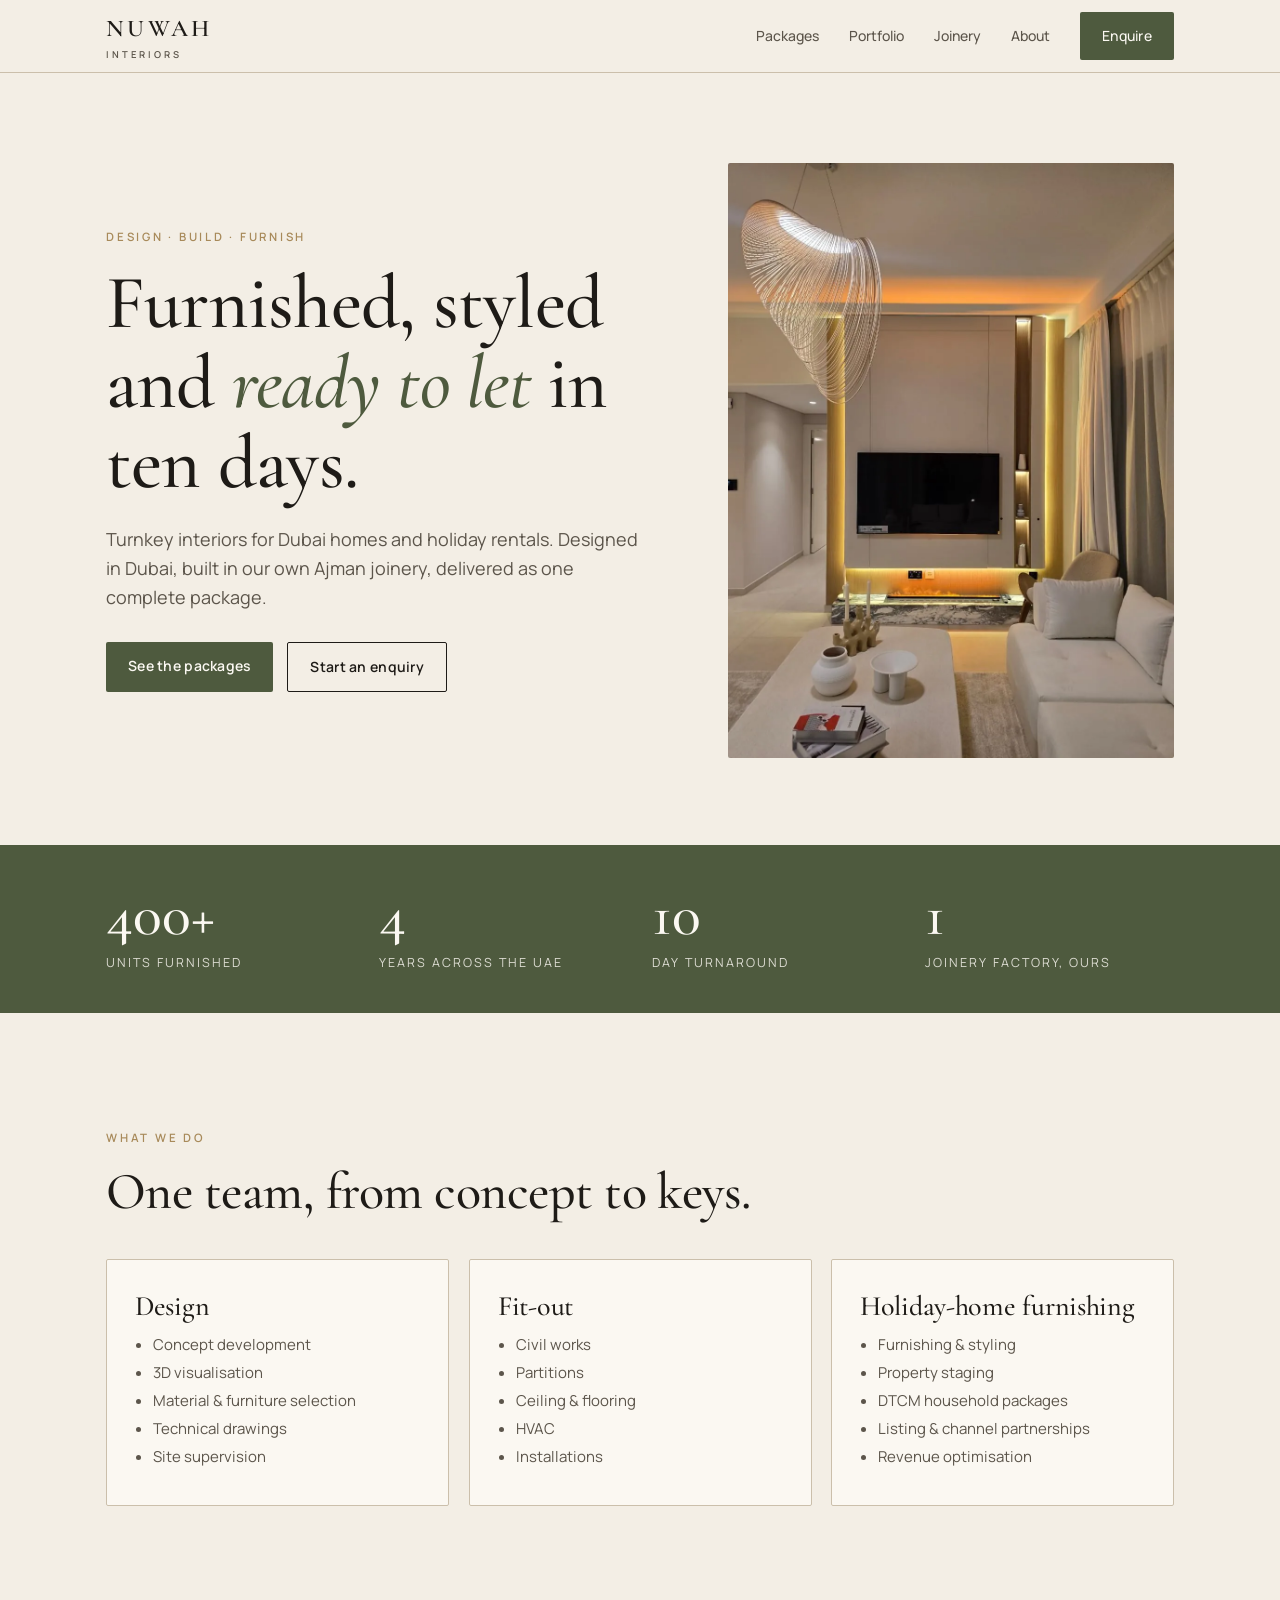
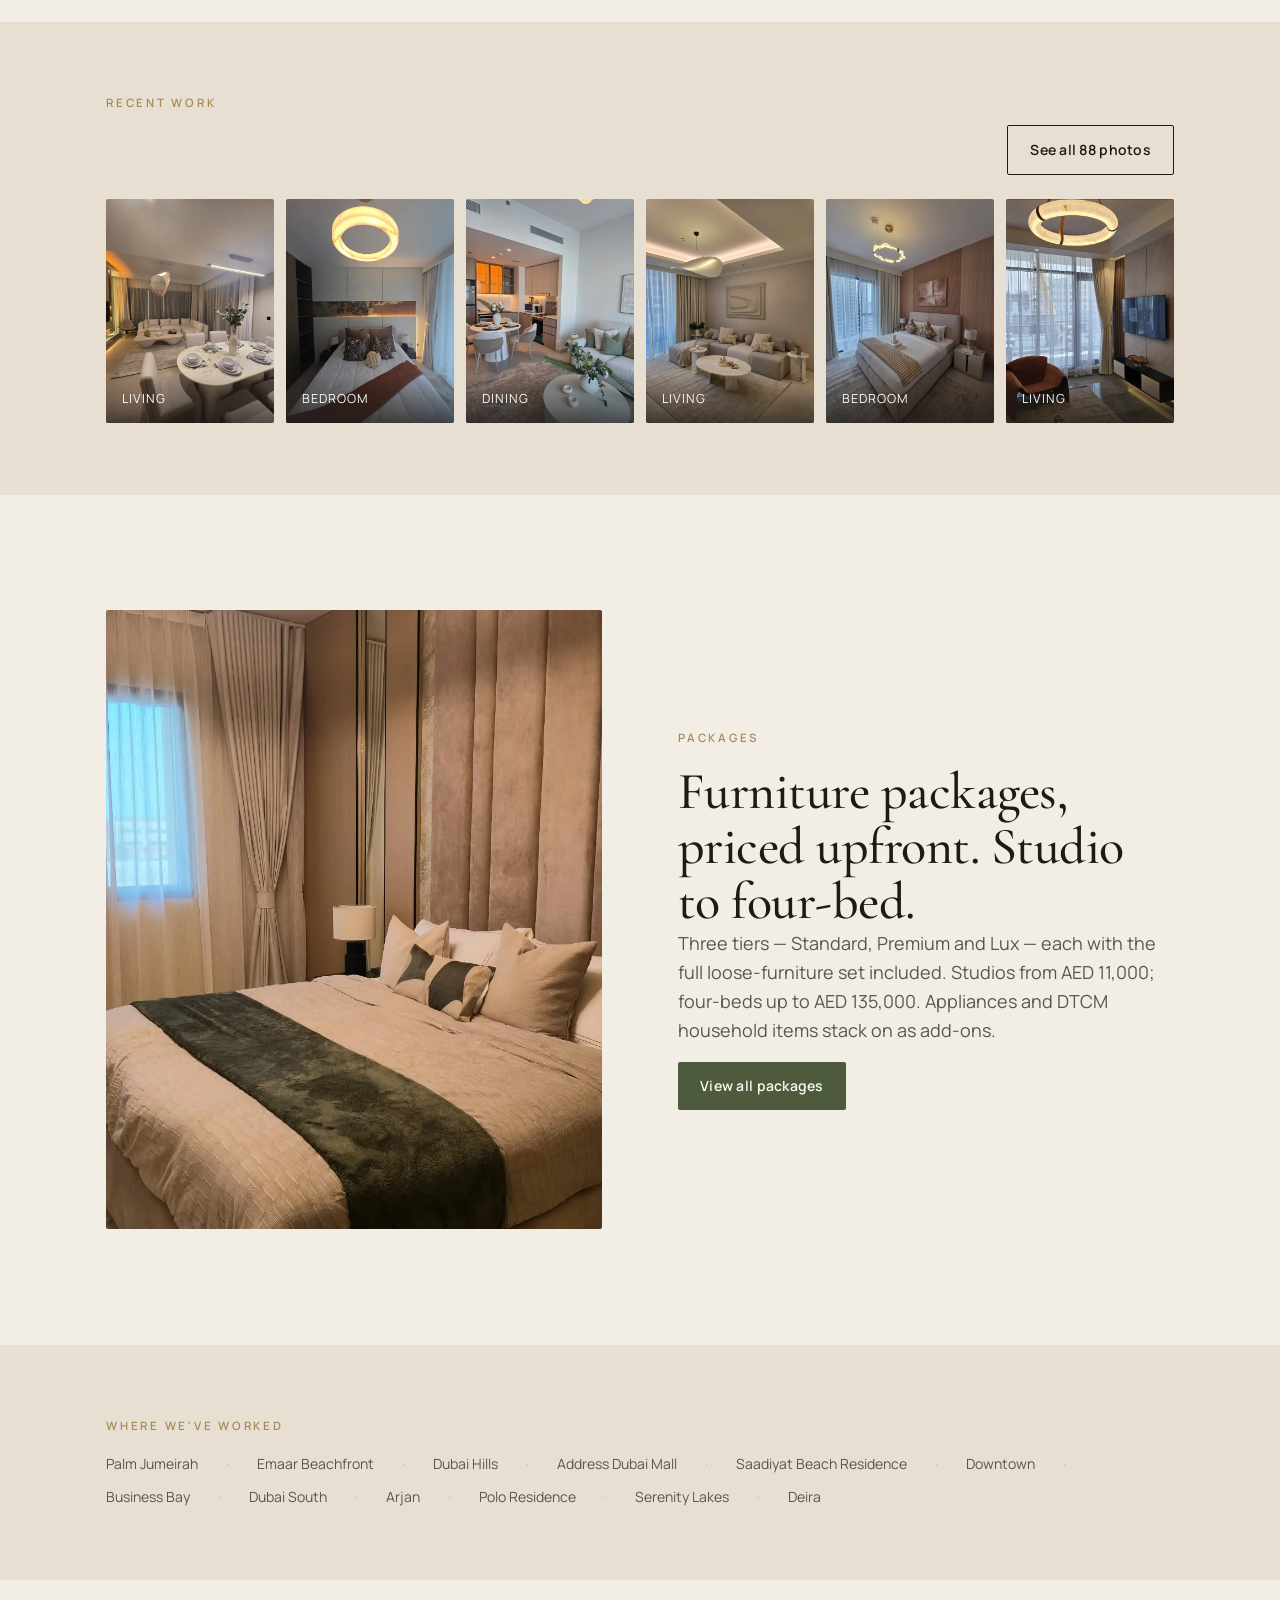
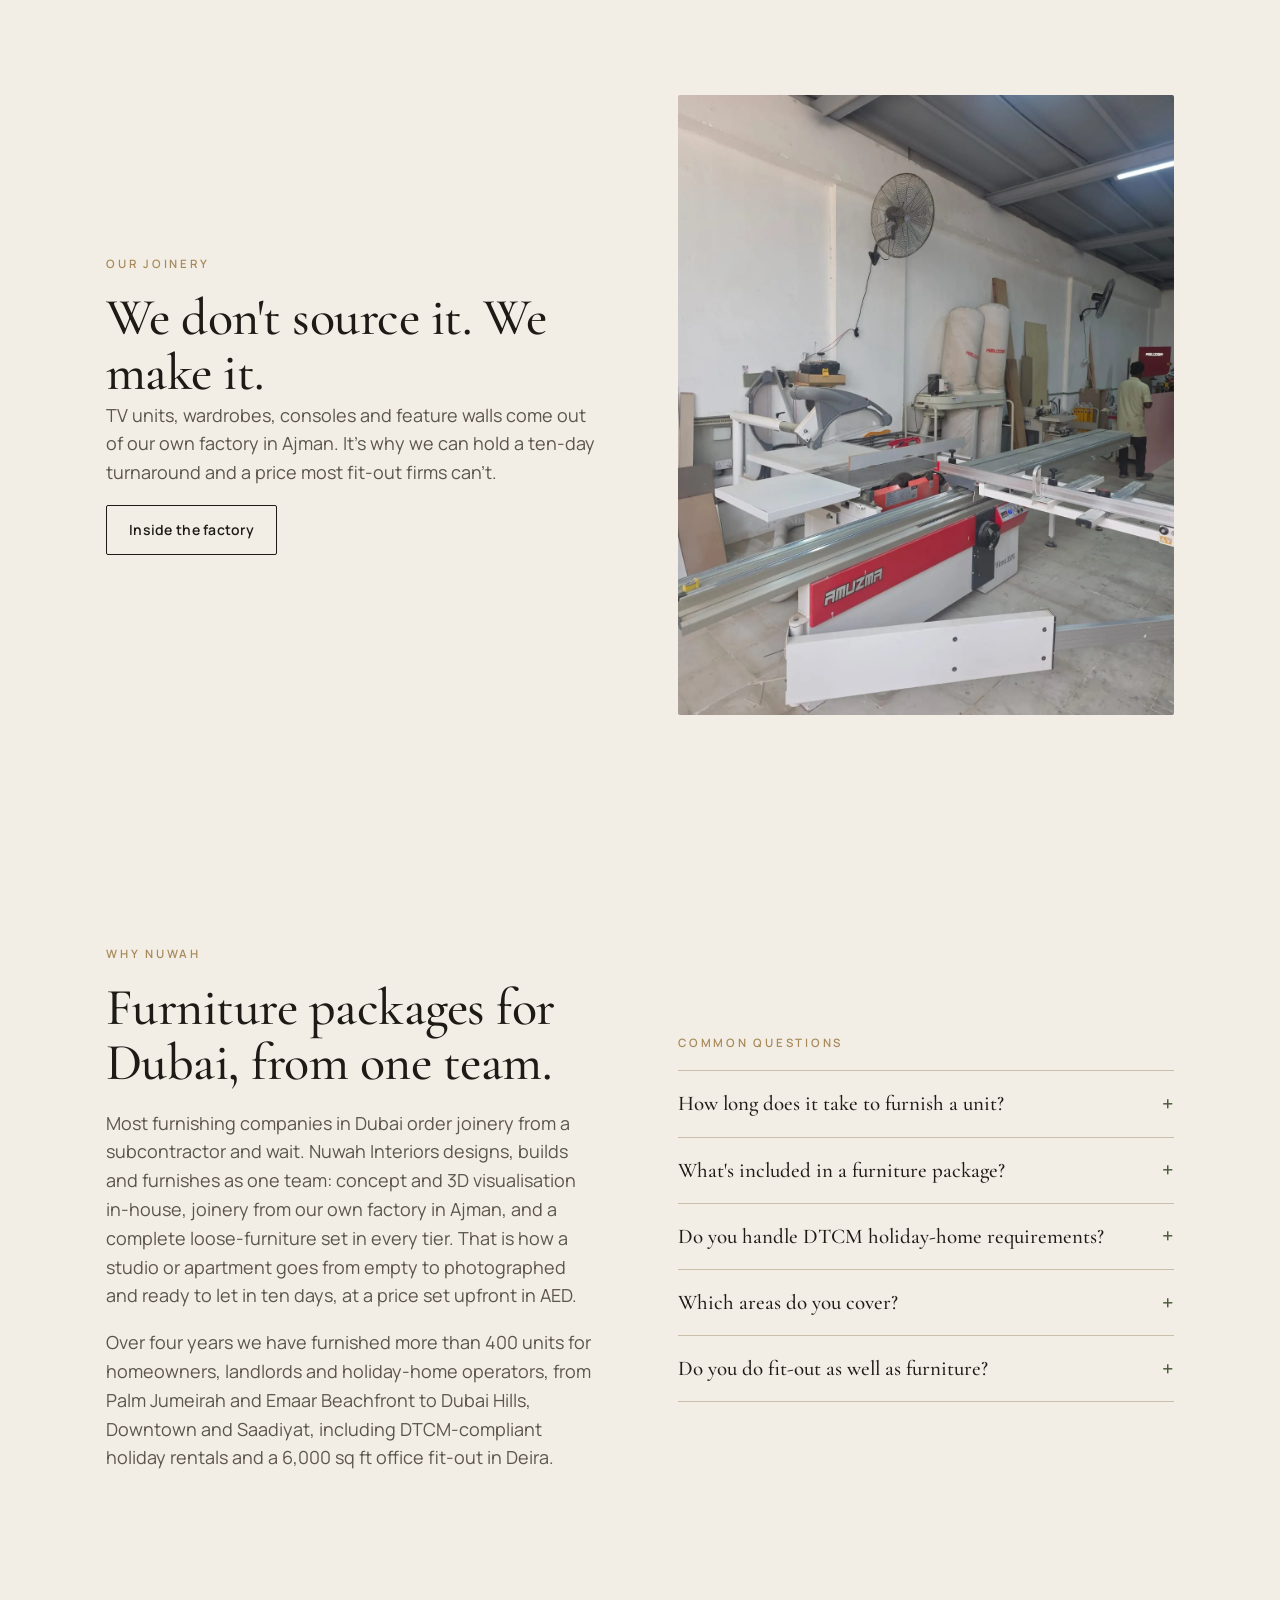
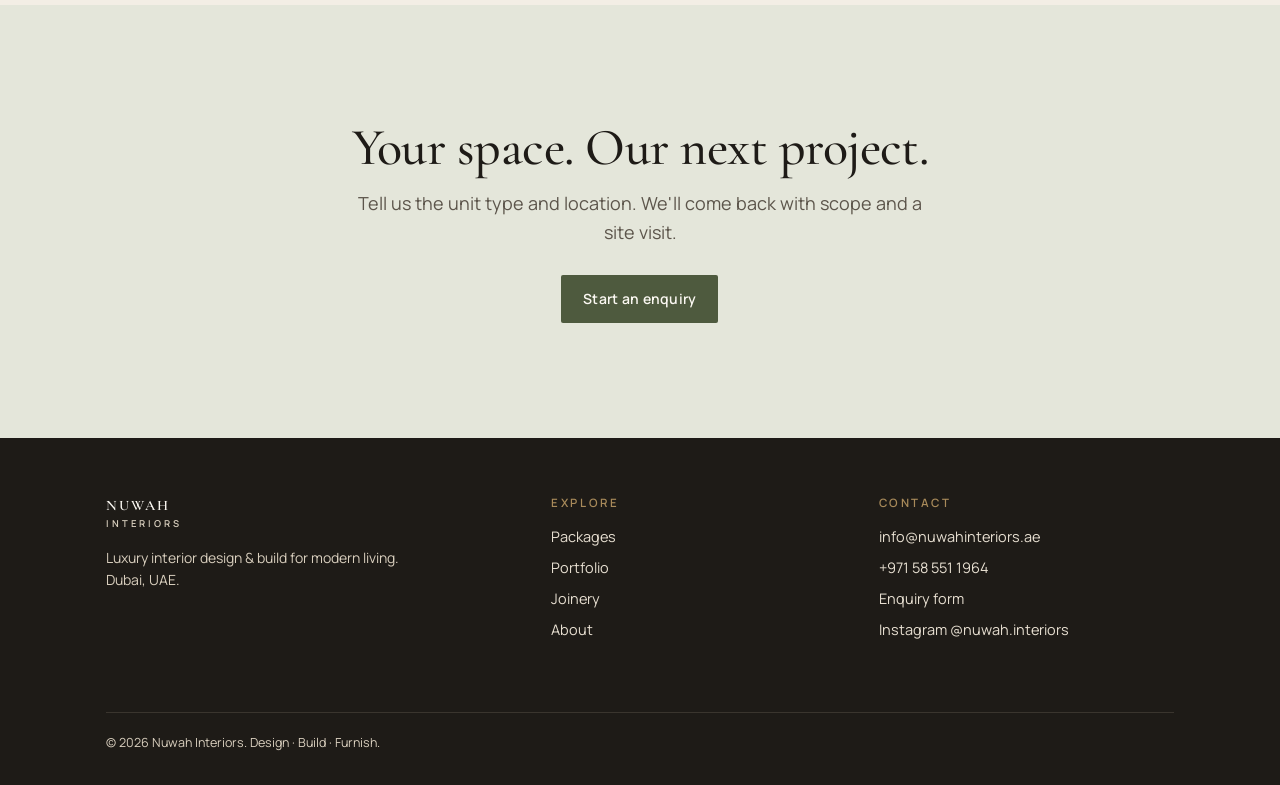
==== index.html @ 8ac45d60 "minify css and js" ====
<!DOCTYPE html>
<html lang="en">
<head>
<meta charset="UTF-8" />
<meta name="viewport" content="width=device-width, initial-scale=1.0" />
<!-- ga:start -->
<script async src="https://www.googletagmanager.com/gtag/js?id=G-JV1L4W65VY"></script>
<script>window.dataLayer=window.dataLayer||[];function gtag(){dataLayer.push(arguments);}gtag('js',new Date());gtag('config','G-JV1L4W65VY');</script>
<!-- ga:end --><title>Nuwah Interiors — Furniture Packages &amp; Fit-Out, Dubai</title>
<meta name="description" content="Turnkey furniture packages, interior design and fit-out for Dubai homes and holiday rentals. 400+ units furnished, 10-day turnaround, own Ajman joinery." />
<link rel="preconnect" href="https://fonts.googleapis.com" />
<link rel="preconnect" href="https://fonts.gstatic.com" crossorigin />
<link rel="preload" as="style" href="https://fonts.googleapis.com/css2?family=Cormorant+Garamond:ital,wght@0,500;0,600;1,500&family=Manrope:wght@400;500;600;700&display=swap" /><link rel="stylesheet" href="https://fonts.googleapis.com/css2?family=Cormorant+Garamond:ital,wght@0,500;0,600;1,500&family=Manrope:wght@400;500;600;700&display=swap" media="print" onload="this.media='all'" /><noscript><link rel="stylesheet" href="https://fonts.googleapis.com/css2?family=Cormorant+Garamond:ital,wght@0,500;0,600;1,500&family=Manrope:wght@400;500;600;700&display=swap" /></noscript>
<link rel="stylesheet" href="/styles.min.css?v=202609191555" />
<!-- seo:start -->
<link rel="canonical" href="https://nuwahinteriors.ae/" />
<link rel="preload" as="image" href="/assets/web/hero.webp" fetchpriority="high" />
<link rel="icon" href="/favicon.svg" type="image/svg+xml" />
<link rel="icon" href="/favicon-32.png" sizes="32x32" type="image/png" />
<link rel="apple-touch-icon" href="/apple-touch-icon.png" />
<meta name="theme-color" content="#4E5A3E" />
<meta property="og:type" content="website" />
<meta property="og:site_name" content="Nuwah Interiors" />
<meta property="og:locale" content="en_AE" />
<meta property="og:title" content="Nuwah Interiors — Furniture Packages &amp; Fit-Out, Dubai" />
<meta property="og:description" content="Turnkey furniture packages, interior design and fit-out for Dubai homes and holiday rentals. 400+ units furnished, 10-day turnaround, own Ajman joinery." />
<meta property="og:url" content="https://nuwahinteriors.ae/" />
<meta property="og:image" content="https://nuwahinteriors.ae/assets/web/og-image.jpg" />
<meta property="og:image:width" content="1200" />
<meta property="og:image:height" content="630" />
<meta property="og:image:alt" content="Living room furnished by Nuwah Interiors, Dubai" />
<meta name="twitter:card" content="summary_large_image" />
<meta name="twitter:title" content="Nuwah Interiors — Furniture Packages &amp; Fit-Out, Dubai" />
<meta name="twitter:description" content="Turnkey furniture packages, interior design and fit-out for Dubai homes and holiday rentals. 400+ units furnished, 10-day turnaround, own Ajman joinery." />
<meta name="twitter:image" content="https://nuwahinteriors.ae/assets/web/og-image.jpg" />
<script type="application/ld+json">[{"@context":"https://schema.org","@type":["LocalBusiness","HomeAndConstructionBusiness"],"@id":"https://nuwahinteriors.ae/#business","name":"Nuwah Interiors","legalName":"Nuwah Technical Services L.L.C","url":"https://nuwahinteriors.ae/","logo":"https://nuwahinteriors.ae/assets/web/logo-512.png","image":"https://nuwahinteriors.ae/assets/web/og-image.jpg","description":"Turnkey interior design, fit-out and furniture packages for homes and holiday rentals in Dubai. 400+ units furnished, 10-day turnaround, built in our own Ajman joinery.","telephone":"+971585511964","email":"info@nuwahinteriors.ae","address":{"@type":"PostalAddress","addressLocality":"Dubai","addressCountry":"AE"},"areaServed":[{"@type":"City","name":"Dubai"},{"@type":"City","name":"Abu Dhabi"},{"@type":"City","name":"Ajman"}],"founder":{"@type":"Person","name":"Halla Alfahmawi","jobTitle":"Founder & CEO"},"priceRange":"AED 11,000 - 135,000","sameAs":["https://www.instagram.com/nuwah.interiors/"],"knowsAbout":["Interior design","Fit-out","Furniture packages","Holiday home furnishing","Joinery"]},{"@context":"https://schema.org","@type":"WebSite","@id":"https://nuwahinteriors.ae/#website","url":"https://nuwahinteriors.ae/","name":"Nuwah Interiors","publisher":{"@id":"https://nuwahinteriors.ae/#business"}}]</script>
<!-- seo:end --><script src="/site.min.js?v=202609191555" defer></script>
</head>
<body>

<header class="nav">
  <div class="wrap">
    <a class="wordmark" href="/">Nuwah<small>Interiors</small></a>
    <button class="nav-toggle" aria-label="Menu" onclick="document.getElementById('links').classList.toggle('open')">☰</button>
    <ul class="links" id="links">
      <li><a href="/packages/">Packages</a></li>
      <li><a href="/portfolio/">Portfolio</a></li>
      <li><a href="/joinery/">Joinery</a></li>
      <li><a href="/about/">About</a></li>
      <li><a class="btn" href="/enquire/">Enquire</a></li>
    </ul>
  </div>
</header>

<section class="hero">
  <div class="wrap">
    <div>
      <p class="eyebrow">Design · Build · Furnish</p>
      <h1>Furnished, styled and <em>ready to let</em> in ten days.</h1>
      <p class="lede">Turnkey interiors for Dubai homes and holiday rentals. Designed in Dubai, built in our own Ajman joinery, delivered as one complete package.</p>
      <div class="hero-actions">
        <a class="btn" href="/packages/">See the packages</a>
        <a class="btn btn-ghost" href="/enquire/">Start an enquiry</a>
      </div>
    </div>
    <div class="hero-img"><img src="/assets/web/hero.webp" fetchpriority="high" width="960" height="1280" alt="Living room with backlit TV wall and sculptural pendant, furnished by Nuwah Interiors" /></div>
  </div>
</section>

<section class="band">
  <div class="wrap">
    <div class="stat"><div class="num">400+</div><div class="lbl">Units furnished</div></div>
    <div class="stat"><div class="num">4</div><div class="lbl">Years across the UAE</div></div>
    <div class="stat"><div class="num">10</div><div class="lbl">Day turnaround</div></div>
    <div class="stat"><div class="num">1</div><div class="lbl">Joinery factory, ours</div></div>
  </div>
</section>

<section class="section">
  <div class="wrap">
    <p class="eyebrow">What we do</p>
    <h2 style="margin-bottom:40px">One team, from concept to keys.</h2>
    <div class="grid-3">
      <div class="card">
        <h3>Design</h3>
        <ul>
          <li>Concept development</li>
          <li>3D visualisation</li>
          <li>Material &amp; furniture selection</li>
          <li>Technical drawings</li>
          <li>Site supervision</li>
        </ul>
      </div>
      <div class="card">
        <h3>Fit-out</h3>
        <ul>
          <li>Civil works</li>
          <li>Partitions</li>
          <li>Ceiling &amp; flooring</li>
          <li>HVAC</li>
          <li>Installations</li>
        </ul>
      </div>
      <div class="card">
        <h3>Holiday-home furnishing</h3>
        <ul>
          <li>Furnishing &amp; styling</li>
          <li>Property staging</li>
          <li>DTCM household packages</li>
          <li>Listing &amp; channel partnerships</li>
          <li>Revenue optimisation</li>
        </ul>
      </div>
    </div>
  </div>
</section>

<section class="section-tight" style="background:var(--sand)">
  <div class="wrap">
    <div style="display:flex;justify-content:space-between;align-items:flex-end;gap:20px;flex-wrap:wrap;margin-bottom:24px">
      <div><p class="eyebrow" style="margin-bottom:8px">Recent work</p><h2>Delivered, furnished, photographed.</h2></div>
      <a class="btn btn-ghost" href="/portfolio/">See all 88 photos</a>
    </div>
    <div class="gallery home-gallery">
      <a href="/portfolio/"><figure><img src="/assets/web/work-01-800.webp" alt="Living room with sculptural pendant" loading="lazy" /><figcaption>Living</figcaption></figure></a>
      <a href="/portfolio/"><figure><img src="/assets/web/work-43-800.webp" alt="Bedroom with mural headboard" loading="lazy" /><figcaption>Bedroom</figcaption></figure></a>
      <a href="/portfolio/"><figure><img src="/assets/web/work-66-800.webp" alt="Dining and kitchen" loading="lazy" /><figcaption>Dining</figcaption></figure></a>
      <a href="/portfolio/"><figure><img src="/assets/web/work-04-800.webp" alt="Living room with sectional sofa and coffee table" loading="lazy" /><figcaption>Living</figcaption></figure></a>
      <a href="/portfolio/"><figure><img src="/assets/web/work-44-800.webp" alt="Bedroom with wood feature wall" loading="lazy" /><figcaption>Bedroom</figcaption></figure></a>
      <a href="/portfolio/"><figure><img src="/assets/web/work-02-800.webp" alt="Living room with TV wall" loading="lazy" /><figcaption>Living</figcaption></figure></a>
    </div>
  </div>
</section>

<section class="section">
  <div class="wrap split">
    <div class="img"><img src="/assets/web/space-01.webp" loading="lazy" alt="Furnished bedroom with upholstered feature wall" /></div>
    <div>
      <p class="eyebrow">Packages</p>
      <h2>Furniture packages, priced upfront. Studio to four-bed.</h2>
      <p class="lede">Three tiers — Standard, Premium and Lux — each with the full loose-furniture set included. Studios from AED 11,000; four-beds up to AED 135,000. Appliances and DTCM household items stack on as add-ons.</p>
      <a class="btn" href="/packages/">View all packages</a>
    </div>
  </div>
</section>

<section class="section-tight" style="background:var(--sand)">
  <div class="wrap">
    <p class="eyebrow">Where we've worked</p>
    <div class="strip">
      <span>Palm Jumeirah</span><span>Emaar Beachfront</span><span>Dubai Hills</span><span>Address Dubai Mall</span>
      <span>Saadiyat Beach Residence</span><span>Downtown</span><span>Business Bay</span><span>Dubai South</span>
      <span>Arjan</span><span>Polo Residence</span><span>Serenity Lakes</span><span>Deira</span>
    </div>
  </div>
</section>

<section class="section">
  <div class="wrap split rev">
    <div class="img"><img src="/assets/web/factory-01.webp" loading="lazy" alt="Nuwah joinery factory in Ajman" /></div>
    <div>
      <p class="eyebrow">Our joinery</p>
      <h2>We don't source it. We make it.</h2>
      <p class="lede">TV units, wardrobes, consoles and feature walls come out of our own factory in Ajman. It's why we can hold a ten-day turnaround and a price most fit-out firms can't.</p>
      <a class="btn btn-ghost" href="/joinery/">Inside the factory</a>
    </div>
  </div>
</section>

<!-- why:start -->
<section class="section">
  <div class="wrap split">
    <div>
      <p class="eyebrow">Why Nuwah</p>
      <h2 style="margin-bottom:18px">Furniture packages for Dubai, from one team.</h2>
      <p class="lede">Most furnishing companies in Dubai order joinery from a subcontractor and wait. Nuwah Interiors designs, builds and furnishes as one team: concept and 3D visualisation in-house, joinery from our own factory in Ajman, and a complete loose-furniture set in every tier. That is how a studio or apartment goes from empty to photographed and ready to let in ten days, at a price set upfront in AED.</p>
      <p class="lede">Over four years we have furnished more than 400 units for homeowners, landlords and holiday-home operators, from Palm Jumeirah and Emaar Beachfront to Dubai Hills, Downtown and Saadiyat, including DTCM-compliant holiday rentals and a 6,000 sq ft office fit-out in Deira.</p>
    </div>
    <div>
      <p class="eyebrow">Common questions</p>
      <details class="faq"><summary>How long does it take to furnish a unit?</summary><p>Ten days from confirmation for a standard apartment. Because the joinery is built in our own Ajman factory, we're not waiting on subcontractors.</p></details>
      <details class="faq"><summary>What's included in a furniture package?</summary><p>The full loose-furniture set for every room: bed and mattress, linen, sofa, dining, curtains, carpet, lighting, artwork and styling. Standard, Premium and Lux differ in furniture grade, finishes and the feature-wall treatment. Fit-out works are quoted separately.</p></details>
      <details class="faq"><summary>Do you handle DTCM holiday-home requirements?</summary><p>Yes. Our household and DTCM add-on covers everything an inspection expects, from kitchenware and safe box to first-aid kit and iron board, and we furnish to holiday-home standard.</p></details>
      <details class="faq"><summary>Which areas do you cover?</summary><p>All of Dubai and Abu Dhabi. Recent projects include Palm Jumeirah, Emaar Beachfront, Dubai Hills, Downtown, Business Bay, Dubai South and Saadiyat.</p></details>
      <details class="faq"><summary>Do you do fit-out as well as furniture?</summary><p>Yes. Civil works, partitions, ceilings, flooring, HVAC and installations, with design, 3D visualisation and technical drawings from the same team, so one contractor takes the unit from concept to keys.</p></details>
    </div>
  </div>
</section>
<script type="application/ld+json">{"@context":"https://schema.org","@type":"FAQPage","mainEntity":[{"@type":"Question","name":"How long does it take to furnish a unit?","acceptedAnswer":{"@type":"Answer","text":"Ten days from confirmation for a standard apartment. Because the joinery is built in our own Ajman factory, we're not waiting on subcontractors."}},{"@type":"Question","name":"What's included in a furniture package?","acceptedAnswer":{"@type":"Answer","text":"The full loose-furniture set for every room: bed and mattress, linen, sofa, dining, curtains, carpet, lighting, artwork and styling. Standard, Premium and Lux differ in furniture grade, finishes and the feature-wall treatment. Fit-out works are quoted separately."}},{"@type":"Question","name":"Do you handle DTCM holiday-home requirements?","acceptedAnswer":{"@type":"Answer","text":"Yes. Our household and DTCM add-on covers everything an inspection expects, from kitchenware and safe box to first-aid kit and iron board, and we furnish to holiday-home standard."}},{"@type":"Question","name":"Which areas do you cover?","acceptedAnswer":{"@type":"Answer","text":"All of Dubai and Abu Dhabi. Recent projects include Palm Jumeirah, Emaar Beachfront, Dubai Hills, Downtown, Business Bay, Dubai South and Saadiyat."}},{"@type":"Question","name":"Do you do fit-out as well as furniture?","acceptedAnswer":{"@type":"Answer","text":"Yes. Civil works, partitions, ceilings, flooring, HVAC and installations, with design, 3D visualisation and technical drawings from the same team, so one contractor takes the unit from concept to keys."}}]}</script>
<!-- why:end --><section class="section" style="background:var(--olive-tint)">
  <div class="wrap" style="text-align:center">
    <h2 style="margin-bottom:14px">Your space. Our next project.</h2>
    <p class="lede" style="margin:0 auto 28px">Tell us the unit type and location. We'll come back with scope and a site visit.</p>
    <a class="btn" href="/enquire/">Start an enquiry</a>
  </div>
</section>

<footer class="footer">
  <div class="wrap">
    <div>
      <a class="wordmark" href="/">Nuwah<small>Interiors</small></a>
      <p style="margin-top:16px">Luxury interior design &amp; build for modern living. Dubai, UAE.</p>
    </div>
    <div>
      <div class="fh">Explore</div>
      <a href="/packages/">Packages</a><a href="/portfolio/">Portfolio</a><a href="/joinery/">Joinery</a><a href="/about/">About</a>
    </div>
    <div>
      <div class="fh">Contact</div>
      <a href="mailto:info@nuwahinteriors.ae">info@nuwahinteriors.ae</a>
      <a href="tel:+971585511964">+971 58 551 1964</a>
      <a href="/enquire/">Enquiry form</a><a href="https://www.instagram.com/nuwah.interiors/" target="_blank" rel="noopener">Instagram @nuwah.interiors</a>
    </div>
    <div class="copy">© 2026 Nuwah Interiors. Design · Build · Furnish.</div>
  </div>
</footer>

</body>
</html>
---- styles.min.css ----
:root{--paper:#F3EEE5;--sand:#E7DFD1;--sand-deep:#D9CFBE;--line:#CBBFAB;--ink:#1E1B17;--ink-soft:#5C554B;--olive:#4E5A3E;--olive-deep:#3B4530;--olive-tint:#E4E6DA;--brass:#A88A5A;--white:#FBF8F2;--max:1180px;--gutter:clamp(20px,5vw,56px)}*{box-sizing:border-box}html{scroll-behavior:smooth}body{margin:0;font-family:"Manrope",system-ui,sans-serif;font-size:16px;line-height:1.6;color:var(--ink);background:var(--paper);-webkit-font-smoothing:antialiased}img{max-width:100%;display:block}a{color:inherit}h1,h2,h3,.display{font-family:"Cormorant Garamond",Georgia,serif;font-weight:500;line-height:1.05;letter-spacing:-0.01em;margin:0}h1{font-size:clamp(40px,6.2vw,76px)}h2{font-size:clamp(32px,4.4vw,52px)}h3{font-size:clamp(22px,2.4vw,28px)}p{margin:0 0 1em}.lede{font-size:18px;color:var(--ink-soft);max-width:52ch}.eyebrow{font-size:11.5px;letter-spacing:0.24em;text-transform:uppercase;font-weight:600;color:var(--brass);margin:0 0 18px}.wrap{max-width:var(--max);margin:0 auto;padding:0 var(--gutter)}.section{padding:clamp(64px,9vw,120px) 0}.section-tight{padding:clamp(40px,6vw,72px) 0}.rule{border:0;height:1px;background:var(--line);margin:0}.nav{position:sticky;top:0;z-index:50;background:color-mix(in srgb,var(--paper) 88%,transparent);backdrop-filter:blur(10px);border-bottom:1px solid var(--line)}.nav .wrap{display:flex;align-items:center;justify-content:space-between;height:72px}.wordmark{font-family:"Cormorant Garamond",Georgia,serif;font-size:24px;font-weight:600;letter-spacing:0.14em;text-decoration:none;text-transform:uppercase}.wordmark small{display:block;font-family:"Manrope",sans-serif;font-size:9.5px;letter-spacing:0.3em;font-weight:600;color:var(--ink-soft);margin-top:-2px}.links{display:flex;gap:30px;align-items:center;list-style:none;margin:0;padding:0}.links a{text-decoration:none;font-size:14px;font-weight:500;color:var(--ink-soft)}.links a:hover,.links a.active{color:var(--ink)}.links a.btn,.links a.btn:hover{color:var(--white)}.btn{display:inline-block;padding:13px 22px;background:var(--olive);color:var(--white);font-size:14px;font-weight:600;letter-spacing:0.02em;text-decoration:none;border:0;border-radius:2px;cursor:pointer;transition:background .15s,transform .08s}.btn:hover{background:var(--olive-deep)}.btn:active{transform:translateY(1px)}.btn-ghost{background:transparent;color:var(--ink);border:1px solid var(--ink)}.btn-ghost:hover{background:var(--ink);color:var(--white)}.nav-toggle{display:none;background:none;border:0;font-size:26px;cursor:pointer}@media (max-width:820px){.links{display:none;position:absolute;top:72px;left:0;right:0;flex-direction:column;gap:0;background:var(--paper);border-bottom:1px solid var(--line)}.links.open{display:flex}.links li{width:100%}.links a{display:block;padding:16px var(--gutter);border-top:1px solid var(--line)}.links .btn{margin:12px var(--gutter) 20px;display:inline-block}.nav-toggle{display:block}}.hero{padding:clamp(48px,7vw,96px) 0 clamp(48px,7vw,88px)}.hero .wrap{display:grid;grid-template-columns:1.1fr 0.9fr;gap:clamp(32px,6vw,80px);align-items:center}.hero h1{margin-bottom:22px}.hero h1 em{font-style:italic;color:var(--olive)}.hero-actions{display:flex;gap:14px;flex-wrap:wrap;margin-top:30px}.hero-img{aspect-ratio:3 / 4;overflow:hidden;border-radius:2px;background:var(--sand)}.hero-img img{width:100%;height:100%;object-fit:cover}@media (max-width:820px){.hero .wrap{grid-template-columns:1fr}.hero-img{aspect-ratio:4 / 5}}.band{background:var(--olive);color:var(--white)}.band .wrap{display:grid;grid-template-columns:repeat(4,1fr);padding-top:40px;padding-bottom:40px;gap:24px}.stat .num{font-family:"Cormorant Garamond",serif;font-size:clamp(40px,5vw,60px);line-height:1;font-weight:500}.stat .lbl{font-size:12.5px;letter-spacing:0.16em;text-transform:uppercase;opacity:.82;margin-top:8px}@media (max-width:820px){.band .wrap{grid-template-columns:repeat(2,1fr)}}.split{display:grid;grid-template-columns:1fr 1fr;gap:clamp(32px,6vw,80px);align-items:center}.split.rev>:first-child{order:2}.split .img{aspect-ratio:4 / 5;overflow:hidden;border-radius:2px;background:var(--sand)}.split .img img{width:100%;height:100%;object-fit:cover}@media (max-width:820px){.split,.split.rev{grid-template-columns:1fr}.split.rev>:first-child{order:0}}.grid-3{display:grid;grid-template-columns:repeat(3,1fr);gap:20px}.grid-2{display:grid;grid-template-columns:repeat(2,1fr);gap:20px}.card{background:var(--white);border:1px solid var(--line);padding:32px 28px;border-radius:2px}.card h3{margin-bottom:12px}.card ul{margin:0;padding-left:18px;color:var(--ink-soft);font-size:15px}.card li{margin-bottom:4px}@media (max-width:820px){.grid-3,.grid-2{grid-template-columns:1fr}}.strip{display:flex;flex-wrap:wrap;gap:10px 28px;color:var(--ink-soft);font-size:14px}.strip span::after{content:"·";margin-left:28px;color:var(--line)}.strip span:last-child::after{content:""}.gallery{display:grid;grid-template-columns:repeat(3,1fr);gap:16px}.gallery figure{margin:0;aspect-ratio:3 / 4;overflow:hidden;border-radius:2px;background:var(--sand);position:relative}.gallery img{width:100%;height:100%;object-fit:cover;transition:transform .5s ease}.gallery figure:hover img{transform:scale(1.03)}.gallery figcaption{position:absolute;left:0;right:0;bottom:0;padding:14px 16px;font-size:12.5px;letter-spacing:.08em;text-transform:uppercase;color:var(--white);background:linear-gradient(transparent,rgba(30,27,23,.7))}.gallery figure{cursor:zoom-in}.gallery figure.wide{grid-column:span 2;aspect-ratio:auto}.gallery figure.hide{display:none}@media (max-width:820px){.gallery{grid-template-columns:repeat(2,1fr)}.gallery figure.wide{aspect-ratio:3 / 2}}@media (max-width:480px){.gallery{grid-template-columns:1fr}.gallery figure.wide{grid-column:auto}}.gallery.home-gallery{grid-template-columns:repeat(6,1fr);gap:12px}.home-gallery a{display:block}.home-gallery figure{cursor:pointer}@media (max-width:820px){.gallery.home-gallery{grid-template-columns:repeat(3,1fr)}}@media (max-width:480px){.gallery.home-gallery{grid-template-columns:repeat(2,1fr)}}.lb{position:fixed;inset:0;z-index:100;display:none;align-items:center;justify-content:center;background:rgba(30,27,23,.94)}.lb.on{display:flex}.lb img{max-width:min(92vw,1400px);max-height:86vh;width:auto;height:auto;object-fit:contain;border-radius:2px;box-shadow:0 30px 80px rgba(0,0,0,.5)}.lb button{position:absolute;background:none;border:0;color:var(--white);cursor:pointer;font-family:"Cormorant Garamond",serif;line-height:1;opacity:.75;transition:opacity .15s}.lb button:hover{opacity:1}.lb-x{top:14px;right:20px;font-size:44px}.lb-nav{top:50%;transform:translateY(-50%);font-size:72px;padding:20px 18px}.lb-prev{left:8px}.lb-next{right:8px}.lb-cap{position:absolute;bottom:18px;left:0;right:0;text-align:center;color:var(--sand-deep);font-size:12.5px;letter-spacing:.1em;text-transform:uppercase}@media (max-width:820px){.lb-nav{font-size:52px;padding:20px 8px}.lb img{max-height:80vh}}.tier-tabs{display:flex;gap:8px;flex-wrap:wrap;margin-bottom:28px}.tier-tabs button{padding:10px 18px;background:transparent;border:1px solid var(--line);border-radius:2px;font-family:inherit;font-size:14px;font-weight:500;color:var(--ink-soft);cursor:pointer}.tier-tabs button.on{background:var(--ink);color:var(--white);border-color:var(--ink)}.tiers{display:grid;grid-template-columns:repeat(3,1fr);gap:20px}.tier{background:var(--white);border:1px solid var(--line);padding:34px 30px;border-radius:2px;position:relative}.tier.feat{border-color:var(--olive);box-shadow:0 24px 50px -30px rgba(78,90,62,.55)}.tier .name{font-size:12px;letter-spacing:.22em;text-transform:uppercase;font-weight:600;color:var(--brass)}.tier .price{font-family:"Cormorant Garamond",serif;font-size:48px;font-weight:500;line-height:1.1;margin:14px 0 2px}.tier .price small{font-family:"Manrope",sans-serif;font-size:13px;color:var(--ink-soft);font-weight:500;margin-left:4px}.tier .grade{font-size:13px;color:var(--ink-soft);margin-bottom:20px}.tier ul{margin:0 0 24px;padding-left:18px;font-size:14.5px;color:var(--ink-soft)}.tier li{margin-bottom:6px}.tier .btn{width:100%;text-align:center}.panel{display:none}.panel.on{display:block}.extras{display:grid;grid-template-columns:repeat(3,1fr);gap:20px;margin-top:20px}.extra{background:var(--olive-tint);padding:26px 24px;border-radius:2px}.extra .name{font-size:12px;letter-spacing:.2em;text-transform:uppercase;font-weight:600;color:var(--olive-deep)}.extra .price{font-family:"Cormorant Garamond",serif;font-size:34px;margin:8px 0 8px}.extra p{font-size:14px;color:var(--ink-soft);margin:0}@media (max-width:820px){.tiers,.extras{grid-template-columns:1fr}}.form-card{max-width:680px;margin:0 auto;background:var(--white);border:1px solid var(--line);padding:clamp(28px,5vw,48px);border-radius:2px}.field{margin-bottom:28px}.q{display:block;font-family:"Cormorant Garamond",serif;font-size:22px;font-weight:500;margin-bottom:6px}.q .opt{font-family:"Manrope",sans-serif;font-size:12px;color:var(--ink-soft);margin-left:8px}.hint{font-size:13px;color:var(--ink-soft);margin:0 0 14px}.choices{display:grid;grid-template-columns:repeat(2,1fr);gap:10px}.choice{position:relative;display:flex;align-items:center;justify-content:center;padding:14px 12px;border:1px solid var(--line);border-radius:2px;background:var(--paper);font-size:14.5px;font-weight:500;cursor:pointer;user-select:none;transition:.15s}.choice:hover{border-color:var(--olive)}.choice input{position:absolute;opacity:0;inset:0;margin:0;cursor:pointer}.choice.selected{background:var(--olive);border-color:var(--olive-deep);color:var(--white)}.choice:focus-within{outline:2px solid var(--olive-deep);outline-offset:2px}input[type=text],input[type=tel],input[type=email],select,textarea{width:100%;padding:14px 15px;font-family:inherit;font-size:15px;color:var(--ink);background:var(--paper);border:1px solid var(--line);border-radius:2px;appearance:none}textarea{min-height:110px;resize:vertical}select{background-image:url("data:image/svg+xml,%3Csvg xmlns='http://www.w3.org/2000/svg' width='14' height='14' viewBox='0 0 24 24' fill='none' stroke='%234E5A3E' stroke-width='2'%3E%3Cpath d='M6 9l6 6 6-6'/%3E%3C/svg%3E");background-repeat:no-repeat;background-position:right 15px center}input:focus-visible,select:focus-visible,textarea:focus-visible{outline:2px solid var(--olive-deep);outline-offset:2px}.submit{width:100%;padding:16px}.submit:disabled{opacity:.55;cursor:default}.error{color:#8A3A2A;font-size:13.5px;margin:14px 0 0;display:none}.error.show{display:block}.done{display:none;text-align:center;padding:24px 0 8px}.done.show{display:block}.form-card.sent .form-body{display:none}.check{width:54px;height:54px;margin:0 auto 20px;border-radius:50%;background:var(--olive);display:flex;align-items:center;justify-content:center}@media (max-width:460px){.choices{grid-template-columns:1fr}}.faq{border-top:1px solid var(--line);padding:4px 0}.faq:last-of-type{border-bottom:1px solid var(--line)}.faq summary{cursor:pointer;list-style:none;display:flex;justify-content:space-between;align-items:center;gap:16px;padding:16px 0;font-family:"Cormorant Garamond",Georgia,serif;font-size:21px;font-weight:500;line-height:1.2}.faq summary::-webkit-details-marker{display:none}.faq summary::after{content:"+";font-family:"Manrope",sans-serif;font-size:20px;color:var(--olive);flex:none;transition:transform .2s}.faq[open] summary::after{transform:rotate(45deg)}.faq p{margin:0 0 18px;color:var(--ink-soft);font-size:15px;line-height:1.65}.rv{opacity:0;transition:opacity .8s cubic-bezier(.2,.65,.2,1),transform .8s cubic-bezier(.2,.65,.2,1);will-change:opacity,transform}.rv-up{transform:translateY(26px)}.rv-left{transform:translateX(-38px)}.rv-right{transform:translateX(38px)}.rv.in{opacity:1;transform:none}.rv.hero-img.in{transition-duration:1.1s}.gallery figure.rv{transition-duration:.6s}.gallery figure.rv img{transition:transform .5s ease}@media (prefers-reduced-motion:reduce){.rv{opacity:1;transform:none;transition:none}}.footer{background:var(--ink);color:var(--sand);padding:56px 0 32px}.footer .wrap{display:grid;grid-template-columns:1.4fr 1fr 1fr;gap:32px}.footer .wordmark{color:var(--white)}.footer .wordmark small{color:var(--sand-deep)}.footer p{font-size:14px;color:var(--sand-deep);max-width:36ch}.footer .fh,.footer h4{margin:0 0 12px;font-size:11.5px;letter-spacing:.22em;text-transform:uppercase;color:var(--brass);font-weight:600}.footer a{color:var(--sand);text-decoration:none;font-size:14.5px;display:block;margin-bottom:8px}.footer a:hover{color:var(--white)}.copy{grid-column:1 / -1;border-top:1px solid #3a352e;margin-top:30px;padding-top:20px;font-size:12.5px;color:var(--sand-deep)}@media (max-width:820px){.footer .wrap{grid-template-columns:1fr}}
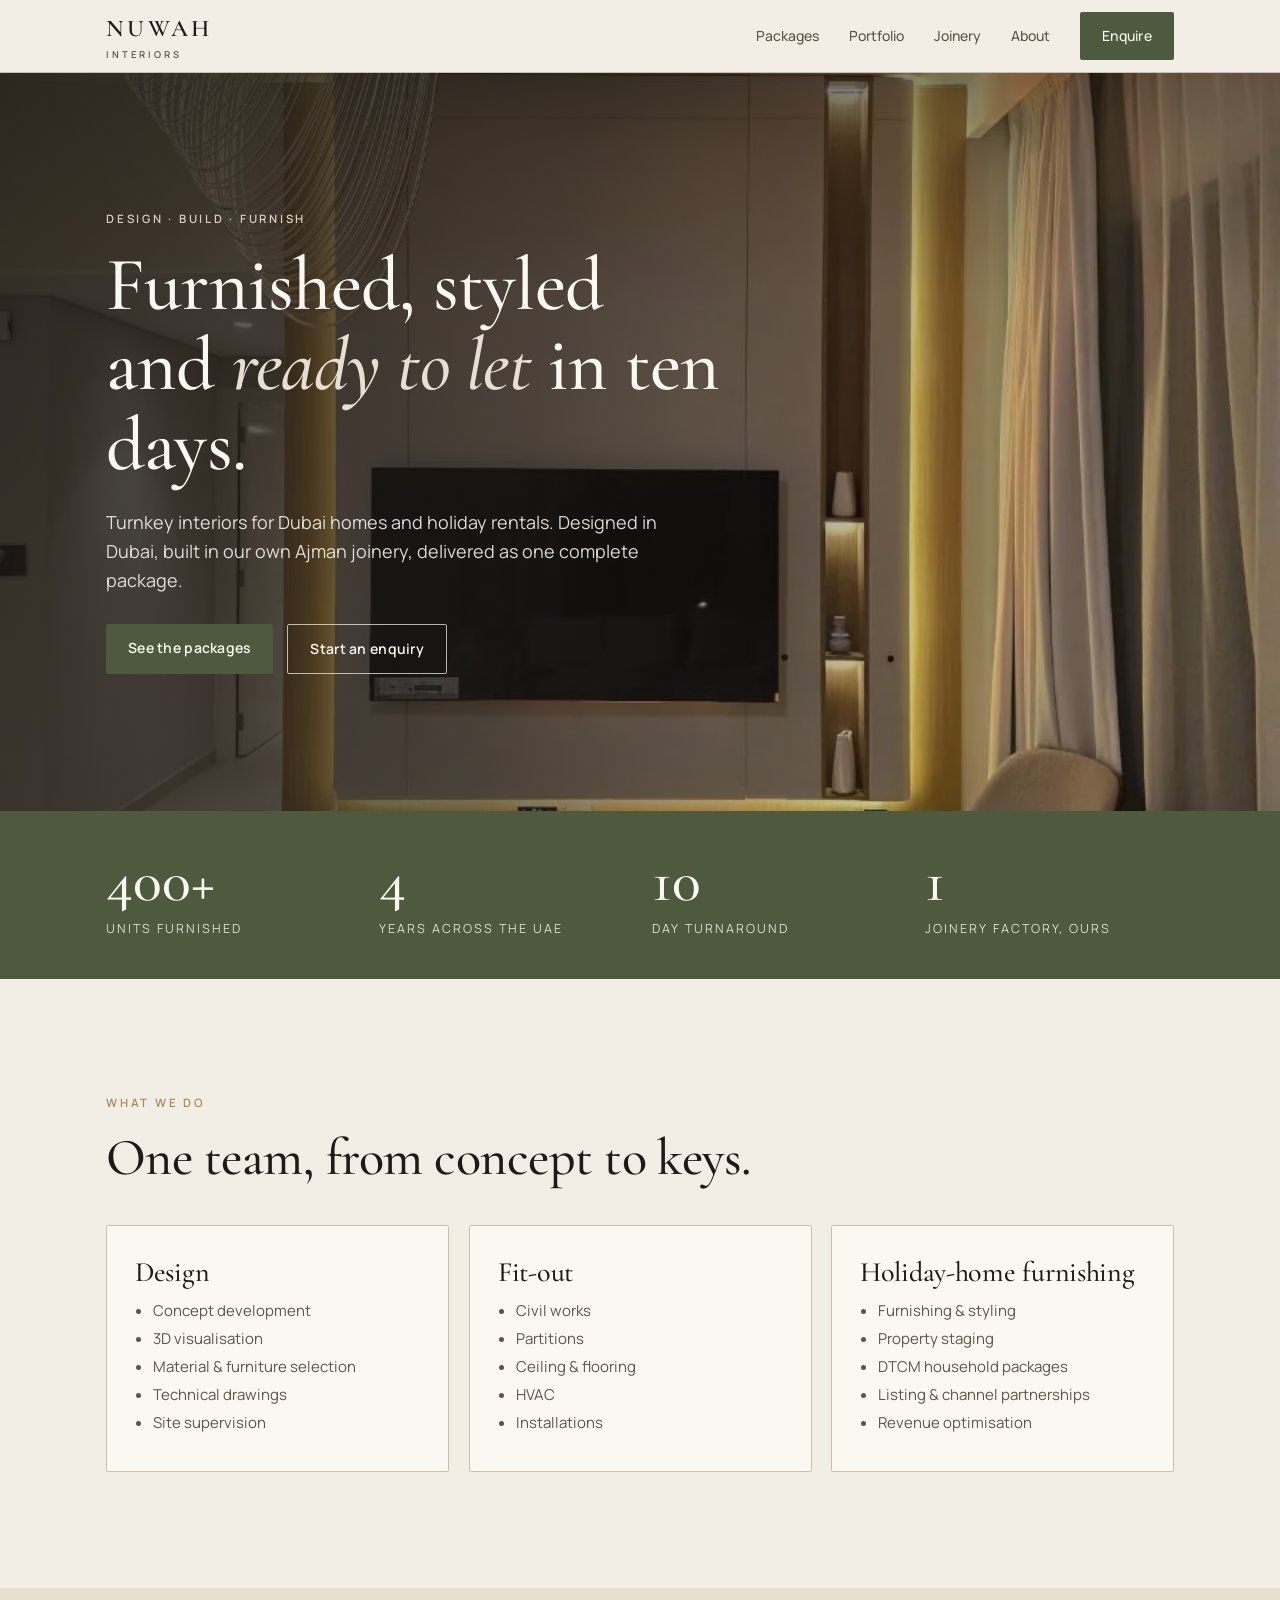
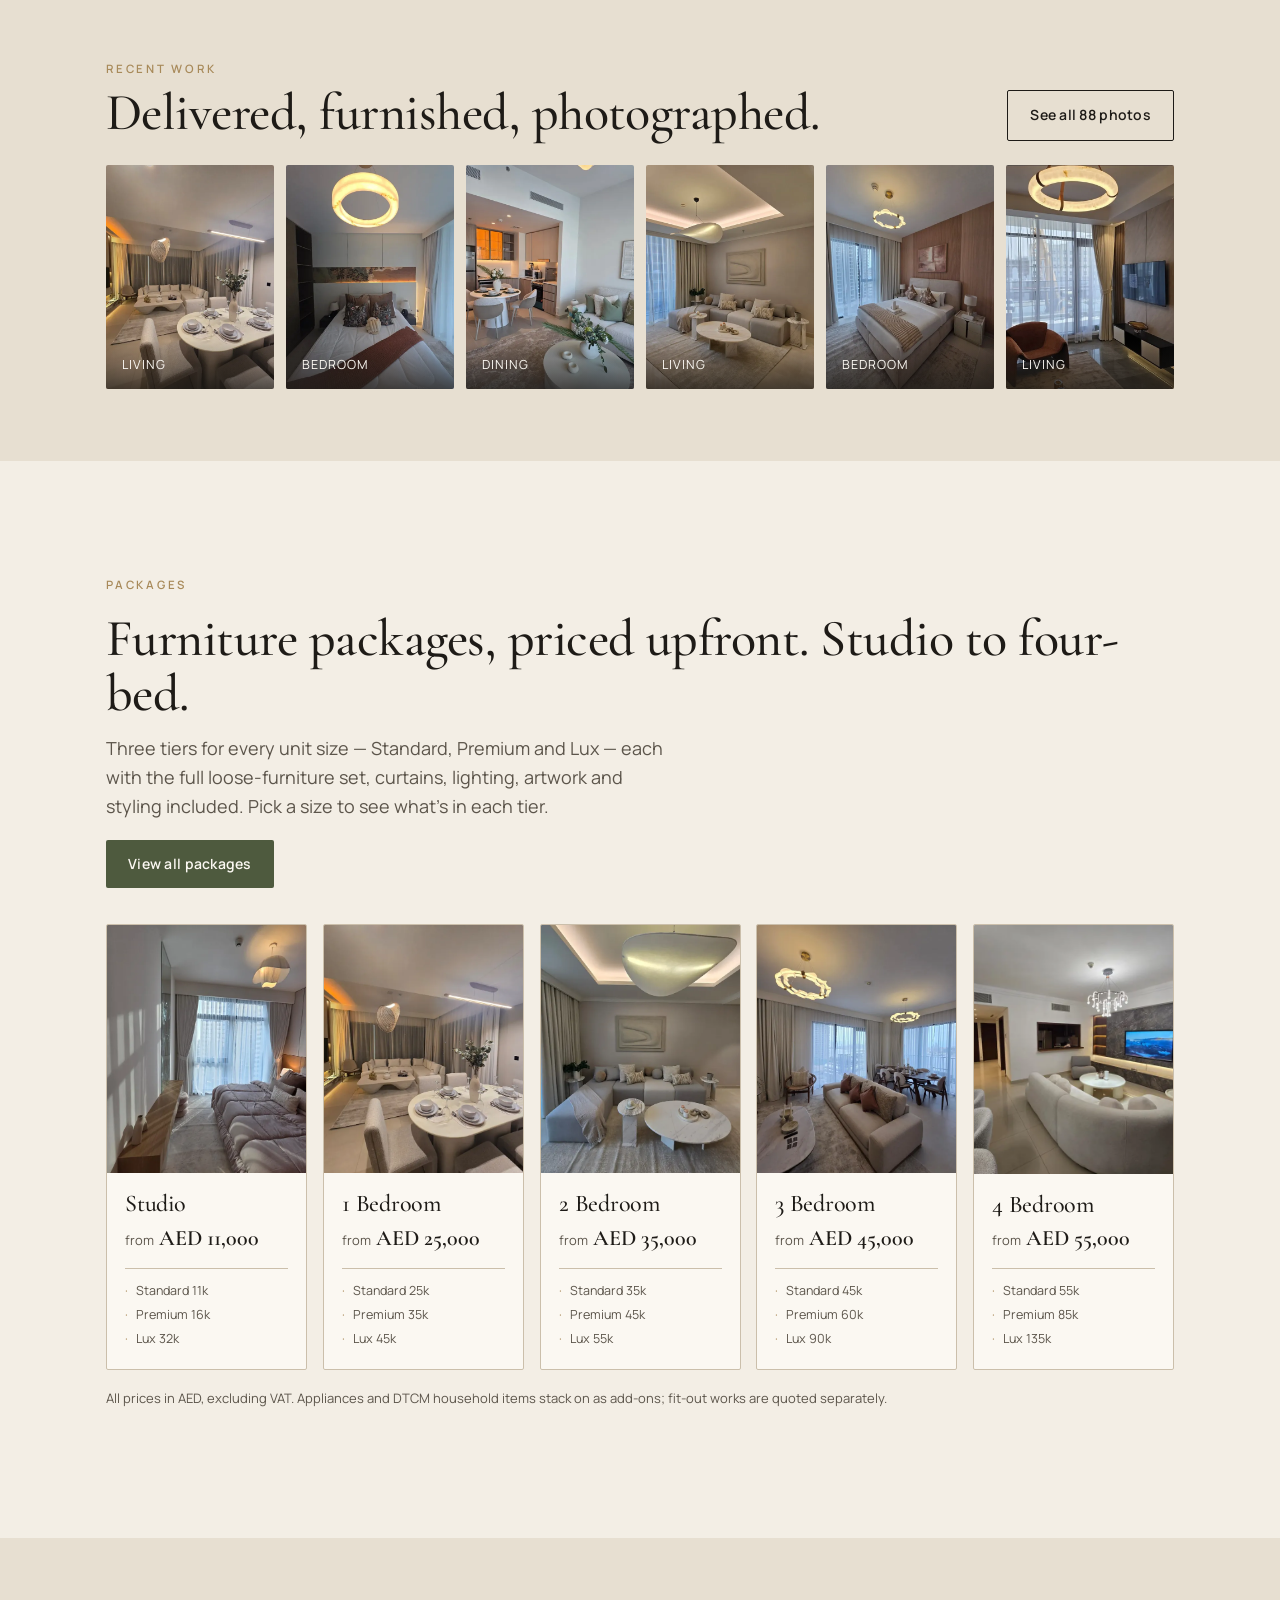
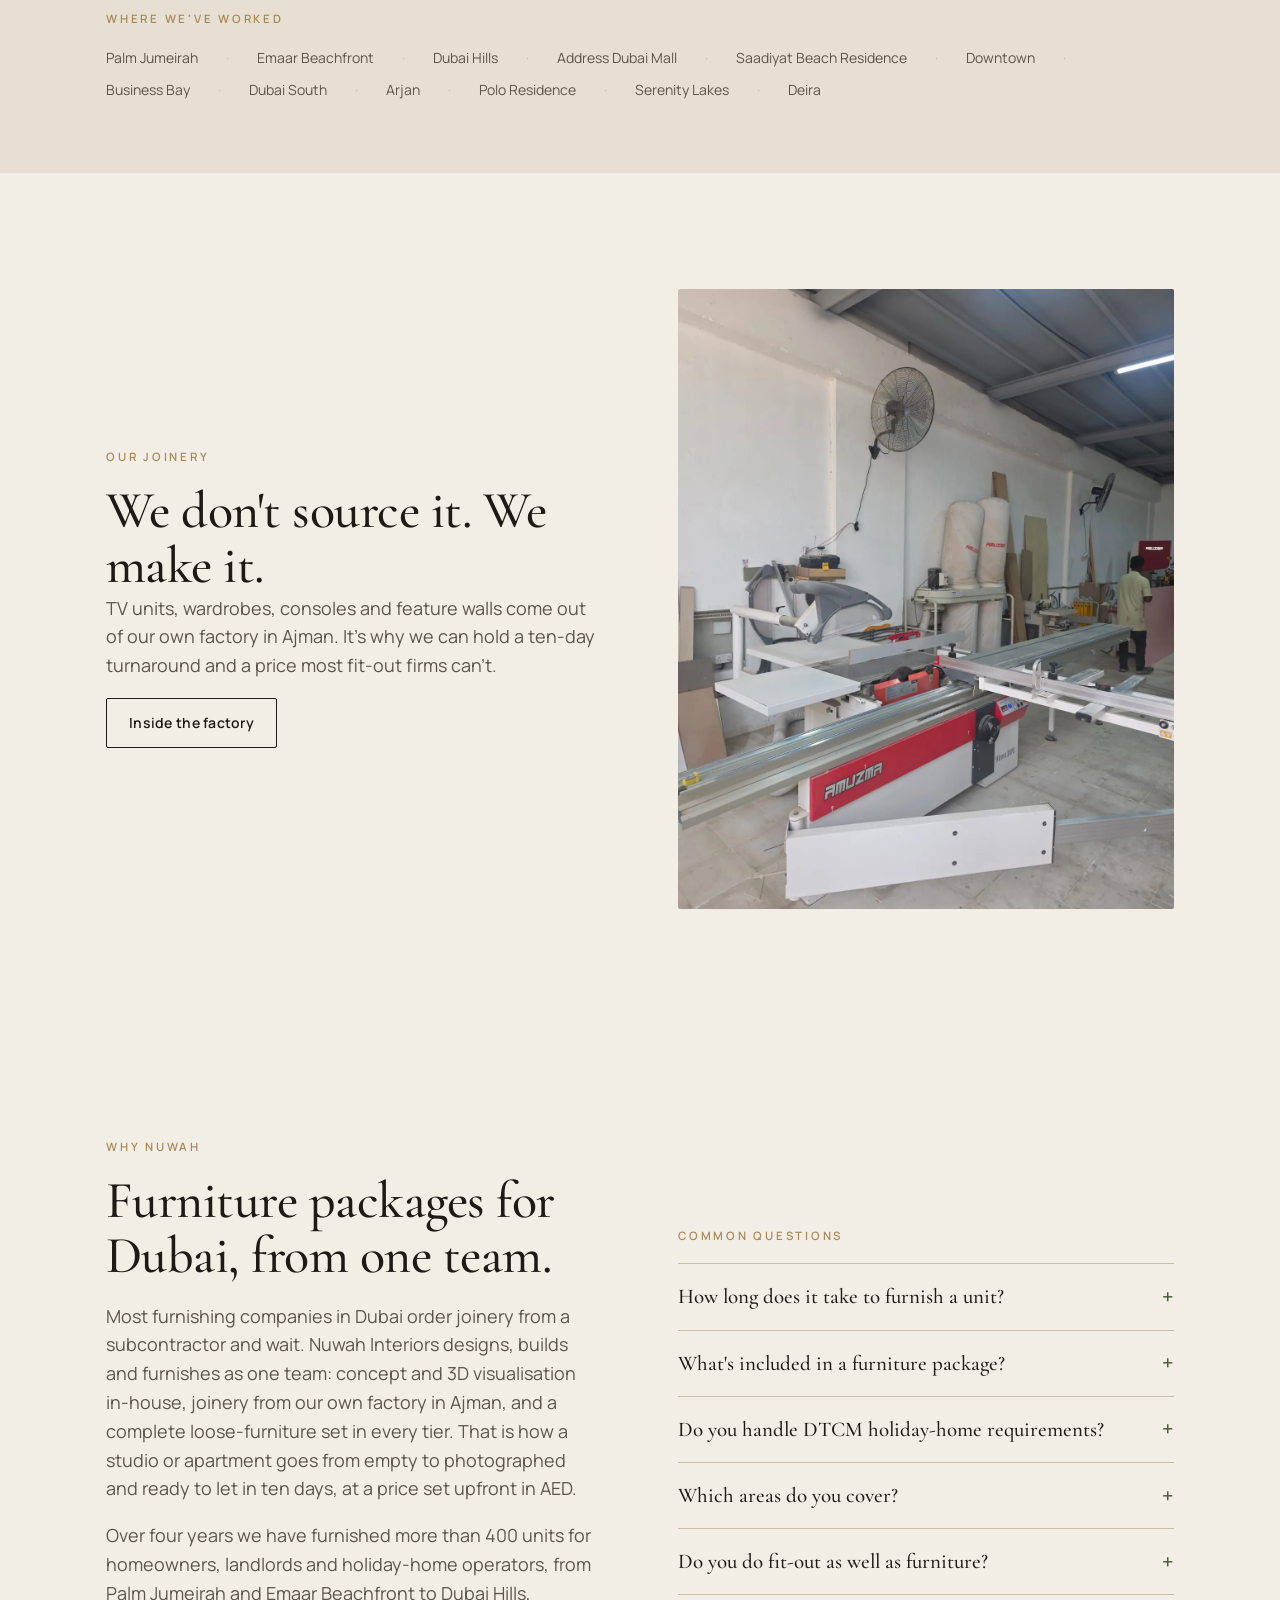
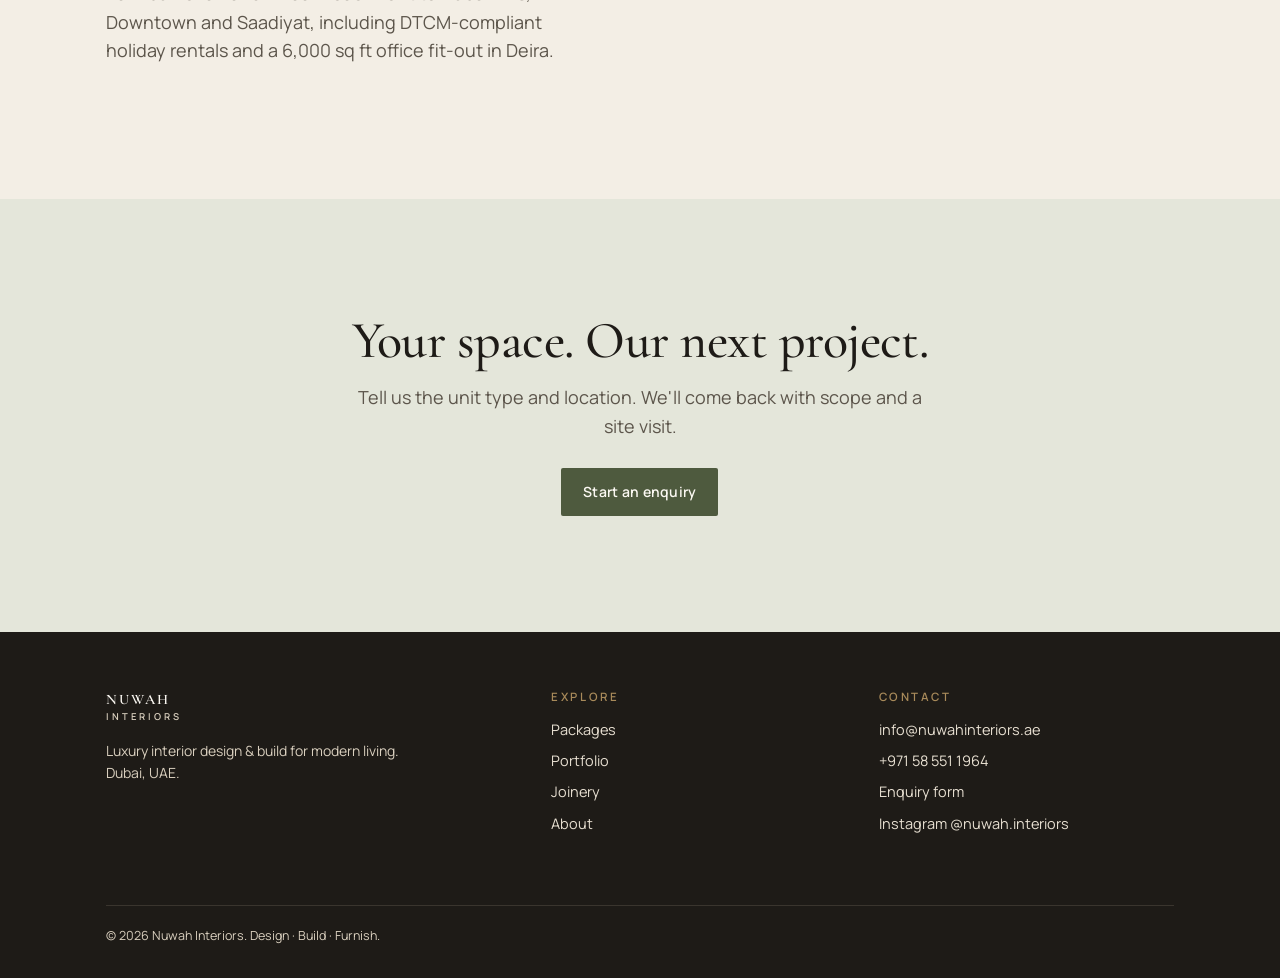
==== commit c9d29b53: "home: full-bleed hero and package cards" ====
--- a/index.html
+++ b/index.html
@@ -11,7 +11,7 @@
 <link rel="preconnect" href="https://fonts.googleapis.com" />
 <link rel="preconnect" href="https://fonts.gstatic.com" crossorigin />
 <link rel="preload" as="style" href="https://fonts.googleapis.com/css2?family=Cormorant+Garamond:ital,wght@0,500;0,600;1,500&family=Manrope:wght@400;500;600;700&display=swap" /><link rel="stylesheet" href="https://fonts.googleapis.com/css2?family=Cormorant+Garamond:ital,wght@0,500;0,600;1,500&family=Manrope:wght@400;500;600;700&display=swap" media="print" onload="this.media='all'" /><noscript><link rel="stylesheet" href="https://fonts.googleapis.com/css2?family=Cormorant+Garamond:ital,wght@0,500;0,600;1,500&family=Manrope:wght@400;500;600;700&display=swap" /></noscript>
-<link rel="stylesheet" href="/styles.min.css?v=202609191555" />
+<link rel="stylesheet" href="/styles.min.css?v=202609200733" />
 <!-- seo:start -->
 <link rel="canonical" href="https://nuwahinteriors.ae/" />
 <link rel="preload" as="image" href="/assets/web/hero.webp" fetchpriority="high" />
@@ -34,7 +34,7 @@
 <meta name="twitter:description" content="Turnkey furniture packages, interior design and fit-out for Dubai homes and holiday rentals. 400+ units furnished, 10-day turnaround, own Ajman joinery." />
 <meta name="twitter:image" content="https://nuwahinteriors.ae/assets/web/og-image.jpg" />
 <script type="application/ld+json">[{"@context":"https://schema.org","@type":["LocalBusiness","HomeAndConstructionBusiness"],"@id":"https://nuwahinteriors.ae/#business","name":"Nuwah Interiors","legalName":"Nuwah Technical Services L.L.C","url":"https://nuwahinteriors.ae/","logo":"https://nuwahinteriors.ae/assets/web/logo-512.png","image":"https://nuwahinteriors.ae/assets/web/og-image.jpg","description":"Turnkey interior design, fit-out and furniture packages for homes and holiday rentals in Dubai. 400+ units furnished, 10-day turnaround, built in our own Ajman joinery.","telephone":"+971585511964","email":"info@nuwahinteriors.ae","address":{"@type":"PostalAddress","addressLocality":"Dubai","addressCountry":"AE"},"areaServed":[{"@type":"City","name":"Dubai"},{"@type":"City","name":"Abu Dhabi"},{"@type":"City","name":"Ajman"}],"founder":{"@type":"Person","name":"Halla Alfahmawi","jobTitle":"Founder & CEO"},"priceRange":"AED 11,000 - 135,000","sameAs":["https://www.instagram.com/nuwah.interiors/"],"knowsAbout":["Interior design","Fit-out","Furniture packages","Holiday home furnishing","Joinery"]},{"@context":"https://schema.org","@type":"WebSite","@id":"https://nuwahinteriors.ae/#website","url":"https://nuwahinteriors.ae/","name":"Nuwah Interiors","publisher":{"@id":"https://nuwahinteriors.ae/#business"}}]</script>
-<!-- seo:end --><script src="/site.min.js?v=202609191555" defer></script>
+<!-- seo:end --><script src="/site.min.js?v=202609200733" defer></script>
 </head>
 <body>
 
@@ -52,9 +52,10 @@
   </div>
 </header>
 
-<section class="hero">
-  <div class="wrap">
-    <div>
+<section class="hero hero-bleed">
+  <img class="hero-bg" src="/assets/web/hero.webp" fetchpriority="high" width="960" height="1280" alt="Living room with backlit TV wall and sculptural pendant, furnished by Nuwah Interiors" />
+  <div class="wrap">
+    <div class="hero-copy">
       <p class="eyebrow">Design · Build · Furnish</p>
       <h1>Furnished, styled and <em>ready to let</em> in ten days.</h1>
       <p class="lede">Turnkey interiors for Dubai homes and holiday rentals. Designed in Dubai, built in our own Ajman joinery, delivered as one complete package.</p>
@@ -63,7 +64,6 @@
         <a class="btn btn-ghost" href="/enquire/">Start an enquiry</a>
       </div>
     </div>
-    <div class="hero-img"><img src="/assets/web/hero.webp" fetchpriority="high" width="960" height="1280" alt="Living room with backlit TV wall and sculptural pendant, furnished by Nuwah Interiors" /></div>
   </div>
 </section>
 
@@ -133,14 +133,58 @@
 </section>
 
 <section class="section">
-  <div class="wrap split">
-    <div class="img"><img src="/assets/web/space-01.webp" loading="lazy" alt="Furnished bedroom with upholstered feature wall" /></div>
-    <div>
-      <p class="eyebrow">Packages</p>
-      <h2>Furniture packages, priced upfront. Studio to four-bed.</h2>
-      <p class="lede">Three tiers — Standard, Premium and Lux — each with the full loose-furniture set included. Studios from AED 11,000; four-beds up to AED 135,000. Appliances and DTCM household items stack on as add-ons.</p>
+  <div class="wrap">
+    <div style="display:flex;justify-content:space-between;align-items:flex-end;gap:20px;flex-wrap:wrap;margin-bottom:36px">
+      <div>
+        <p class="eyebrow">Packages</p>
+        <h2 style="margin-bottom:12px">Furniture packages, priced upfront. Studio to four-bed.</h2>
+        <p class="lede" style="margin:0">Three tiers for every unit size — Standard, Premium and Lux — each with the full loose-furniture set, curtains, lighting, artwork and styling included. Pick a size to see what's in each tier.</p>
+      </div>
       <a class="btn" href="/packages/">View all packages</a>
     </div>
+    <div class="pkgs">
+      <a class="pkg" href="/packages/">
+        <figure><img src="/assets/web/work-59-800.webp" alt="Furnished studio bedroom by Nuwah Interiors" loading="lazy" /></figure>
+        <div class="pkg-body">
+          <h3>Studio</h3>
+          <div class="pkg-from">from <strong>AED 11,000</strong></div>
+          <div class="pkg-tiers"><span>Standard 11k</span><span>Premium 16k</span><span>Lux 32k</span></div>
+        </div>
+      </a>
+      <a class="pkg" href="/packages/">
+        <figure><img src="/assets/web/work-01-800.webp" alt="Furnished one-bedroom living and dining by Nuwah Interiors" loading="lazy" /></figure>
+        <div class="pkg-body">
+          <h3>1 Bedroom</h3>
+          <div class="pkg-from">from <strong>AED 25,000</strong></div>
+          <div class="pkg-tiers"><span>Standard 25k</span><span>Premium 35k</span><span>Lux 45k</span></div>
+        </div>
+      </a>
+      <a class="pkg" href="/packages/">
+        <figure><img src="/assets/web/work-03-800.webp" alt="Furnished two-bedroom living room by Nuwah Interiors" loading="lazy" /></figure>
+        <div class="pkg-body">
+          <h3>2 Bedroom</h3>
+          <div class="pkg-from">from <strong>AED 35,000</strong></div>
+          <div class="pkg-tiers"><span>Standard 35k</span><span>Premium 45k</span><span>Lux 55k</span></div>
+        </div>
+      </a>
+      <a class="pkg" href="/packages/">
+        <figure><img src="/assets/web/work-08-800.webp" alt="Furnished three-bedroom living and dining by Nuwah Interiors" loading="lazy" /></figure>
+        <div class="pkg-body">
+          <h3>3 Bedroom</h3>
+          <div class="pkg-from">from <strong>AED 45,000</strong></div>
+          <div class="pkg-tiers"><span>Standard 45k</span><span>Premium 60k</span><span>Lux 90k</span></div>
+        </div>
+      </a>
+      <a class="pkg" href="/packages/">
+        <figure><img src="/assets/web/work-11-800.webp" alt="Furnished four-bedroom living room by Nuwah Interiors" loading="lazy" /></figure>
+        <div class="pkg-body">
+          <h3>4 Bedroom</h3>
+          <div class="pkg-from">from <strong>AED 55,000</strong></div>
+          <div class="pkg-tiers"><span>Standard 55k</span><span>Premium 85k</span><span>Lux 135k</span></div>
+        </div>
+      </a>
+    </div>
+    <p class="hint" style="margin-top:18px">All prices in AED, excluding VAT. Appliances and DTCM household items stack on as add-ons; fit-out works are quoted separately.</p>
   </div>
 </section>
 
--- a/styles.min.css
+++ b/styles.min.css
@@ -1 +1 @@
-:root{--paper:#F3EEE5;--sand:#E7DFD1;--sand-deep:#D9CFBE;--line:#CBBFAB;--ink:#1E1B17;--ink-soft:#5C554B;--olive:#4E5A3E;--olive-deep:#3B4530;--olive-tint:#E4E6DA;--brass:#A88A5A;--white:#FBF8F2;--max:1180px;--gutter:clamp(20px,5vw,56px)}*{box-sizing:border-box}html{scroll-behavior:smooth}body{margin:0;font-family:"Manrope",system-ui,sans-serif;font-size:16px;line-height:1.6;color:var(--ink);background:var(--paper);-webkit-font-smoothing:antialiased}img{max-width:100%;display:block}a{color:inherit}h1,h2,h3,.display{font-family:"Cormorant Garamond",Georgia,serif;font-weight:500;line-height:1.05;letter-spacing:-0.01em;margin:0}h1{font-size:clamp(40px,6.2vw,76px)}h2{font-size:clamp(32px,4.4vw,52px)}h3{font-size:clamp(22px,2.4vw,28px)}p{margin:0 0 1em}.lede{font-size:18px;color:var(--ink-soft);max-width:52ch}.eyebrow{font-size:11.5px;letter-spacing:0.24em;text-transform:uppercase;font-weight:600;color:var(--brass);margin:0 0 18px}.wrap{max-width:var(--max);margin:0 auto;padding:0 var(--gutter)}.section{padding:clamp(64px,9vw,120px) 0}.section-tight{padding:clamp(40px,6vw,72px) 0}.rule{border:0;height:1px;background:var(--line);margin:0}.nav{position:sticky;top:0;z-index:50;background:color-mix(in srgb,var(--paper) 88%,transparent);backdrop-filter:blur(10px);border-bottom:1px solid var(--line)}.nav .wrap{display:flex;align-items:center;justify-content:space-between;height:72px}.wordmark{font-family:"Cormorant Garamond",Georgia,serif;font-size:24px;font-weight:600;letter-spacing:0.14em;text-decoration:none;text-transform:uppercase}.wordmark small{display:block;font-family:"Manrope",sans-serif;font-size:9.5px;letter-spacing:0.3em;font-weight:600;color:var(--ink-soft);margin-top:-2px}.links{display:flex;gap:30px;align-items:center;list-style:none;margin:0;padding:0}.links a{text-decoration:none;font-size:14px;font-weight:500;color:var(--ink-soft)}.links a:hover,.links a.active{color:var(--ink)}.links a.btn,.links a.btn:hover{color:var(--white)}.btn{display:inline-block;padding:13px 22px;background:var(--olive);color:var(--white);font-size:14px;font-weight:600;letter-spacing:0.02em;text-decoration:none;border:0;border-radius:2px;cursor:pointer;transition:background .15s,transform .08s}.btn:hover{background:var(--olive-deep)}.btn:active{transform:translateY(1px)}.btn-ghost{background:transparent;color:var(--ink);border:1px solid var(--ink)}.btn-ghost:hover{background:var(--ink);color:var(--white)}.nav-toggle{display:none;background:none;border:0;font-size:26px;cursor:pointer}@media (max-width:820px){.links{display:none;position:absolute;top:72px;left:0;right:0;flex-direction:column;gap:0;background:var(--paper);border-bottom:1px solid var(--line)}.links.open{display:flex}.links li{width:100%}.links a{display:block;padding:16px var(--gutter);border-top:1px solid var(--line)}.links .btn{margin:12px var(--gutter) 20px;display:inline-block}.nav-toggle{display:block}}.hero{padding:clamp(48px,7vw,96px) 0 clamp(48px,7vw,88px)}.hero .wrap{display:grid;grid-template-columns:1.1fr 0.9fr;gap:clamp(32px,6vw,80px);align-items:center}.hero h1{margin-bottom:22px}.hero h1 em{font-style:italic;color:var(--olive)}.hero-actions{display:flex;gap:14px;flex-wrap:wrap;margin-top:30px}.hero-img{aspect-ratio:3 / 4;overflow:hidden;border-radius:2px;background:var(--sand)}.hero-img img{width:100%;height:100%;object-fit:cover}@media (max-width:820px){.hero .wrap{grid-template-columns:1fr}.hero-img{aspect-ratio:4 / 5}}.band{background:var(--olive);color:var(--white)}.band .wrap{display:grid;grid-template-columns:repeat(4,1fr);padding-top:40px;padding-bottom:40px;gap:24px}.stat .num{font-family:"Cormorant Garamond",serif;font-size:clamp(40px,5vw,60px);line-height:1;font-weight:500}.stat .lbl{font-size:12.5px;letter-spacing:0.16em;text-transform:uppercase;opacity:.82;margin-top:8px}@media (max-width:820px){.band .wrap{grid-template-columns:repeat(2,1fr)}}.split{display:grid;grid-template-columns:1fr 1fr;gap:clamp(32px,6vw,80px);align-items:center}.split.rev>:first-child{order:2}.split .img{aspect-ratio:4 / 5;overflow:hidden;border-radius:2px;background:var(--sand)}.split .img img{width:100%;height:100%;object-fit:cover}@media (max-width:820px){.split,.split.rev{grid-template-columns:1fr}.split.rev>:first-child{order:0}}.grid-3{display:grid;grid-template-columns:repeat(3,1fr);gap:20px}.grid-2{display:grid;grid-template-columns:repeat(2,1fr);gap:20px}.card{background:var(--white);border:1px solid var(--line);padding:32px 28px;border-radius:2px}.card h3{margin-bottom:12px}.card ul{margin:0;padding-left:18px;color:var(--ink-soft);font-size:15px}.card li{margin-bottom:4px}@media (max-width:820px){.grid-3,.grid-2{grid-template-columns:1fr}}.strip{display:flex;flex-wrap:wrap;gap:10px 28px;color:var(--ink-soft);font-size:14px}.strip span::after{content:"·";margin-left:28px;color:var(--line)}.strip span:last-child::after{content:""}.gallery{display:grid;grid-template-columns:repeat(3,1fr);gap:16px}.gallery figure{margin:0;aspect-ratio:3 / 4;overflow:hidden;border-radius:2px;background:var(--sand);position:relative}.gallery img{width:100%;height:100%;object-fit:cover;transition:transform .5s ease}.gallery figure:hover img{transform:scale(1.03)}.gallery figcaption{position:absolute;left:0;right:0;bottom:0;padding:14px 16px;font-size:12.5px;letter-spacing:.08em;text-transform:uppercase;color:var(--white);background:linear-gradient(transparent,rgba(30,27,23,.7))}.gallery figure{cursor:zoom-in}.gallery figure.wide{grid-column:span 2;aspect-ratio:auto}.gallery figure.hide{display:none}@media (max-width:820px){.gallery{grid-template-columns:repeat(2,1fr)}.gallery figure.wide{aspect-ratio:3 / 2}}@media (max-width:480px){.gallery{grid-template-columns:1fr}.gallery figure.wide{grid-column:auto}}.gallery.home-gallery{grid-template-columns:repeat(6,1fr);gap:12px}.home-gallery a{display:block}.home-gallery figure{cursor:pointer}@media (max-width:820px){.gallery.home-gallery{grid-template-columns:repeat(3,1fr)}}@media (max-width:480px){.gallery.home-gallery{grid-template-columns:repeat(2,1fr)}}.lb{position:fixed;inset:0;z-index:100;display:none;align-items:center;justify-content:center;background:rgba(30,27,23,.94)}.lb.on{display:flex}.lb img{max-width:min(92vw,1400px);max-height:86vh;width:auto;height:auto;object-fit:contain;border-radius:2px;box-shadow:0 30px 80px rgba(0,0,0,.5)}.lb button{position:absolute;background:none;border:0;color:var(--white);cursor:pointer;font-family:"Cormorant Garamond",serif;line-height:1;opacity:.75;transition:opacity .15s}.lb button:hover{opacity:1}.lb-x{top:14px;right:20px;font-size:44px}.lb-nav{top:50%;transform:translateY(-50%);font-size:72px;padding:20px 18px}.lb-prev{left:8px}.lb-next{right:8px}.lb-cap{position:absolute;bottom:18px;left:0;right:0;text-align:center;color:var(--sand-deep);font-size:12.5px;letter-spacing:.1em;text-transform:uppercase}@media (max-width:820px){.lb-nav{font-size:52px;padding:20px 8px}.lb img{max-height:80vh}}.tier-tabs{display:flex;gap:8px;flex-wrap:wrap;margin-bottom:28px}.tier-tabs button{padding:10px 18px;background:transparent;border:1px solid var(--line);border-radius:2px;font-family:inherit;font-size:14px;font-weight:500;color:var(--ink-soft);cursor:pointer}.tier-tabs button.on{background:var(--ink);color:var(--white);border-color:var(--ink)}.tiers{display:grid;grid-template-columns:repeat(3,1fr);gap:20px}.tier{background:var(--white);border:1px solid var(--line);padding:34px 30px;border-radius:2px;position:relative}.tier.feat{border-color:var(--olive);box-shadow:0 24px 50px -30px rgba(78,90,62,.55)}.tier .name{font-size:12px;letter-spacing:.22em;text-transform:uppercase;font-weight:600;color:var(--brass)}.tier .price{font-family:"Cormorant Garamond",serif;font-size:48px;font-weight:500;line-height:1.1;margin:14px 0 2px}.tier .price small{font-family:"Manrope",sans-serif;font-size:13px;color:var(--ink-soft);font-weight:500;margin-left:4px}.tier .grade{font-size:13px;color:var(--ink-soft);margin-bottom:20px}.tier ul{margin:0 0 24px;padding-left:18px;font-size:14.5px;color:var(--ink-soft)}.tier li{margin-bottom:6px}.tier .btn{width:100%;text-align:center}.panel{display:none}.panel.on{display:block}.extras{display:grid;grid-template-columns:repeat(3,1fr);gap:20px;margin-top:20px}.extra{background:var(--olive-tint);padding:26px 24px;border-radius:2px}.extra .name{font-size:12px;letter-spacing:.2em;text-transform:uppercase;font-weight:600;color:var(--olive-deep)}.extra .price{font-family:"Cormorant Garamond",serif;font-size:34px;margin:8px 0 8px}.extra p{font-size:14px;color:var(--ink-soft);margin:0}@media (max-width:820px){.tiers,.extras{grid-template-columns:1fr}}.form-card{max-width:680px;margin:0 auto;background:var(--white);border:1px solid var(--line);padding:clamp(28px,5vw,48px);border-radius:2px}.field{margin-bottom:28px}.q{display:block;font-family:"Cormorant Garamond",serif;font-size:22px;font-weight:500;margin-bottom:6px}.q .opt{font-family:"Manrope",sans-serif;font-size:12px;color:var(--ink-soft);margin-left:8px}.hint{font-size:13px;color:var(--ink-soft);margin:0 0 14px}.choices{display:grid;grid-template-columns:repeat(2,1fr);gap:10px}.choice{position:relative;display:flex;align-items:center;justify-content:center;padding:14px 12px;border:1px solid var(--line);border-radius:2px;background:var(--paper);font-size:14.5px;font-weight:500;cursor:pointer;user-select:none;transition:.15s}.choice:hover{border-color:var(--olive)}.choice input{position:absolute;opacity:0;inset:0;margin:0;cursor:pointer}.choice.selected{background:var(--olive);border-color:var(--olive-deep);color:var(--white)}.choice:focus-within{outline:2px solid var(--olive-deep);outline-offset:2px}input[type=text],input[type=tel],input[type=email],select,textarea{width:100%;padding:14px 15px;font-family:inherit;font-size:15px;color:var(--ink);background:var(--paper);border:1px solid var(--line);border-radius:2px;appearance:none}textarea{min-height:110px;resize:vertical}select{background-image:url("data:image/svg+xml,%3Csvg xmlns='http://www.w3.org/2000/svg' width='14' height='14' viewBox='0 0 24 24' fill='none' stroke='%234E5A3E' stroke-width='2'%3E%3Cpath d='M6 9l6 6 6-6'/%3E%3C/svg%3E");background-repeat:no-repeat;background-position:right 15px center}input:focus-visible,select:focus-visible,textarea:focus-visible{outline:2px solid var(--olive-deep);outline-offset:2px}.submit{width:100%;padding:16px}.submit:disabled{opacity:.55;cursor:default}.error{color:#8A3A2A;font-size:13.5px;margin:14px 0 0;display:none}.error.show{display:block}.done{display:none;text-align:center;padding:24px 0 8px}.done.show{display:block}.form-card.sent .form-body{display:none}.check{width:54px;height:54px;margin:0 auto 20px;border-radius:50%;background:var(--olive);display:flex;align-items:center;justify-content:center}@media (max-width:460px){.choices{grid-template-columns:1fr}}.faq{border-top:1px solid var(--line);padding:4px 0}.faq:last-of-type{border-bottom:1px solid var(--line)}.faq summary{cursor:pointer;list-style:none;display:flex;justify-content:space-between;align-items:center;gap:16px;padding:16px 0;font-family:"Cormorant Garamond",Georgia,serif;font-size:21px;font-weight:500;line-height:1.2}.faq summary::-webkit-details-marker{display:none}.faq summary::after{content:"+";font-family:"Manrope",sans-serif;font-size:20px;color:var(--olive);flex:none;transition:transform .2s}.faq[open] summary::after{transform:rotate(45deg)}.faq p{margin:0 0 18px;color:var(--ink-soft);font-size:15px;line-height:1.65}.rv{opacity:0;transition:opacity .8s cubic-bezier(.2,.65,.2,1),transform .8s cubic-bezier(.2,.65,.2,1);will-change:opacity,transform}.rv-up{transform:translateY(26px)}.rv-left{transform:translateX(-38px)}.rv-right{transform:translateX(38px)}.rv.in{opacity:1;transform:none}.rv.hero-img.in{transition-duration:1.1s}.gallery figure.rv{transition-duration:.6s}.gallery figure.rv img{transition:transform .5s ease}@media (prefers-reduced-motion:reduce){.rv{opacity:1;transform:none;transition:none}}.footer{background:var(--ink);color:var(--sand);padding:56px 0 32px}.footer .wrap{display:grid;grid-template-columns:1.4fr 1fr 1fr;gap:32px}.footer .wordmark{color:var(--white)}.footer .wordmark small{color:var(--sand-deep)}.footer p{font-size:14px;color:var(--sand-deep);max-width:36ch}.footer .fh,.footer h4{margin:0 0 12px;font-size:11.5px;letter-spacing:.22em;text-transform:uppercase;color:var(--brass);font-weight:600}.footer a{color:var(--sand);text-decoration:none;font-size:14.5px;display:block;margin-bottom:8px}.footer a:hover{color:var(--white)}.copy{grid-column:1 / -1;border-top:1px solid #3a352e;margin-top:30px;padding-top:20px;font-size:12.5px;color:var(--sand-deep)}@media (max-width:820px){.footer .wrap{grid-template-columns:1fr}}+:root{--paper:#F3EEE5;--sand:#E7DFD1;--sand-deep:#D9CFBE;--line:#CBBFAB;--ink:#1E1B17;--ink-soft:#5C554B;--olive:#4E5A3E;--olive-deep:#3B4530;--olive-tint:#E4E6DA;--brass:#A88A5A;--white:#FBF8F2;--max:1180px;--gutter:clamp(20px,5vw,56px)}*{box-sizing:border-box}html{scroll-behavior:smooth}body{margin:0;font-family:"Manrope",system-ui,sans-serif;font-size:16px;line-height:1.6;color:var(--ink);background:var(--paper);-webkit-font-smoothing:antialiased}img{max-width:100%;display:block}a{color:inherit}h1,h2,h3,.display{font-family:"Cormorant Garamond",Georgia,serif;font-weight:500;line-height:1.05;letter-spacing:-0.01em;margin:0}h1{font-size:clamp(40px,6.2vw,76px)}h2{font-size:clamp(32px,4.4vw,52px)}h3{font-size:clamp(22px,2.4vw,28px)}p{margin:0 0 1em}.lede{font-size:18px;color:var(--ink-soft);max-width:52ch}.eyebrow{font-size:11.5px;letter-spacing:0.24em;text-transform:uppercase;font-weight:600;color:var(--brass);margin:0 0 18px}.wrap{max-width:var(--max);margin:0 auto;padding:0 var(--gutter)}.section{padding:clamp(64px,9vw,120px) 0}.section-tight{padding:clamp(40px,6vw,72px) 0}.rule{border:0;height:1px;background:var(--line);margin:0}.nav{position:sticky;top:0;z-index:50;background:color-mix(in srgb,var(--paper) 88%,transparent);backdrop-filter:blur(10px);border-bottom:1px solid var(--line)}.nav .wrap{display:flex;align-items:center;justify-content:space-between;height:72px}.wordmark{font-family:"Cormorant Garamond",Georgia,serif;font-size:24px;font-weight:600;letter-spacing:0.14em;text-decoration:none;text-transform:uppercase}.wordmark small{display:block;font-family:"Manrope",sans-serif;font-size:9.5px;letter-spacing:0.3em;font-weight:600;color:var(--ink-soft);margin-top:-2px}.links{display:flex;gap:30px;align-items:center;list-style:none;margin:0;padding:0}.links a{text-decoration:none;font-size:14px;font-weight:500;color:var(--ink-soft)}.links a:hover,.links a.active{color:var(--ink)}.links a.btn,.links a.btn:hover{color:var(--white)}.btn{display:inline-block;padding:13px 22px;background:var(--olive);color:var(--white);font-size:14px;font-weight:600;letter-spacing:0.02em;text-decoration:none;border:0;border-radius:2px;cursor:pointer;transition:background .15s,transform .08s}.btn:hover{background:var(--olive-deep)}.btn:active{transform:translateY(1px)}.btn-ghost{background:transparent;color:var(--ink);border:1px solid var(--ink)}.btn-ghost:hover{background:var(--ink);color:var(--white)}.nav-toggle{display:none;background:none;border:0;font-size:26px;cursor:pointer}@media (max-width:820px){.links{display:none;position:absolute;top:72px;left:0;right:0;flex-direction:column;gap:0;background:var(--paper);border-bottom:1px solid var(--line)}.links.open{display:flex}.links li{width:100%}.links a{display:block;padding:16px var(--gutter);border-top:1px solid var(--line)}.links .btn{margin:12px var(--gutter) 20px;display:inline-block}.nav-toggle{display:block}}.hero{padding:clamp(48px,7vw,96px) 0 clamp(48px,7vw,88px)}.hero .wrap{display:grid;grid-template-columns:1.1fr 0.9fr;gap:clamp(32px,6vw,80px);align-items:center}.hero h1{margin-bottom:22px}.hero h1 em{font-style:italic;color:var(--olive)}.hero-actions{display:flex;gap:14px;flex-wrap:wrap;margin-top:30px}.hero-img{aspect-ratio:3 / 4;overflow:hidden;border-radius:2px;background:var(--sand)}.hero-img img{width:100%;height:100%;object-fit:cover}@media (max-width:820px){.hero .wrap{grid-template-columns:1fr}.hero-img{aspect-ratio:4 / 5}}.hero-bleed{position:relative;min-height:clamp(560px,82vh,860px);display:flex;align-items:center;padding:clamp(72px,10vw,120px) 0;color:var(--white);overflow:hidden;isolation:isolate}.hero-bleed .hero-bg{position:absolute;inset:0;width:100%;height:100%;object-fit:cover;object-position:62% 45%;z-index:-2}.hero-bleed::before{content:"";position:absolute;inset:0;z-index:-1;background:linear-gradient(100deg,rgba(30,27,23,.82) 0%,rgba(30,27,23,.62) 42%,rgba(30,27,23,.22) 72%,rgba(30,27,23,.10) 100%),linear-gradient(180deg,rgba(30,27,23,.35) 0%,rgba(30,27,23,0) 30%)}.hero-bleed .wrap{display:block;width:100%}.hero-bleed .hero-copy{max-width:620px}.hero-bleed .eyebrow{color:var(--sand-deep)}.hero-bleed h1 em{color:var(--sand)}.hero-bleed .lede{color:rgba(251,248,242,.86)}.hero-bleed .btn-ghost{color:var(--white);border-color:rgba(251,248,242,.7)}.hero-bleed .btn-ghost:hover{background:var(--white);color:var(--ink);border-color:var(--white)}@media (max-width:820px){.hero-bleed{min-height:78vh}.hero-bleed .hero-bg{object-position:55% 50%}.hero-bleed::before{background:linear-gradient(180deg,rgba(30,27,23,.55) 0%,rgba(30,27,23,.72) 100%)}}.pkgs{display:grid;grid-template-columns:repeat(5,1fr);gap:16px}.pkg{display:block;text-decoration:none;color:inherit;background:var(--white);border:1px solid var(--line);border-radius:2px;overflow:hidden;transition:transform .2s,box-shadow .2s,border-color .2s}.pkg:hover{transform:translateY(-3px);border-color:var(--olive);box-shadow:0 24px 50px -30px rgba(78,90,62,.55)}.pkg figure{margin:0;aspect-ratio:4 / 5;overflow:hidden;background:var(--sand)}.pkg img{width:100%;height:100%;object-fit:cover;transition:transform .5s ease}.pkg:hover img{transform:scale(1.04)}.pkg-body{padding:18px 18px 20px}.pkg h3{font-size:24px;margin-bottom:4px}.pkg-from{font-size:13px;color:var(--ink-soft);margin-bottom:12px}.pkg-from strong{font-family:"Cormorant Garamond",Georgia,serif;font-size:22px;font-weight:600;color:var(--ink);margin-left:2px}.pkg-tiers{display:flex;flex-direction:column;gap:4px;font-size:12.5px;color:var(--ink-soft);border-top:1px solid var(--line);padding-top:12px}.pkg-tiers span::before{content:"·";color:var(--brass);margin-right:8px}@media (max-width:1080px){.pkgs{grid-template-columns:repeat(3,1fr)}}@media (max-width:640px){.pkgs{grid-template-columns:repeat(2,1fr)}.pkg figure{aspect-ratio:1}}@media (max-width:400px){.pkgs{grid-template-columns:1fr}}.band{background:var(--olive);color:var(--white)}.band .wrap{display:grid;grid-template-columns:repeat(4,1fr);padding-top:40px;padding-bottom:40px;gap:24px}.stat .num{font-family:"Cormorant Garamond",serif;font-size:clamp(40px,5vw,60px);line-height:1;font-weight:500}.stat .lbl{font-size:12.5px;letter-spacing:0.16em;text-transform:uppercase;opacity:.82;margin-top:8px}@media (max-width:820px){.band .wrap{grid-template-columns:repeat(2,1fr)}}.split{display:grid;grid-template-columns:1fr 1fr;gap:clamp(32px,6vw,80px);align-items:center}.split.rev>:first-child{order:2}.split .img{aspect-ratio:4 / 5;overflow:hidden;border-radius:2px;background:var(--sand)}.split .img img{width:100%;height:100%;object-fit:cover}@media (max-width:820px){.split,.split.rev{grid-template-columns:1fr}.split.rev>:first-child{order:0}}.grid-3{display:grid;grid-template-columns:repeat(3,1fr);gap:20px}.grid-2{display:grid;grid-template-columns:repeat(2,1fr);gap:20px}.card{background:var(--white);border:1px solid var(--line);padding:32px 28px;border-radius:2px}.card h3{margin-bottom:12px}.card ul{margin:0;padding-left:18px;color:var(--ink-soft);font-size:15px}.card li{margin-bottom:4px}@media (max-width:820px){.grid-3,.grid-2{grid-template-columns:1fr}}.strip{display:flex;flex-wrap:wrap;gap:10px 28px;color:var(--ink-soft);font-size:14px}.strip span::after{content:"·";margin-left:28px;color:var(--line)}.strip span:last-child::after{content:""}.gallery{display:grid;grid-template-columns:repeat(3,1fr);gap:16px}.gallery figure{margin:0;aspect-ratio:3 / 4;overflow:hidden;border-radius:2px;background:var(--sand);position:relative}.gallery img{width:100%;height:100%;object-fit:cover;transition:transform .5s ease}.gallery figure:hover img{transform:scale(1.03)}.gallery figcaption{position:absolute;left:0;right:0;bottom:0;padding:14px 16px;font-size:12.5px;letter-spacing:.08em;text-transform:uppercase;color:var(--white);background:linear-gradient(transparent,rgba(30,27,23,.7))}.gallery figure{cursor:zoom-in}.gallery figure.wide{grid-column:span 2;aspect-ratio:auto}.gallery figure.hide{display:none}@media (max-width:820px){.gallery{grid-template-columns:repeat(2,1fr)}.gallery figure.wide{aspect-ratio:3 / 2}}@media (max-width:480px){.gallery{grid-template-columns:1fr}.gallery figure.wide{grid-column:auto}}.gallery.home-gallery{grid-template-columns:repeat(6,1fr);gap:12px}.home-gallery a{display:block}.home-gallery figure{cursor:pointer}@media (max-width:820px){.gallery.home-gallery{grid-template-columns:repeat(3,1fr)}}@media (max-width:480px){.gallery.home-gallery{grid-template-columns:repeat(2,1fr)}}.lb{position:fixed;inset:0;z-index:100;display:none;align-items:center;justify-content:center;background:rgba(30,27,23,.94)}.lb.on{display:flex}.lb img{max-width:min(92vw,1400px);max-height:86vh;width:auto;height:auto;object-fit:contain;border-radius:2px;box-shadow:0 30px 80px rgba(0,0,0,.5)}.lb button{position:absolute;background:none;border:0;color:var(--white);cursor:pointer;font-family:"Cormorant Garamond",serif;line-height:1;opacity:.75;transition:opacity .15s}.lb button:hover{opacity:1}.lb-x{top:14px;right:20px;font-size:44px}.lb-nav{top:50%;transform:translateY(-50%);font-size:72px;padding:20px 18px}.lb-prev{left:8px}.lb-next{right:8px}.lb-cap{position:absolute;bottom:18px;left:0;right:0;text-align:center;color:var(--sand-deep);font-size:12.5px;letter-spacing:.1em;text-transform:uppercase}@media (max-width:820px){.lb-nav{font-size:52px;padding:20px 8px}.lb img{max-height:80vh}}.proof{display:flex;flex-wrap:wrap;gap:10px 32px;margin:-14px 0 30px;padding:16px 0;border-top:1px solid var(--line);border-bottom:1px solid var(--line);font-size:14px;color:var(--ink-soft)}.proof strong{font-family:"Cormorant Garamond",Georgia,serif;font-size:22px;font-weight:600;color:var(--ink);margin-right:6px}.proof a{color:var(--olive);font-weight:600;text-decoration:none}.proof a:hover{color:var(--olive-deep)}.tier-tabs{display:flex;gap:8px;flex-wrap:wrap;margin-bottom:28px}.tier-tabs button{padding:10px 18px;background:transparent;border:1px solid var(--line);border-radius:2px;font-family:inherit;font-size:14px;font-weight:500;color:var(--ink-soft);cursor:pointer}.tier-tabs button.on{background:var(--ink);color:var(--white);border-color:var(--ink)}.tiers{display:grid;grid-template-columns:repeat(3,1fr);gap:20px}.tier{background:var(--white);border:1px solid var(--line);padding:34px 30px;border-radius:2px;position:relative}.tier.feat{border-color:var(--olive);box-shadow:0 24px 50px -30px rgba(78,90,62,.55)}.tier .name{font-size:12px;letter-spacing:.22em;text-transform:uppercase;font-weight:600;color:var(--brass)}.tier .price{font-family:"Cormorant Garamond",serif;font-size:48px;font-weight:500;line-height:1.1;margin:14px 0 2px}.tier .price small{font-family:"Manrope",sans-serif;font-size:13px;color:var(--ink-soft);font-weight:500;margin-left:4px}.tier .grade{font-size:13px;color:var(--ink-soft);margin-bottom:20px}.tier ul{margin:0 0 24px;padding-left:18px;font-size:14.5px;color:var(--ink-soft)}.tier li{margin-bottom:6px}.tier .btn{width:100%;text-align:center}.panel{display:none}.panel.on{display:block}.extras{display:grid;grid-template-columns:repeat(3,1fr);gap:20px;margin-top:20px}.extra{background:var(--olive-tint);padding:26px 24px;border-radius:2px}.extra .name{font-size:12px;letter-spacing:.2em;text-transform:uppercase;font-weight:600;color:var(--olive-deep)}.extra .price{font-family:"Cormorant Garamond",serif;font-size:34px;margin:8px 0 8px}.extra p{font-size:14px;color:var(--ink-soft);margin:0}@media (max-width:820px){.tiers,.extras{grid-template-columns:1fr}}.form-card{max-width:680px;margin:0 auto;background:var(--white);border:1px solid var(--line);padding:clamp(28px,5vw,48px);border-radius:2px}.field{margin-bottom:28px}.q{display:block;font-family:"Cormorant Garamond",serif;font-size:22px;font-weight:500;margin-bottom:6px}.q .opt{font-family:"Manrope",sans-serif;font-size:12px;color:var(--ink-soft);margin-left:8px}.hint{font-size:13px;color:var(--ink-soft);margin:0 0 14px}.choices{display:grid;grid-template-columns:repeat(2,1fr);gap:10px}.choice{position:relative;display:flex;align-items:center;justify-content:center;padding:14px 12px;border:1px solid var(--line);border-radius:2px;background:var(--paper);font-size:14.5px;font-weight:500;cursor:pointer;user-select:none;transition:.15s}.choice:hover{border-color:var(--olive)}.choice input{position:absolute;opacity:0;inset:0;margin:0;cursor:pointer}.choice.selected{background:var(--olive);border-color:var(--olive-deep);color:var(--white)}.choice:focus-within{outline:2px solid var(--olive-deep);outline-offset:2px}input[type=text],input[type=tel],input[type=email],select,textarea{width:100%;padding:14px 15px;font-family:inherit;font-size:15px;color:var(--ink);background:var(--paper);border:1px solid var(--line);border-radius:2px;appearance:none}textarea{min-height:110px;resize:vertical}select{background-image:url("data:image/svg+xml,%3Csvg xmlns='http://www.w3.org/2000/svg' width='14' height='14' viewBox='0 0 24 24' fill='none' stroke='%234E5A3E' stroke-width='2'%3E%3Cpath d='M6 9l6 6 6-6'/%3E%3C/svg%3E");background-repeat:no-repeat;background-position:right 15px center}input:focus-visible,select:focus-visible,textarea:focus-visible{outline:2px solid var(--olive-deep);outline-offset:2px}.submit{width:100%;padding:16px}.submit:disabled{opacity:.55;cursor:default}.error{color:#8A3A2A;font-size:13.5px;margin:14px 0 0;display:none}.error.show{display:block}.done{display:none;text-align:center;padding:24px 0 8px}.done.show{display:block}.form-card.sent .form-body{display:none}.check{width:54px;height:54px;margin:0 auto 20px;border-radius:50%;background:var(--olive);display:flex;align-items:center;justify-content:center}@media (max-width:460px){.choices{grid-template-columns:1fr}}.faq{border-top:1px solid var(--line);padding:4px 0}.faq:last-of-type{border-bottom:1px solid var(--line)}.faq summary{cursor:pointer;list-style:none;display:flex;justify-content:space-between;align-items:center;gap:16px;padding:16px 0;font-family:"Cormorant Garamond",Georgia,serif;font-size:21px;font-weight:500;line-height:1.2}.faq summary::-webkit-details-marker{display:none}.faq summary::after{content:"+";font-family:"Manrope",sans-serif;font-size:20px;color:var(--olive);flex:none;transition:transform .2s}.faq[open] summary::after{transform:rotate(45deg)}.faq p{margin:0 0 18px;color:var(--ink-soft);font-size:15px;line-height:1.65}.rv{opacity:0;transition:opacity .8s cubic-bezier(.2,.65,.2,1),transform .8s cubic-bezier(.2,.65,.2,1);will-change:opacity,transform}.rv-up{transform:translateY(26px)}.rv-left{transform:translateX(-38px)}.rv-right{transform:translateX(38px)}.rv.in{opacity:1;transform:none}.pkg.rv.in:hover{transform:translateY(-3px)}.rv.hero-img.in{transition-duration:1.1s}.gallery figure.rv{transition-duration:.6s}.gallery figure.rv img{transition:transform .5s ease}@media (prefers-reduced-motion:reduce){.rv{opacity:1;transform:none;transition:none}}.footer{background:var(--ink);color:var(--sand);padding:56px 0 32px}.footer .wrap{display:grid;grid-template-columns:1.4fr 1fr 1fr;gap:32px}.footer .wordmark{color:var(--white)}.footer .wordmark small{color:var(--sand-deep)}.footer p{font-size:14px;color:var(--sand-deep);max-width:36ch}.footer .fh,.footer h4{margin:0 0 12px;font-size:11.5px;letter-spacing:.22em;text-transform:uppercase;color:var(--brass);font-weight:600}.footer a{color:var(--sand);text-decoration:none;font-size:14.5px;display:block;margin-bottom:8px}.footer a:hover{color:var(--white)}.copy{grid-column:1 / -1;border-top:1px solid #3a352e;margin-top:30px;padding-top:20px;font-size:12.5px;color:var(--sand-deep)}@media (max-width:820px){.footer .wrap{grid-template-columns:1fr}}
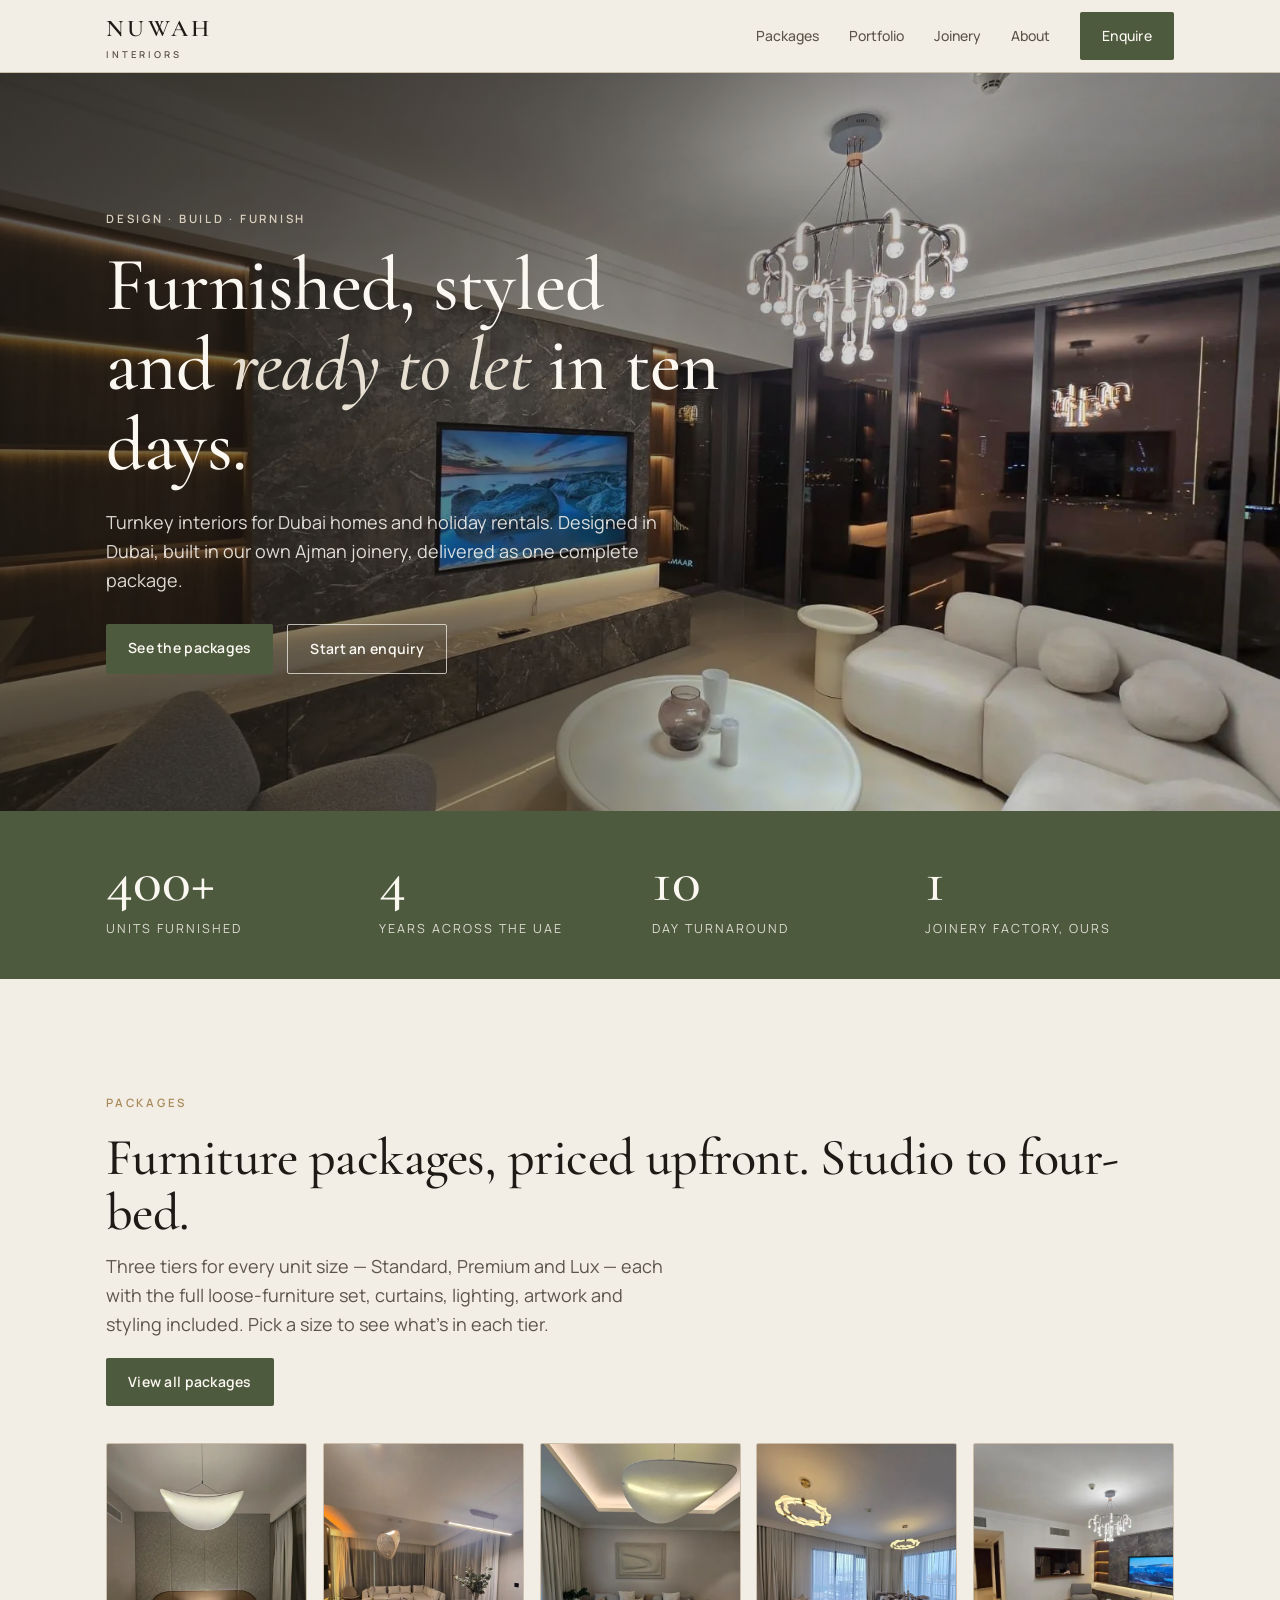
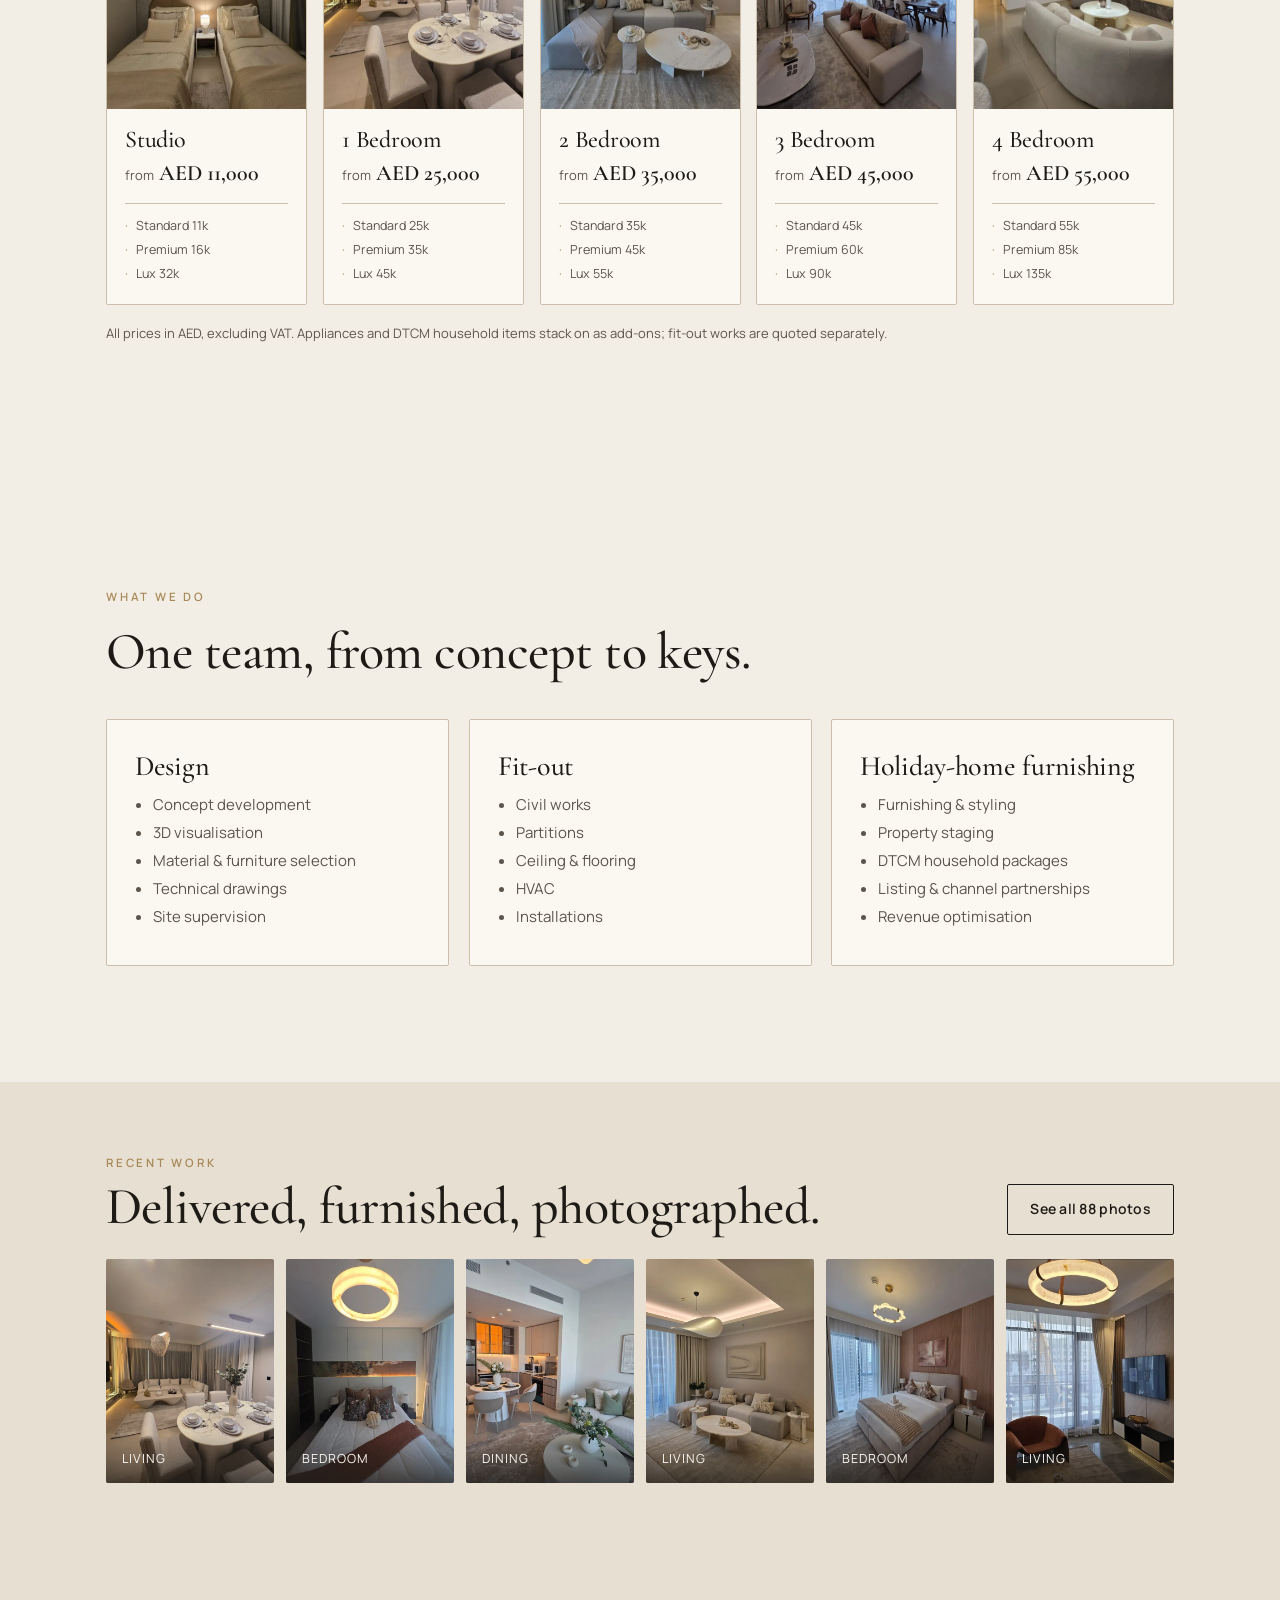
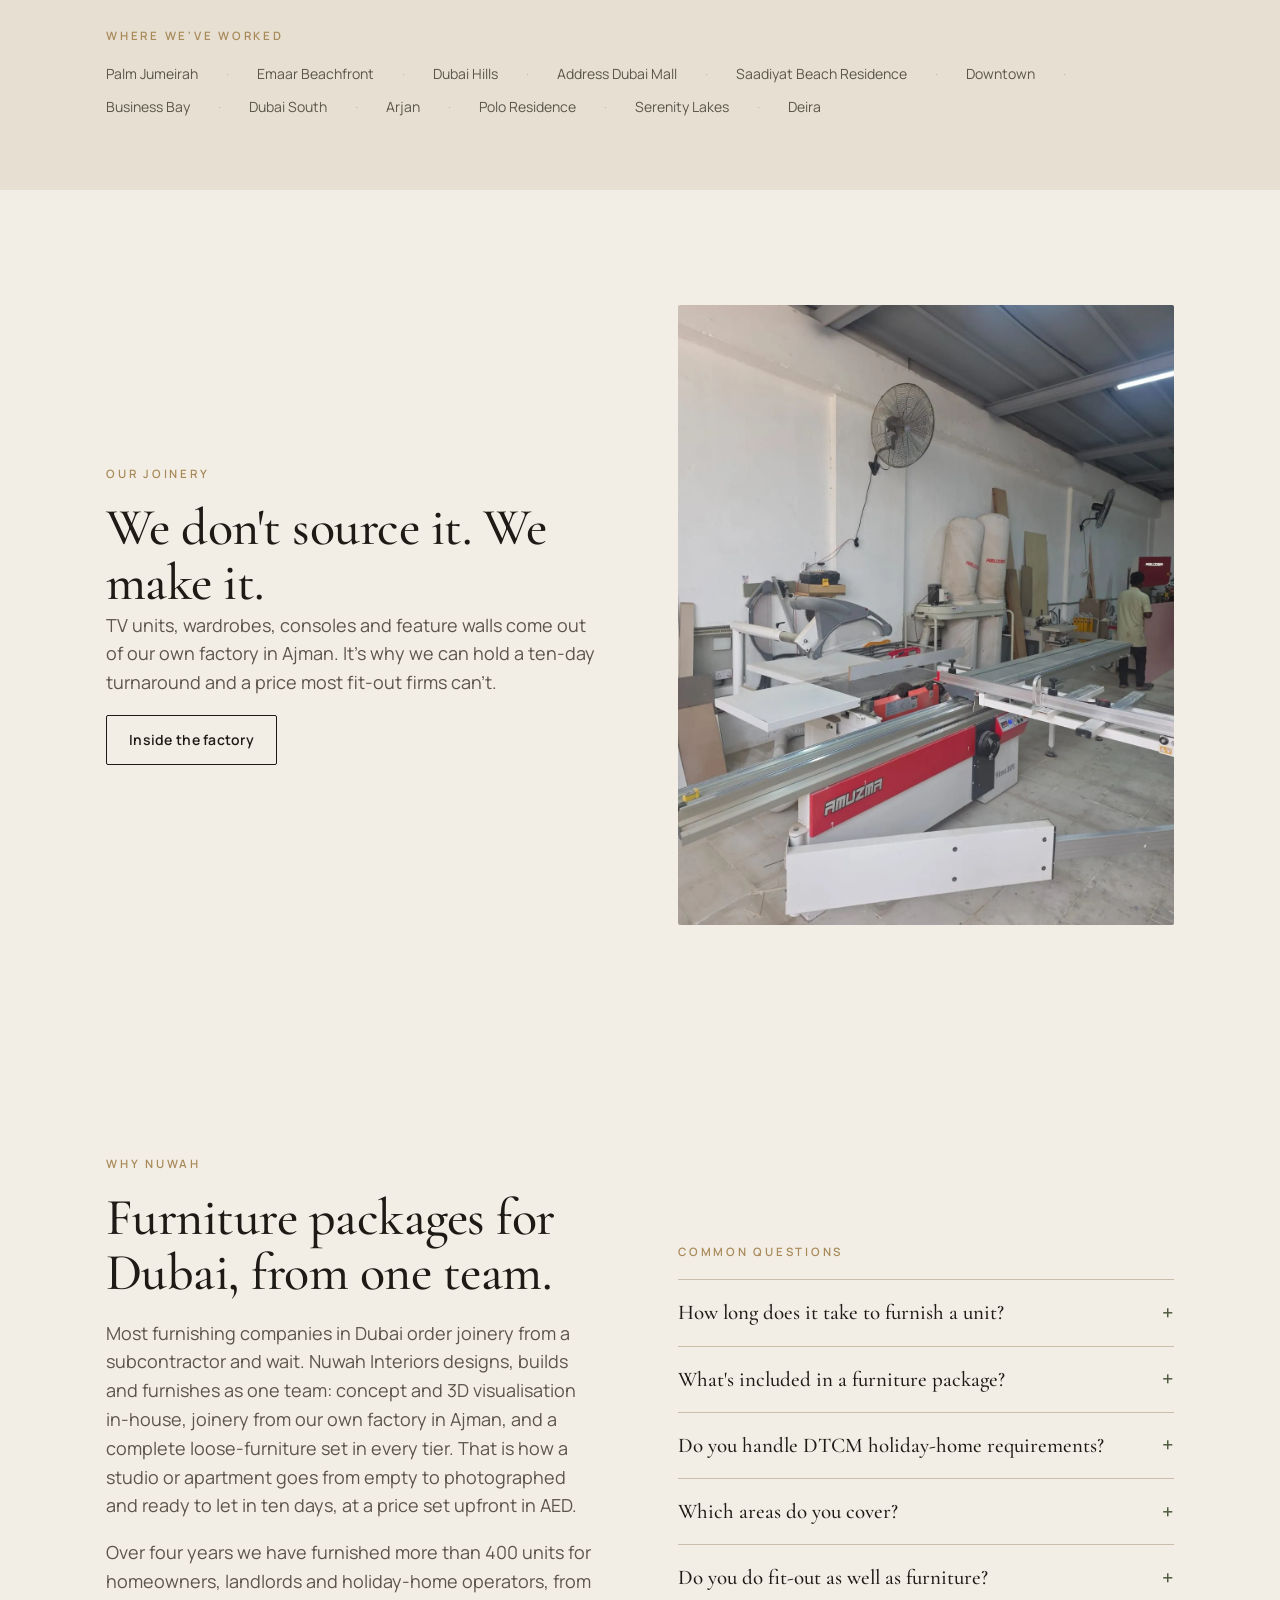
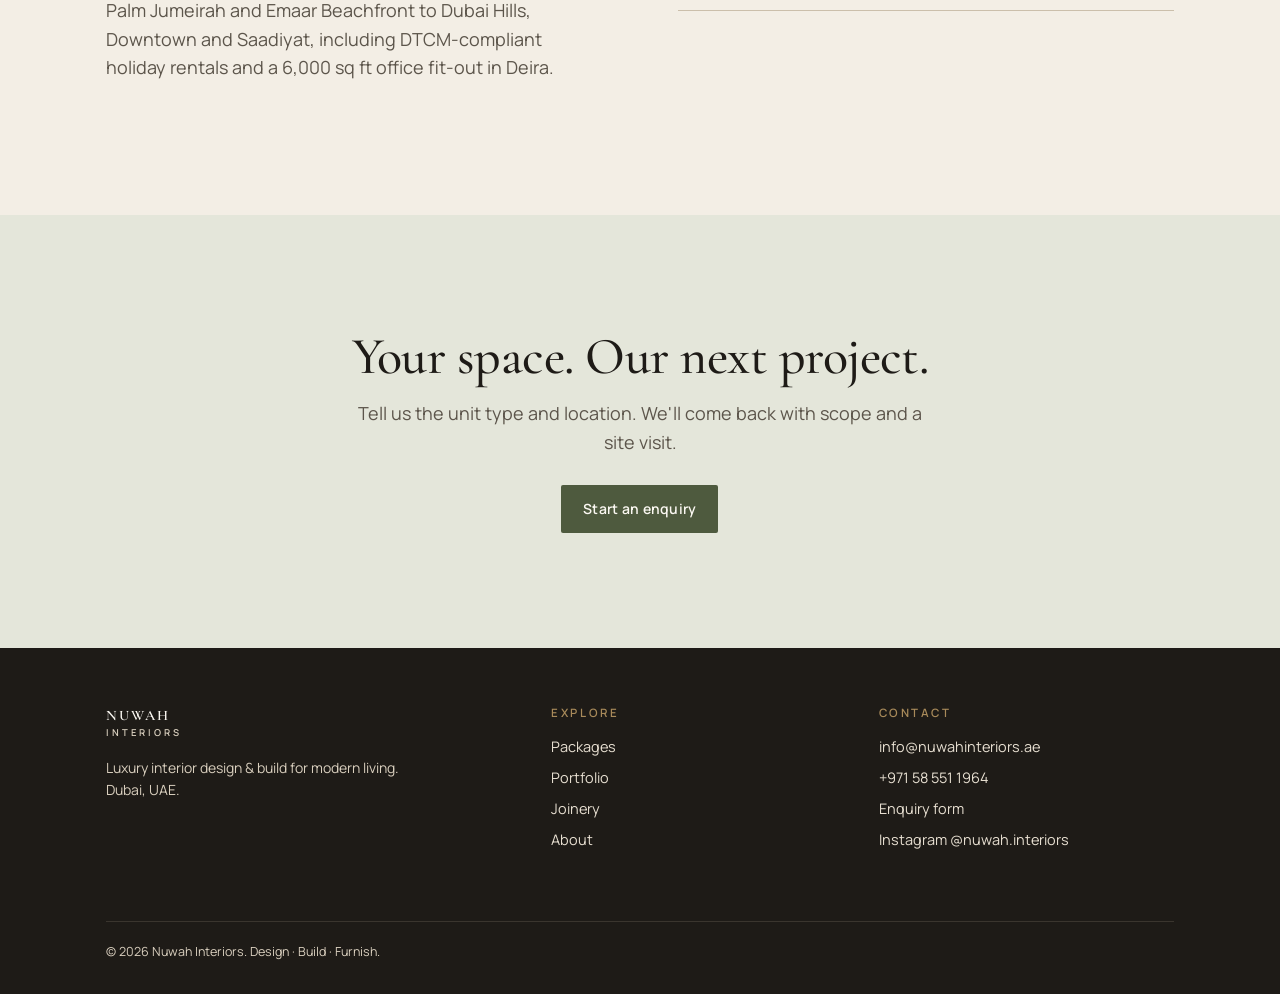
==== commit 8ea3e4a2: "home: landscape hero, packages moved up, card crops fixed" ====
--- a/index.html
+++ b/index.html
@@ -11,10 +11,10 @@
 <link rel="preconnect" href="https://fonts.googleapis.com" />
 <link rel="preconnect" href="https://fonts.gstatic.com" crossorigin />
 <link rel="preload" as="style" href="https://fonts.googleapis.com/css2?family=Cormorant+Garamond:ital,wght@0,500;0,600;1,500&family=Manrope:wght@400;500;600;700&display=swap" /><link rel="stylesheet" href="https://fonts.googleapis.com/css2?family=Cormorant+Garamond:ital,wght@0,500;0,600;1,500&family=Manrope:wght@400;500;600;700&display=swap" media="print" onload="this.media='all'" /><noscript><link rel="stylesheet" href="https://fonts.googleapis.com/css2?family=Cormorant+Garamond:ital,wght@0,500;0,600;1,500&family=Manrope:wght@400;500;600;700&display=swap" /></noscript>
-<link rel="stylesheet" href="/styles.min.css?v=202609200733" />
+<link rel="stylesheet" href="/styles.min.css?v=202609200749" />
 <!-- seo:start -->
 <link rel="canonical" href="https://nuwahinteriors.ae/" />
-<link rel="preload" as="image" href="/assets/web/hero.webp" fetchpriority="high" />
+<link rel="preload" as="image" href="/assets/web/work-15.webp" fetchpriority="high" />
 <link rel="icon" href="/favicon.svg" type="image/svg+xml" />
 <link rel="icon" href="/favicon-32.png" sizes="32x32" type="image/png" />
 <link rel="apple-touch-icon" href="/apple-touch-icon.png" />
@@ -34,7 +34,7 @@
 <meta name="twitter:description" content="Turnkey furniture packages, interior design and fit-out for Dubai homes and holiday rentals. 400+ units furnished, 10-day turnaround, own Ajman joinery." />
 <meta name="twitter:image" content="https://nuwahinteriors.ae/assets/web/og-image.jpg" />
 <script type="application/ld+json">[{"@context":"https://schema.org","@type":["LocalBusiness","HomeAndConstructionBusiness"],"@id":"https://nuwahinteriors.ae/#business","name":"Nuwah Interiors","legalName":"Nuwah Technical Services L.L.C","url":"https://nuwahinteriors.ae/","logo":"https://nuwahinteriors.ae/assets/web/logo-512.png","image":"https://nuwahinteriors.ae/assets/web/og-image.jpg","description":"Turnkey interior design, fit-out and furniture packages for homes and holiday rentals in Dubai. 400+ units furnished, 10-day turnaround, built in our own Ajman joinery.","telephone":"+971585511964","email":"info@nuwahinteriors.ae","address":{"@type":"PostalAddress","addressLocality":"Dubai","addressCountry":"AE"},"areaServed":[{"@type":"City","name":"Dubai"},{"@type":"City","name":"Abu Dhabi"},{"@type":"City","name":"Ajman"}],"founder":{"@type":"Person","name":"Halla Alfahmawi","jobTitle":"Founder & CEO"},"priceRange":"AED 11,000 - 135,000","sameAs":["https://www.instagram.com/nuwah.interiors/"],"knowsAbout":["Interior design","Fit-out","Furniture packages","Holiday home furnishing","Joinery"]},{"@context":"https://schema.org","@type":"WebSite","@id":"https://nuwahinteriors.ae/#website","url":"https://nuwahinteriors.ae/","name":"Nuwah Interiors","publisher":{"@id":"https://nuwahinteriors.ae/#business"}}]</script>
-<!-- seo:end --><script src="/site.min.js?v=202609200733" defer></script>
+<!-- seo:end --><script src="/site.min.js?v=202609200749" defer></script>
 </head>
 <body>
 
@@ -53,7 +53,7 @@
 </header>
 
 <section class="hero hero-bleed">
-  <img class="hero-bg" src="/assets/web/hero.webp" fetchpriority="high" width="960" height="1280" alt="Living room with backlit TV wall and sculptural pendant, furnished by Nuwah Interiors" />
+  <img class="hero-bg" src="/assets/web/work-15.webp" fetchpriority="high" width="1600" height="1200" alt="Living room with marble TV wall, chandelier and skyline view, furnished by Nuwah Interiors" />
   <div class="wrap">
     <div class="hero-copy">
       <p class="eyebrow">Design · Build · Furnish</p>
@@ -73,6 +73,62 @@
     <div class="stat"><div class="num">4</div><div class="lbl">Years across the UAE</div></div>
     <div class="stat"><div class="num">10</div><div class="lbl">Day turnaround</div></div>
     <div class="stat"><div class="num">1</div><div class="lbl">Joinery factory, ours</div></div>
+  </div>
+</section>
+
+<section class="section">
+  <div class="wrap">
+    <div style="display:flex;justify-content:space-between;align-items:flex-end;gap:20px;flex-wrap:wrap;margin-bottom:36px">
+      <div>
+        <p class="eyebrow">Packages</p>
+        <h2 style="margin-bottom:12px">Furniture packages, priced upfront. Studio to four-bed.</h2>
+        <p class="lede" style="margin:0">Three tiers for every unit size — Standard, Premium and Lux — each with the full loose-furniture set, curtains, lighting, artwork and styling included. Pick a size to see what's in each tier.</p>
+      </div>
+      <a class="btn" href="/packages/">View all packages</a>
+    </div>
+    <div class="pkgs">
+      <a class="pkg" href="/packages/">
+        <figure><img src="/assets/web/work-46-800.webp" alt="Furnished studio bedroom by Nuwah Interiors" loading="lazy" /></figure>
+        <div class="pkg-body">
+          <h3>Studio</h3>
+          <div class="pkg-from">from <strong>AED 11,000</strong></div>
+          <div class="pkg-tiers"><span>Standard 11k</span><span>Premium 16k</span><span>Lux 32k</span></div>
+        </div>
+      </a>
+      <a class="pkg" href="/packages/">
+        <figure><img src="/assets/web/work-01-800.webp" alt="Furnished one-bedroom living and dining by Nuwah Interiors" loading="lazy" /></figure>
+        <div class="pkg-body">
+          <h3>1 Bedroom</h3>
+          <div class="pkg-from">from <strong>AED 25,000</strong></div>
+          <div class="pkg-tiers"><span>Standard 25k</span><span>Premium 35k</span><span>Lux 45k</span></div>
+        </div>
+      </a>
+      <a class="pkg" href="/packages/">
+        <figure><img src="/assets/web/work-03-800.webp" alt="Furnished two-bedroom living room by Nuwah Interiors" loading="lazy" /></figure>
+        <div class="pkg-body">
+          <h3>2 Bedroom</h3>
+          <div class="pkg-from">from <strong>AED 35,000</strong></div>
+          <div class="pkg-tiers"><span>Standard 35k</span><span>Premium 45k</span><span>Lux 55k</span></div>
+        </div>
+      </a>
+      <a class="pkg" href="/packages/">
+        <figure><img src="/assets/web/work-08-800.webp" alt="Furnished three-bedroom living and dining by Nuwah Interiors" loading="lazy" /></figure>
+        <div class="pkg-body">
+          <h3>3 Bedroom</h3>
+          <div class="pkg-from">from <strong>AED 45,000</strong></div>
+          <div class="pkg-tiers"><span>Standard 45k</span><span>Premium 60k</span><span>Lux 90k</span></div>
+        </div>
+      </a>
+      <a class="pkg" href="/packages/">
+        <figure><img src="/assets/web/work-11-800.webp" alt="Furnished four-bedroom living room by Nuwah Interiors" loading="lazy" /></figure>
+        <div class="pkg-body">
+          <h3>4 Bedroom</h3>
+          <div class="pkg-from">from <strong>AED 55,000</strong></div>
+          <div class="pkg-tiers"><span>Standard 55k</span><span>Premium 85k</span><span>Lux 135k</span></div>
+        </div>
+      </a>
+    </div>
+    <p class="hint" style="margin-top:18px">All prices in AED, excluding VAT. Appliances and DTCM household items stack on as add-ons; fit-out works are quoted separately.</p>
   </div>
 </section>
 
@@ -132,62 +188,6 @@
   </div>
 </section>
 
-<section class="section">
-  <div class="wrap">
-    <div style="display:flex;justify-content:space-between;align-items:flex-end;gap:20px;flex-wrap:wrap;margin-bottom:36px">
-      <div>
-        <p class="eyebrow">Packages</p>
-        <h2 style="margin-bottom:12px">Furniture packages, priced upfront. Studio to four-bed.</h2>
-        <p class="lede" style="margin:0">Three tiers for every unit size — Standard, Premium and Lux — each with the full loose-furniture set, curtains, lighting, artwork and styling included. Pick a size to see what's in each tier.</p>
-      </div>
-      <a class="btn" href="/packages/">View all packages</a>
-    </div>
-    <div class="pkgs">
-      <a class="pkg" href="/packages/">
-        <figure><img src="/assets/web/work-59-800.webp" alt="Furnished studio bedroom by Nuwah Interiors" loading="lazy" /></figure>
-        <div class="pkg-body">
-          <h3>Studio</h3>
-          <div class="pkg-from">from <strong>AED 11,000</strong></div>
-          <div class="pkg-tiers"><span>Standard 11k</span><span>Premium 16k</span><span>Lux 32k</span></div>
-        </div>
-      </a>
-      <a class="pkg" href="/packages/">
-        <figure><img src="/assets/web/work-01-800.webp" alt="Furnished one-bedroom living and dining by Nuwah Interiors" loading="lazy" /></figure>
-        <div class="pkg-body">
-          <h3>1 Bedroom</h3>
-          <div class="pkg-from">from <strong>AED 25,000</strong></div>
-          <div class="pkg-tiers"><span>Standard 25k</span><span>Premium 35k</span><span>Lux 45k</span></div>
-        </div>
-      </a>
-      <a class="pkg" href="/packages/">
-        <figure><img src="/assets/web/work-03-800.webp" alt="Furnished two-bedroom living room by Nuwah Interiors" loading="lazy" /></figure>
-        <div class="pkg-body">
-          <h3>2 Bedroom</h3>
-          <div class="pkg-from">from <strong>AED 35,000</strong></div>
-          <div class="pkg-tiers"><span>Standard 35k</span><span>Premium 45k</span><span>Lux 55k</span></div>
-        </div>
-      </a>
-      <a class="pkg" href="/packages/">
-        <figure><img src="/assets/web/work-08-800.webp" alt="Furnished three-bedroom living and dining by Nuwah Interiors" loading="lazy" /></figure>
-        <div class="pkg-body">
-          <h3>3 Bedroom</h3>
-          <div class="pkg-from">from <strong>AED 45,000</strong></div>
-          <div class="pkg-tiers"><span>Standard 45k</span><span>Premium 60k</span><span>Lux 90k</span></div>
-        </div>
-      </a>
-      <a class="pkg" href="/packages/">
-        <figure><img src="/assets/web/work-11-800.webp" alt="Furnished four-bedroom living room by Nuwah Interiors" loading="lazy" /></figure>
-        <div class="pkg-body">
-          <h3>4 Bedroom</h3>
-          <div class="pkg-from">from <strong>AED 55,000</strong></div>
-          <div class="pkg-tiers"><span>Standard 55k</span><span>Premium 85k</span><span>Lux 135k</span></div>
-        </div>
-      </a>
-    </div>
-    <p class="hint" style="margin-top:18px">All prices in AED, excluding VAT. Appliances and DTCM household items stack on as add-ons; fit-out works are quoted separately.</p>
-  </div>
-</section>
-
 <section class="section-tight" style="background:var(--sand)">
   <div class="wrap">
     <p class="eyebrow">Where we've worked</p>
--- a/styles.min.css
+++ b/styles.min.css
@@ -1 +1 @@
-:root{--paper:#F3EEE5;--sand:#E7DFD1;--sand-deep:#D9CFBE;--line:#CBBFAB;--ink:#1E1B17;--ink-soft:#5C554B;--olive:#4E5A3E;--olive-deep:#3B4530;--olive-tint:#E4E6DA;--brass:#A88A5A;--white:#FBF8F2;--max:1180px;--gutter:clamp(20px,5vw,56px)}*{box-sizing:border-box}html{scroll-behavior:smooth}body{margin:0;font-family:"Manrope",system-ui,sans-serif;font-size:16px;line-height:1.6;color:var(--ink);background:var(--paper);-webkit-font-smoothing:antialiased}img{max-width:100%;display:block}a{color:inherit}h1,h2,h3,.display{font-family:"Cormorant Garamond",Georgia,serif;font-weight:500;line-height:1.05;letter-spacing:-0.01em;margin:0}h1{font-size:clamp(40px,6.2vw,76px)}h2{font-size:clamp(32px,4.4vw,52px)}h3{font-size:clamp(22px,2.4vw,28px)}p{margin:0 0 1em}.lede{font-size:18px;color:var(--ink-soft);max-width:52ch}.eyebrow{font-size:11.5px;letter-spacing:0.24em;text-transform:uppercase;font-weight:600;color:var(--brass);margin:0 0 18px}.wrap{max-width:var(--max);margin:0 auto;padding:0 var(--gutter)}.section{padding:clamp(64px,9vw,120px) 0}.section-tight{padding:clamp(40px,6vw,72px) 0}.rule{border:0;height:1px;background:var(--line);margin:0}.nav{position:sticky;top:0;z-index:50;background:color-mix(in srgb,var(--paper) 88%,transparent);backdrop-filter:blur(10px);border-bottom:1px solid var(--line)}.nav .wrap{display:flex;align-items:center;justify-content:space-between;height:72px}.wordmark{font-family:"Cormorant Garamond",Georgia,serif;font-size:24px;font-weight:600;letter-spacing:0.14em;text-decoration:none;text-transform:uppercase}.wordmark small{display:block;font-family:"Manrope",sans-serif;font-size:9.5px;letter-spacing:0.3em;font-weight:600;color:var(--ink-soft);margin-top:-2px}.links{display:flex;gap:30px;align-items:center;list-style:none;margin:0;padding:0}.links a{text-decoration:none;font-size:14px;font-weight:500;color:var(--ink-soft)}.links a:hover,.links a.active{color:var(--ink)}.links a.btn,.links a.btn:hover{color:var(--white)}.btn{display:inline-block;padding:13px 22px;background:var(--olive);color:var(--white);font-size:14px;font-weight:600;letter-spacing:0.02em;text-decoration:none;border:0;border-radius:2px;cursor:pointer;transition:background .15s,transform .08s}.btn:hover{background:var(--olive-deep)}.btn:active{transform:translateY(1px)}.btn-ghost{background:transparent;color:var(--ink);border:1px solid var(--ink)}.btn-ghost:hover{background:var(--ink);color:var(--white)}.nav-toggle{display:none;background:none;border:0;font-size:26px;cursor:pointer}@media (max-width:820px){.links{display:none;position:absolute;top:72px;left:0;right:0;flex-direction:column;gap:0;background:var(--paper);border-bottom:1px solid var(--line)}.links.open{display:flex}.links li{width:100%}.links a{display:block;padding:16px var(--gutter);border-top:1px solid var(--line)}.links .btn{margin:12px var(--gutter) 20px;display:inline-block}.nav-toggle{display:block}}.hero{padding:clamp(48px,7vw,96px) 0 clamp(48px,7vw,88px)}.hero .wrap{display:grid;grid-template-columns:1.1fr 0.9fr;gap:clamp(32px,6vw,80px);align-items:center}.hero h1{margin-bottom:22px}.hero h1 em{font-style:italic;color:var(--olive)}.hero-actions{display:flex;gap:14px;flex-wrap:wrap;margin-top:30px}.hero-img{aspect-ratio:3 / 4;overflow:hidden;border-radius:2px;background:var(--sand)}.hero-img img{width:100%;height:100%;object-fit:cover}@media (max-width:820px){.hero .wrap{grid-template-columns:1fr}.hero-img{aspect-ratio:4 / 5}}.hero-bleed{position:relative;min-height:clamp(560px,82vh,860px);display:flex;align-items:center;padding:clamp(72px,10vw,120px) 0;color:var(--white);overflow:hidden;isolation:isolate}.hero-bleed .hero-bg{position:absolute;inset:0;width:100%;height:100%;object-fit:cover;object-position:62% 45%;z-index:-2}.hero-bleed::before{content:"";position:absolute;inset:0;z-index:-1;background:linear-gradient(100deg,rgba(30,27,23,.82) 0%,rgba(30,27,23,.62) 42%,rgba(30,27,23,.22) 72%,rgba(30,27,23,.10) 100%),linear-gradient(180deg,rgba(30,27,23,.35) 0%,rgba(30,27,23,0) 30%)}.hero-bleed .wrap{display:block;width:100%}.hero-bleed .hero-copy{max-width:620px}.hero-bleed .eyebrow{color:var(--sand-deep)}.hero-bleed h1 em{color:var(--sand)}.hero-bleed .lede{color:rgba(251,248,242,.86)}.hero-bleed .btn-ghost{color:var(--white);border-color:rgba(251,248,242,.7)}.hero-bleed .btn-ghost:hover{background:var(--white);color:var(--ink);border-color:var(--white)}@media (max-width:820px){.hero-bleed{min-height:78vh}.hero-bleed .hero-bg{object-position:55% 50%}.hero-bleed::before{background:linear-gradient(180deg,rgba(30,27,23,.55) 0%,rgba(30,27,23,.72) 100%)}}.pkgs{display:grid;grid-template-columns:repeat(5,1fr);gap:16px}.pkg{display:block;text-decoration:none;color:inherit;background:var(--white);border:1px solid var(--line);border-radius:2px;overflow:hidden;transition:transform .2s,box-shadow .2s,border-color .2s}.pkg:hover{transform:translateY(-3px);border-color:var(--olive);box-shadow:0 24px 50px -30px rgba(78,90,62,.55)}.pkg figure{margin:0;aspect-ratio:4 / 5;overflow:hidden;background:var(--sand)}.pkg img{width:100%;height:100%;object-fit:cover;transition:transform .5s ease}.pkg:hover img{transform:scale(1.04)}.pkg-body{padding:18px 18px 20px}.pkg h3{font-size:24px;margin-bottom:4px}.pkg-from{font-size:13px;color:var(--ink-soft);margin-bottom:12px}.pkg-from strong{font-family:"Cormorant Garamond",Georgia,serif;font-size:22px;font-weight:600;color:var(--ink);margin-left:2px}.pkg-tiers{display:flex;flex-direction:column;gap:4px;font-size:12.5px;color:var(--ink-soft);border-top:1px solid var(--line);padding-top:12px}.pkg-tiers span::before{content:"·";color:var(--brass);margin-right:8px}@media (max-width:1080px){.pkgs{grid-template-columns:repeat(3,1fr)}}@media (max-width:640px){.pkgs{grid-template-columns:repeat(2,1fr)}.pkg figure{aspect-ratio:1}}@media (max-width:400px){.pkgs{grid-template-columns:1fr}}.band{background:var(--olive);color:var(--white)}.band .wrap{display:grid;grid-template-columns:repeat(4,1fr);padding-top:40px;padding-bottom:40px;gap:24px}.stat .num{font-family:"Cormorant Garamond",serif;font-size:clamp(40px,5vw,60px);line-height:1;font-weight:500}.stat .lbl{font-size:12.5px;letter-spacing:0.16em;text-transform:uppercase;opacity:.82;margin-top:8px}@media (max-width:820px){.band .wrap{grid-template-columns:repeat(2,1fr)}}.split{display:grid;grid-template-columns:1fr 1fr;gap:clamp(32px,6vw,80px);align-items:center}.split.rev>:first-child{order:2}.split .img{aspect-ratio:4 / 5;overflow:hidden;border-radius:2px;background:var(--sand)}.split .img img{width:100%;height:100%;object-fit:cover}@media (max-width:820px){.split,.split.rev{grid-template-columns:1fr}.split.rev>:first-child{order:0}}.grid-3{display:grid;grid-template-columns:repeat(3,1fr);gap:20px}.grid-2{display:grid;grid-template-columns:repeat(2,1fr);gap:20px}.card{background:var(--white);border:1px solid var(--line);padding:32px 28px;border-radius:2px}.card h3{margin-bottom:12px}.card ul{margin:0;padding-left:18px;color:var(--ink-soft);font-size:15px}.card li{margin-bottom:4px}@media (max-width:820px){.grid-3,.grid-2{grid-template-columns:1fr}}.strip{display:flex;flex-wrap:wrap;gap:10px 28px;color:var(--ink-soft);font-size:14px}.strip span::after{content:"·";margin-left:28px;color:var(--line)}.strip span:last-child::after{content:""}.gallery{display:grid;grid-template-columns:repeat(3,1fr);gap:16px}.gallery figure{margin:0;aspect-ratio:3 / 4;overflow:hidden;border-radius:2px;background:var(--sand);position:relative}.gallery img{width:100%;height:100%;object-fit:cover;transition:transform .5s ease}.gallery figure:hover img{transform:scale(1.03)}.gallery figcaption{position:absolute;left:0;right:0;bottom:0;padding:14px 16px;font-size:12.5px;letter-spacing:.08em;text-transform:uppercase;color:var(--white);background:linear-gradient(transparent,rgba(30,27,23,.7))}.gallery figure{cursor:zoom-in}.gallery figure.wide{grid-column:span 2;aspect-ratio:auto}.gallery figure.hide{display:none}@media (max-width:820px){.gallery{grid-template-columns:repeat(2,1fr)}.gallery figure.wide{aspect-ratio:3 / 2}}@media (max-width:480px){.gallery{grid-template-columns:1fr}.gallery figure.wide{grid-column:auto}}.gallery.home-gallery{grid-template-columns:repeat(6,1fr);gap:12px}.home-gallery a{display:block}.home-gallery figure{cursor:pointer}@media (max-width:820px){.gallery.home-gallery{grid-template-columns:repeat(3,1fr)}}@media (max-width:480px){.gallery.home-gallery{grid-template-columns:repeat(2,1fr)}}.lb{position:fixed;inset:0;z-index:100;display:none;align-items:center;justify-content:center;background:rgba(30,27,23,.94)}.lb.on{display:flex}.lb img{max-width:min(92vw,1400px);max-height:86vh;width:auto;height:auto;object-fit:contain;border-radius:2px;box-shadow:0 30px 80px rgba(0,0,0,.5)}.lb button{position:absolute;background:none;border:0;color:var(--white);cursor:pointer;font-family:"Cormorant Garamond",serif;line-height:1;opacity:.75;transition:opacity .15s}.lb button:hover{opacity:1}.lb-x{top:14px;right:20px;font-size:44px}.lb-nav{top:50%;transform:translateY(-50%);font-size:72px;padding:20px 18px}.lb-prev{left:8px}.lb-next{right:8px}.lb-cap{position:absolute;bottom:18px;left:0;right:0;text-align:center;color:var(--sand-deep);font-size:12.5px;letter-spacing:.1em;text-transform:uppercase}@media (max-width:820px){.lb-nav{font-size:52px;padding:20px 8px}.lb img{max-height:80vh}}.proof{display:flex;flex-wrap:wrap;gap:10px 32px;margin:-14px 0 30px;padding:16px 0;border-top:1px solid var(--line);border-bottom:1px solid var(--line);font-size:14px;color:var(--ink-soft)}.proof strong{font-family:"Cormorant Garamond",Georgia,serif;font-size:22px;font-weight:600;color:var(--ink);margin-right:6px}.proof a{color:var(--olive);font-weight:600;text-decoration:none}.proof a:hover{color:var(--olive-deep)}.tier-tabs{display:flex;gap:8px;flex-wrap:wrap;margin-bottom:28px}.tier-tabs button{padding:10px 18px;background:transparent;border:1px solid var(--line);border-radius:2px;font-family:inherit;font-size:14px;font-weight:500;color:var(--ink-soft);cursor:pointer}.tier-tabs button.on{background:var(--ink);color:var(--white);border-color:var(--ink)}.tiers{display:grid;grid-template-columns:repeat(3,1fr);gap:20px}.tier{background:var(--white);border:1px solid var(--line);padding:34px 30px;border-radius:2px;position:relative}.tier.feat{border-color:var(--olive);box-shadow:0 24px 50px -30px rgba(78,90,62,.55)}.tier .name{font-size:12px;letter-spacing:.22em;text-transform:uppercase;font-weight:600;color:var(--brass)}.tier .price{font-family:"Cormorant Garamond",serif;font-size:48px;font-weight:500;line-height:1.1;margin:14px 0 2px}.tier .price small{font-family:"Manrope",sans-serif;font-size:13px;color:var(--ink-soft);font-weight:500;margin-left:4px}.tier .grade{font-size:13px;color:var(--ink-soft);margin-bottom:20px}.tier ul{margin:0 0 24px;padding-left:18px;font-size:14.5px;color:var(--ink-soft)}.tier li{margin-bottom:6px}.tier .btn{width:100%;text-align:center}.panel{display:none}.panel.on{display:block}.extras{display:grid;grid-template-columns:repeat(3,1fr);gap:20px;margin-top:20px}.extra{background:var(--olive-tint);padding:26px 24px;border-radius:2px}.extra .name{font-size:12px;letter-spacing:.2em;text-transform:uppercase;font-weight:600;color:var(--olive-deep)}.extra .price{font-family:"Cormorant Garamond",serif;font-size:34px;margin:8px 0 8px}.extra p{font-size:14px;color:var(--ink-soft);margin:0}@media (max-width:820px){.tiers,.extras{grid-template-columns:1fr}}.form-card{max-width:680px;margin:0 auto;background:var(--white);border:1px solid var(--line);padding:clamp(28px,5vw,48px);border-radius:2px}.field{margin-bottom:28px}.q{display:block;font-family:"Cormorant Garamond",serif;font-size:22px;font-weight:500;margin-bottom:6px}.q .opt{font-family:"Manrope",sans-serif;font-size:12px;color:var(--ink-soft);margin-left:8px}.hint{font-size:13px;color:var(--ink-soft);margin:0 0 14px}.choices{display:grid;grid-template-columns:repeat(2,1fr);gap:10px}.choice{position:relative;display:flex;align-items:center;justify-content:center;padding:14px 12px;border:1px solid var(--line);border-radius:2px;background:var(--paper);font-size:14.5px;font-weight:500;cursor:pointer;user-select:none;transition:.15s}.choice:hover{border-color:var(--olive)}.choice input{position:absolute;opacity:0;inset:0;margin:0;cursor:pointer}.choice.selected{background:var(--olive);border-color:var(--olive-deep);color:var(--white)}.choice:focus-within{outline:2px solid var(--olive-deep);outline-offset:2px}input[type=text],input[type=tel],input[type=email],select,textarea{width:100%;padding:14px 15px;font-family:inherit;font-size:15px;color:var(--ink);background:var(--paper);border:1px solid var(--line);border-radius:2px;appearance:none}textarea{min-height:110px;resize:vertical}select{background-image:url("data:image/svg+xml,%3Csvg xmlns='http://www.w3.org/2000/svg' width='14' height='14' viewBox='0 0 24 24' fill='none' stroke='%234E5A3E' stroke-width='2'%3E%3Cpath d='M6 9l6 6 6-6'/%3E%3C/svg%3E");background-repeat:no-repeat;background-position:right 15px center}input:focus-visible,select:focus-visible,textarea:focus-visible{outline:2px solid var(--olive-deep);outline-offset:2px}.submit{width:100%;padding:16px}.submit:disabled{opacity:.55;cursor:default}.error{color:#8A3A2A;font-size:13.5px;margin:14px 0 0;display:none}.error.show{display:block}.done{display:none;text-align:center;padding:24px 0 8px}.done.show{display:block}.form-card.sent .form-body{display:none}.check{width:54px;height:54px;margin:0 auto 20px;border-radius:50%;background:var(--olive);display:flex;align-items:center;justify-content:center}@media (max-width:460px){.choices{grid-template-columns:1fr}}.faq{border-top:1px solid var(--line);padding:4px 0}.faq:last-of-type{border-bottom:1px solid var(--line)}.faq summary{cursor:pointer;list-style:none;display:flex;justify-content:space-between;align-items:center;gap:16px;padding:16px 0;font-family:"Cormorant Garamond",Georgia,serif;font-size:21px;font-weight:500;line-height:1.2}.faq summary::-webkit-details-marker{display:none}.faq summary::after{content:"+";font-family:"Manrope",sans-serif;font-size:20px;color:var(--olive);flex:none;transition:transform .2s}.faq[open] summary::after{transform:rotate(45deg)}.faq p{margin:0 0 18px;color:var(--ink-soft);font-size:15px;line-height:1.65}.rv{opacity:0;transition:opacity .8s cubic-bezier(.2,.65,.2,1),transform .8s cubic-bezier(.2,.65,.2,1);will-change:opacity,transform}.rv-up{transform:translateY(26px)}.rv-left{transform:translateX(-38px)}.rv-right{transform:translateX(38px)}.rv.in{opacity:1;transform:none}.pkg.rv.in:hover{transform:translateY(-3px)}.rv.hero-img.in{transition-duration:1.1s}.gallery figure.rv{transition-duration:.6s}.gallery figure.rv img{transition:transform .5s ease}@media (prefers-reduced-motion:reduce){.rv{opacity:1;transform:none;transition:none}}.footer{background:var(--ink);color:var(--sand);padding:56px 0 32px}.footer .wrap{display:grid;grid-template-columns:1.4fr 1fr 1fr;gap:32px}.footer .wordmark{color:var(--white)}.footer .wordmark small{color:var(--sand-deep)}.footer p{font-size:14px;color:var(--sand-deep);max-width:36ch}.footer .fh,.footer h4{margin:0 0 12px;font-size:11.5px;letter-spacing:.22em;text-transform:uppercase;color:var(--brass);font-weight:600}.footer a{color:var(--sand);text-decoration:none;font-size:14.5px;display:block;margin-bottom:8px}.footer a:hover{color:var(--white)}.copy{grid-column:1 / -1;border-top:1px solid #3a352e;margin-top:30px;padding-top:20px;font-size:12.5px;color:var(--sand-deep)}@media (max-width:820px){.footer .wrap{grid-template-columns:1fr}}+:root{--paper:#F3EEE5;--sand:#E7DFD1;--sand-deep:#D9CFBE;--line:#CBBFAB;--ink:#1E1B17;--ink-soft:#5C554B;--olive:#4E5A3E;--olive-deep:#3B4530;--olive-tint:#E4E6DA;--brass:#A88A5A;--white:#FBF8F2;--max:1180px;--gutter:clamp(20px,5vw,56px)}*{box-sizing:border-box}html{scroll-behavior:smooth}body{margin:0;font-family:"Manrope",system-ui,sans-serif;font-size:16px;line-height:1.6;color:var(--ink);background:var(--paper);-webkit-font-smoothing:antialiased}img{max-width:100%;display:block}a{color:inherit}h1,h2,h3,.display{font-family:"Cormorant Garamond",Georgia,serif;font-weight:500;line-height:1.05;letter-spacing:-0.01em;margin:0}h1{font-size:clamp(40px,6.2vw,76px)}h2{font-size:clamp(32px,4.4vw,52px)}h3{font-size:clamp(22px,2.4vw,28px)}p{margin:0 0 1em}.lede{font-size:18px;color:var(--ink-soft);max-width:52ch}.eyebrow{font-size:11.5px;letter-spacing:0.24em;text-transform:uppercase;font-weight:600;color:var(--brass);margin:0 0 18px}.wrap{max-width:var(--max);margin:0 auto;padding:0 var(--gutter)}.section{padding:clamp(64px,9vw,120px) 0}.section-tight{padding:clamp(40px,6vw,72px) 0}.rule{border:0;height:1px;background:var(--line);margin:0}.nav{position:sticky;top:0;z-index:50;background:color-mix(in srgb,var(--paper) 88%,transparent);backdrop-filter:blur(10px);border-bottom:1px solid var(--line)}.nav .wrap{display:flex;align-items:center;justify-content:space-between;height:72px}.wordmark{font-family:"Cormorant Garamond",Georgia,serif;font-size:24px;font-weight:600;letter-spacing:0.14em;text-decoration:none;text-transform:uppercase}.wordmark small{display:block;font-family:"Manrope",sans-serif;font-size:9.5px;letter-spacing:0.3em;font-weight:600;color:var(--ink-soft);margin-top:-2px}.links{display:flex;gap:30px;align-items:center;list-style:none;margin:0;padding:0}.links a{text-decoration:none;font-size:14px;font-weight:500;color:var(--ink-soft)}.links a:hover,.links a.active{color:var(--ink)}.links a.btn,.links a.btn:hover{color:var(--white)}.btn{display:inline-block;padding:13px 22px;background:var(--olive);color:var(--white);font-size:14px;font-weight:600;letter-spacing:0.02em;text-decoration:none;border:0;border-radius:2px;cursor:pointer;transition:background .15s,transform .08s}.btn:hover{background:var(--olive-deep)}.btn:active{transform:translateY(1px)}.btn-ghost{background:transparent;color:var(--ink);border:1px solid var(--ink)}.btn-ghost:hover{background:var(--ink);color:var(--white)}.nav-toggle{display:none;background:none;border:0;font-size:26px;cursor:pointer}@media (max-width:820px){.links{display:none;position:absolute;top:72px;left:0;right:0;flex-direction:column;gap:0;background:var(--paper);border-bottom:1px solid var(--line)}.links.open{display:flex}.links li{width:100%}.links a{display:block;padding:16px var(--gutter);border-top:1px solid var(--line)}.links .btn{margin:12px var(--gutter) 20px;display:inline-block}.nav-toggle{display:block}}.hero{padding:clamp(48px,7vw,96px) 0 clamp(48px,7vw,88px)}.hero .wrap{display:grid;grid-template-columns:1.1fr 0.9fr;gap:clamp(32px,6vw,80px);align-items:center}.hero h1{margin-bottom:22px}.hero h1 em{font-style:italic;color:var(--olive)}.hero-actions{display:flex;gap:14px;flex-wrap:wrap;margin-top:30px}.hero-img{aspect-ratio:3 / 4;overflow:hidden;border-radius:2px;background:var(--sand)}.hero-img img{width:100%;height:100%;object-fit:cover}@media (max-width:820px){.hero .wrap{grid-template-columns:1fr}.hero-img{aspect-ratio:4 / 5}}.hero-bleed{position:relative;min-height:clamp(560px,82vh,860px);display:flex;align-items:center;padding:clamp(72px,10vw,120px) 0;color:var(--white);overflow:hidden;isolation:isolate}.hero-bleed .hero-bg{position:absolute;inset:0;width:100%;height:100%;object-fit:cover;object-position:50% 38%;z-index:-2}.hero-bleed::before{content:"";position:absolute;inset:0;z-index:-1;background:linear-gradient(100deg,rgba(30,27,23,.72) 0%,rgba(30,27,23,.48) 40%,rgba(30,27,23,.12) 68%,rgba(30,27,23,0) 100%),linear-gradient(180deg,rgba(30,27,23,.25) 0%,rgba(30,27,23,0) 30%)}.hero-bleed .wrap{display:block;width:100%}.hero-bleed .hero-copy{max-width:620px}.hero-bleed .eyebrow{color:var(--sand-deep)}.hero-bleed h1 em{color:var(--sand)}.hero-bleed .lede{color:rgba(251,248,242,.86)}.hero-bleed .btn-ghost{color:var(--white);border-color:rgba(251,248,242,.7)}.hero-bleed .btn-ghost:hover{background:var(--white);color:var(--ink);border-color:var(--white)}@media (max-width:820px){.hero-bleed{min-height:78vh}.hero-bleed .hero-bg{object-position:55% 50%}.hero-bleed::before{background:linear-gradient(180deg,rgba(30,27,23,.55) 0%,rgba(30,27,23,.72) 100%)}}.pkgs{display:grid;grid-template-columns:repeat(5,1fr);gap:16px}.pkg{display:block;text-decoration:none;color:inherit;background:var(--white);border:1px solid var(--line);border-radius:2px;overflow:hidden;transition:transform .2s,box-shadow .2s,border-color .2s}.pkg:hover{transform:translateY(-3px);border-color:var(--olive);box-shadow:0 24px 50px -30px rgba(78,90,62,.55)}.pkg figure{margin:0;aspect-ratio:3 / 4;overflow:hidden;background:var(--sand)}.pkg img{width:100%;height:100%;object-fit:cover;transition:transform .5s ease}.pkg:hover img{transform:scale(1.04)}.pkg-body{padding:18px 18px 20px}.pkg h3{font-size:24px;margin-bottom:4px}.pkg-from{font-size:13px;color:var(--ink-soft);margin-bottom:12px}.pkg-from strong{font-family:"Cormorant Garamond",Georgia,serif;font-size:22px;font-weight:600;color:var(--ink);margin-left:2px}.pkg-tiers{display:flex;flex-direction:column;gap:4px;font-size:12.5px;color:var(--ink-soft);border-top:1px solid var(--line);padding-top:12px}.pkg-tiers span::before{content:"·";color:var(--brass);margin-right:8px}@media (max-width:1080px){.pkgs{grid-template-columns:repeat(3,1fr)}}@media (max-width:640px){.pkgs{grid-template-columns:repeat(2,1fr)}}@media (max-width:400px){.pkgs{grid-template-columns:1fr}}.band{background:var(--olive);color:var(--white)}.band .wrap{display:grid;grid-template-columns:repeat(4,1fr);padding-top:40px;padding-bottom:40px;gap:24px}.stat .num{font-family:"Cormorant Garamond",serif;font-size:clamp(40px,5vw,60px);line-height:1;font-weight:500}.stat .lbl{font-size:12.5px;letter-spacing:0.16em;text-transform:uppercase;opacity:.82;margin-top:8px}@media (max-width:820px){.band .wrap{grid-template-columns:repeat(2,1fr)}}.split{display:grid;grid-template-columns:1fr 1fr;gap:clamp(32px,6vw,80px);align-items:center}.split.rev>:first-child{order:2}.split .img{aspect-ratio:4 / 5;overflow:hidden;border-radius:2px;background:var(--sand)}.split .img img{width:100%;height:100%;object-fit:cover}@media (max-width:820px){.split,.split.rev{grid-template-columns:1fr}.split.rev>:first-child{order:0}}.grid-3{display:grid;grid-template-columns:repeat(3,1fr);gap:20px}.grid-2{display:grid;grid-template-columns:repeat(2,1fr);gap:20px}.card{background:var(--white);border:1px solid var(--line);padding:32px 28px;border-radius:2px}.card h3{margin-bottom:12px}.card ul{margin:0;padding-left:18px;color:var(--ink-soft);font-size:15px}.card li{margin-bottom:4px}@media (max-width:820px){.grid-3,.grid-2{grid-template-columns:1fr}}.strip{display:flex;flex-wrap:wrap;gap:10px 28px;color:var(--ink-soft);font-size:14px}.strip span::after{content:"·";margin-left:28px;color:var(--line)}.strip span:last-child::after{content:""}.gallery{display:grid;grid-template-columns:repeat(3,1fr);gap:16px}.gallery figure{margin:0;aspect-ratio:3 / 4;overflow:hidden;border-radius:2px;background:var(--sand);position:relative}.gallery img{width:100%;height:100%;object-fit:cover;transition:transform .5s ease}.gallery figure:hover img{transform:scale(1.03)}.gallery figcaption{position:absolute;left:0;right:0;bottom:0;padding:14px 16px;font-size:12.5px;letter-spacing:.08em;text-transform:uppercase;color:var(--white);background:linear-gradient(transparent,rgba(30,27,23,.7))}.gallery figure{cursor:zoom-in}.gallery figure.wide{grid-column:span 2;aspect-ratio:auto}.gallery figure.hide{display:none}@media (max-width:820px){.gallery{grid-template-columns:repeat(2,1fr)}.gallery figure.wide{aspect-ratio:3 / 2}}@media (max-width:480px){.gallery{grid-template-columns:1fr}.gallery figure.wide{grid-column:auto}}.gallery.home-gallery{grid-template-columns:repeat(6,1fr);gap:12px}.home-gallery a{display:block}.home-gallery figure{cursor:pointer}@media (max-width:820px){.gallery.home-gallery{grid-template-columns:repeat(3,1fr)}}@media (max-width:480px){.gallery.home-gallery{grid-template-columns:repeat(2,1fr)}}.lb{position:fixed;inset:0;z-index:100;display:none;align-items:center;justify-content:center;background:rgba(30,27,23,.94)}.lb.on{display:flex}.lb img{max-width:min(92vw,1400px);max-height:86vh;width:auto;height:auto;object-fit:contain;border-radius:2px;box-shadow:0 30px 80px rgba(0,0,0,.5)}.lb button{position:absolute;background:none;border:0;color:var(--white);cursor:pointer;font-family:"Cormorant Garamond",serif;line-height:1;opacity:.75;transition:opacity .15s}.lb button:hover{opacity:1}.lb-x{top:14px;right:20px;font-size:44px}.lb-nav{top:50%;transform:translateY(-50%);font-size:72px;padding:20px 18px}.lb-prev{left:8px}.lb-next{right:8px}.lb-cap{position:absolute;bottom:18px;left:0;right:0;text-align:center;color:var(--sand-deep);font-size:12.5px;letter-spacing:.1em;text-transform:uppercase}@media (max-width:820px){.lb-nav{font-size:52px;padding:20px 8px}.lb img{max-height:80vh}}.proof{display:flex;flex-wrap:wrap;gap:10px 32px;margin:-14px 0 30px;padding:16px 0;border-top:1px solid var(--line);border-bottom:1px solid var(--line);font-size:14px;color:var(--ink-soft)}.proof strong{font-family:"Cormorant Garamond",Georgia,serif;font-size:22px;font-weight:600;color:var(--ink);margin-right:6px}.proof a{color:var(--olive);font-weight:600;text-decoration:none}.proof a:hover{color:var(--olive-deep)}.tier-tabs{display:flex;gap:8px;flex-wrap:wrap;margin-bottom:28px}.tier-tabs button{padding:10px 18px;background:transparent;border:1px solid var(--line);border-radius:2px;font-family:inherit;font-size:14px;font-weight:500;color:var(--ink-soft);cursor:pointer}.tier-tabs button.on{background:var(--ink);color:var(--white);border-color:var(--ink)}.tiers{display:grid;grid-template-columns:repeat(3,1fr);gap:20px}.tier{background:var(--white);border:1px solid var(--line);padding:34px 30px;border-radius:2px;position:relative}.tier.feat{border-color:var(--olive);box-shadow:0 24px 50px -30px rgba(78,90,62,.55)}.tier .name{font-size:12px;letter-spacing:.22em;text-transform:uppercase;font-weight:600;color:var(--brass)}.tier .price{font-family:"Cormorant Garamond",serif;font-size:48px;font-weight:500;line-height:1.1;margin:14px 0 2px}.tier .price small{font-family:"Manrope",sans-serif;font-size:13px;color:var(--ink-soft);font-weight:500;margin-left:4px}.tier .grade{font-size:13px;color:var(--ink-soft);margin-bottom:20px}.tier ul{margin:0 0 24px;padding-left:18px;font-size:14.5px;color:var(--ink-soft)}.tier li{margin-bottom:6px}.tier .btn{width:100%;text-align:center}.panel{display:none}.panel.on{display:block}.extras{display:grid;grid-template-columns:repeat(3,1fr);gap:20px;margin-top:20px}.extra{background:var(--olive-tint);padding:26px 24px;border-radius:2px}.extra .name{font-size:12px;letter-spacing:.2em;text-transform:uppercase;font-weight:600;color:var(--olive-deep)}.extra .price{font-family:"Cormorant Garamond",serif;font-size:34px;margin:8px 0 8px}.extra p{font-size:14px;color:var(--ink-soft);margin:0}@media (max-width:820px){.tiers,.extras{grid-template-columns:1fr}}.form-card{max-width:680px;margin:0 auto;background:var(--white);border:1px solid var(--line);padding:clamp(28px,5vw,48px);border-radius:2px}.field{margin-bottom:28px}.q{display:block;font-family:"Cormorant Garamond",serif;font-size:22px;font-weight:500;margin-bottom:6px}.q .opt{font-family:"Manrope",sans-serif;font-size:12px;color:var(--ink-soft);margin-left:8px}.hint{font-size:13px;color:var(--ink-soft);margin:0 0 14px}.choices{display:grid;grid-template-columns:repeat(2,1fr);gap:10px}.choice{position:relative;display:flex;align-items:center;justify-content:center;padding:14px 12px;border:1px solid var(--line);border-radius:2px;background:var(--paper);font-size:14.5px;font-weight:500;cursor:pointer;user-select:none;transition:.15s}.choice:hover{border-color:var(--olive)}.choice input{position:absolute;opacity:0;inset:0;margin:0;cursor:pointer}.choice.selected{background:var(--olive);border-color:var(--olive-deep);color:var(--white)}.choice:focus-within{outline:2px solid var(--olive-deep);outline-offset:2px}input[type=text],input[type=tel],input[type=email],select,textarea{width:100%;padding:14px 15px;font-family:inherit;font-size:15px;color:var(--ink);background:var(--paper);border:1px solid var(--line);border-radius:2px;appearance:none}textarea{min-height:110px;resize:vertical}select{background-image:url("data:image/svg+xml,%3Csvg xmlns='http://www.w3.org/2000/svg' width='14' height='14' viewBox='0 0 24 24' fill='none' stroke='%234E5A3E' stroke-width='2'%3E%3Cpath d='M6 9l6 6 6-6'/%3E%3C/svg%3E");background-repeat:no-repeat;background-position:right 15px center}input:focus-visible,select:focus-visible,textarea:focus-visible{outline:2px solid var(--olive-deep);outline-offset:2px}.submit{width:100%;padding:16px}.submit:disabled{opacity:.55;cursor:default}.error{color:#8A3A2A;font-size:13.5px;margin:14px 0 0;display:none}.error.show{display:block}.done{display:none;text-align:center;padding:24px 0 8px}.done.show{display:block}.form-card.sent .form-body{display:none}.check{width:54px;height:54px;margin:0 auto 20px;border-radius:50%;background:var(--olive);display:flex;align-items:center;justify-content:center}@media (max-width:460px){.choices{grid-template-columns:1fr}}.faq{border-top:1px solid var(--line);padding:4px 0}.faq:last-of-type{border-bottom:1px solid var(--line)}.faq summary{cursor:pointer;list-style:none;display:flex;justify-content:space-between;align-items:center;gap:16px;padding:16px 0;font-family:"Cormorant Garamond",Georgia,serif;font-size:21px;font-weight:500;line-height:1.2}.faq summary::-webkit-details-marker{display:none}.faq summary::after{content:"+";font-family:"Manrope",sans-serif;font-size:20px;color:var(--olive);flex:none;transition:transform .2s}.faq[open] summary::after{transform:rotate(45deg)}.faq p{margin:0 0 18px;color:var(--ink-soft);font-size:15px;line-height:1.65}.rv{opacity:0;transition:opacity .8s cubic-bezier(.2,.65,.2,1),transform .8s cubic-bezier(.2,.65,.2,1);will-change:opacity,transform}.rv-up{transform:translateY(26px)}.rv-left{transform:translateX(-38px)}.rv-right{transform:translateX(38px)}.rv.in{opacity:1;transform:none}.pkg.rv.in:hover{transform:translateY(-3px)}.rv.hero-img.in{transition-duration:1.1s}.gallery figure.rv{transition-duration:.6s}.gallery figure.rv img{transition:transform .5s ease}@media (prefers-reduced-motion:reduce){.rv{opacity:1;transform:none;transition:none}}.footer{background:var(--ink);color:var(--sand);padding:56px 0 32px}.footer .wrap{display:grid;grid-template-columns:1.4fr 1fr 1fr;gap:32px}.footer .wordmark{color:var(--white)}.footer .wordmark small{color:var(--sand-deep)}.footer p{font-size:14px;color:var(--sand-deep);max-width:36ch}.footer .fh,.footer h4{margin:0 0 12px;font-size:11.5px;letter-spacing:.22em;text-transform:uppercase;color:var(--brass);font-weight:600}.footer a{color:var(--sand);text-decoration:none;font-size:14.5px;display:block;margin-bottom:8px}.footer a:hover{color:var(--white)}.copy{grid-column:1 / -1;border-top:1px solid #3a352e;margin-top:30px;padding-top:20px;font-size:12.5px;color:var(--sand-deep)}@media (max-width:820px){.footer .wrap{grid-template-columns:1fr}}
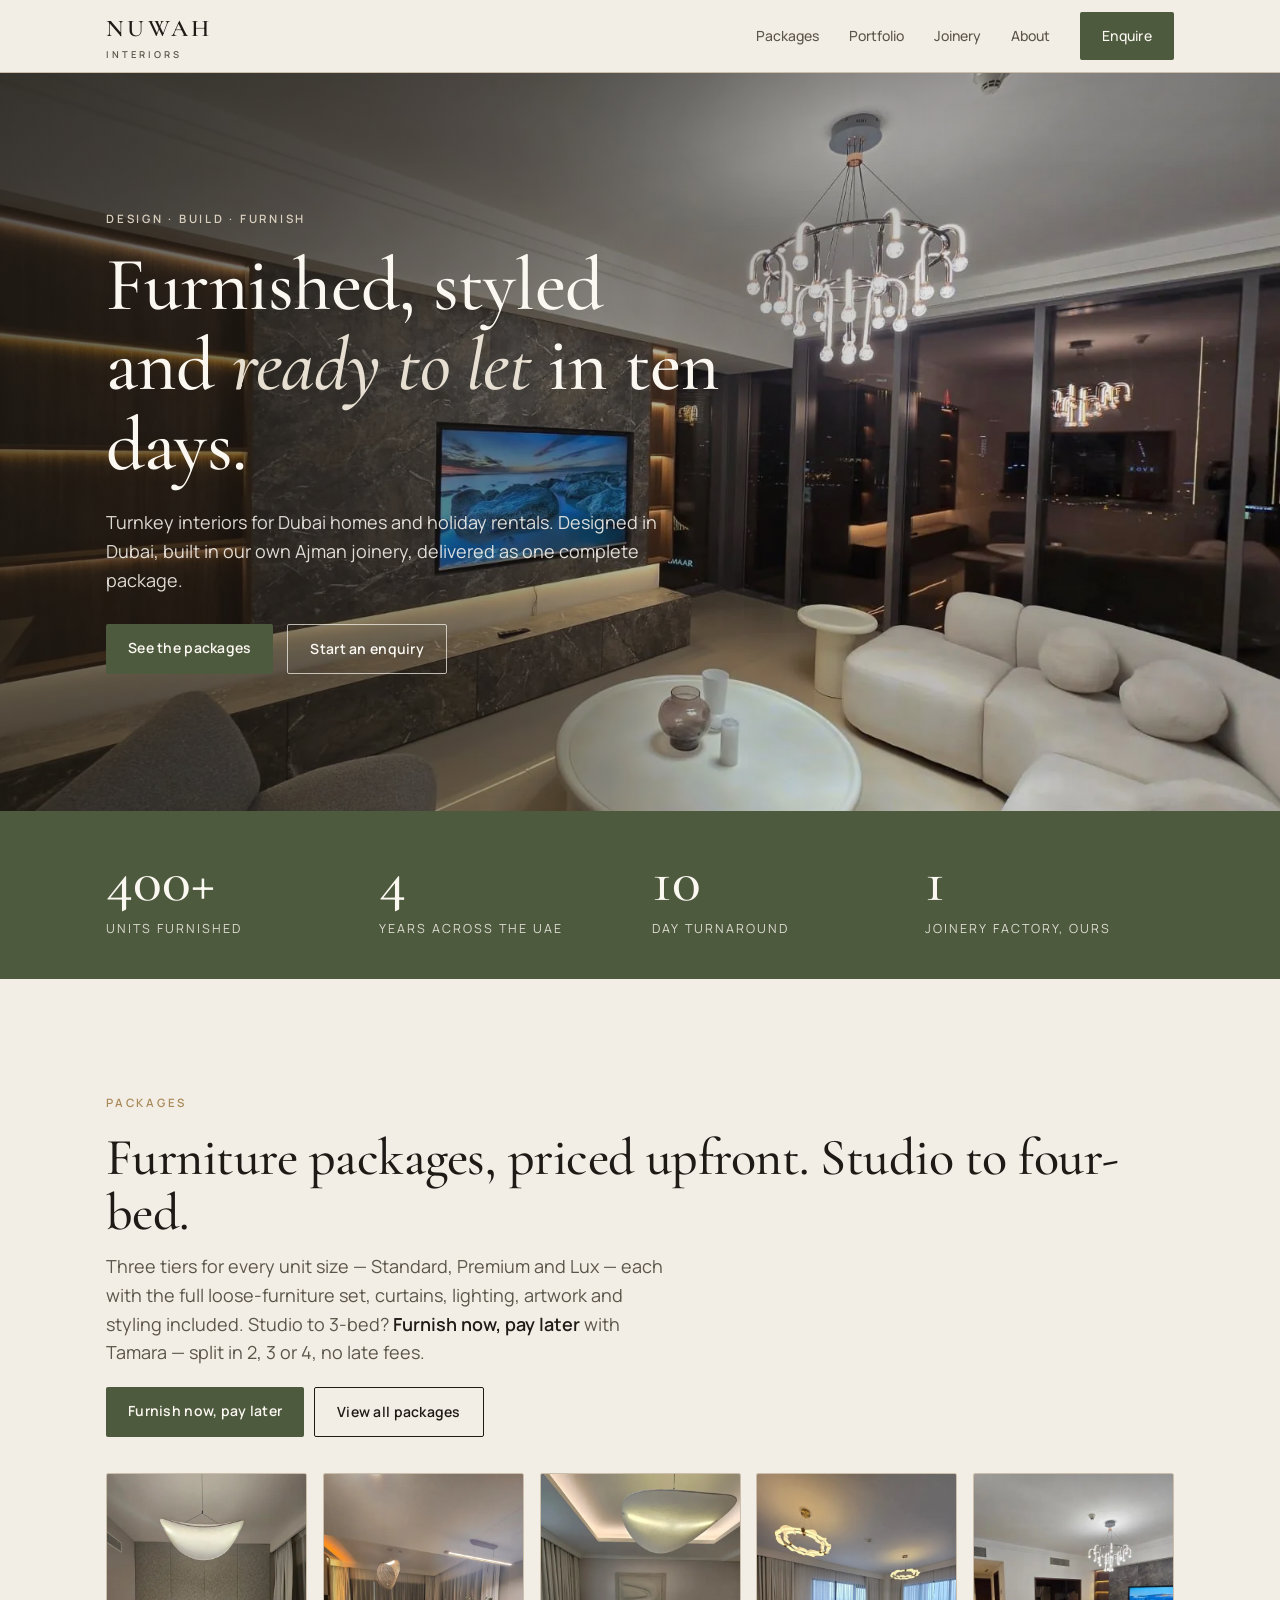
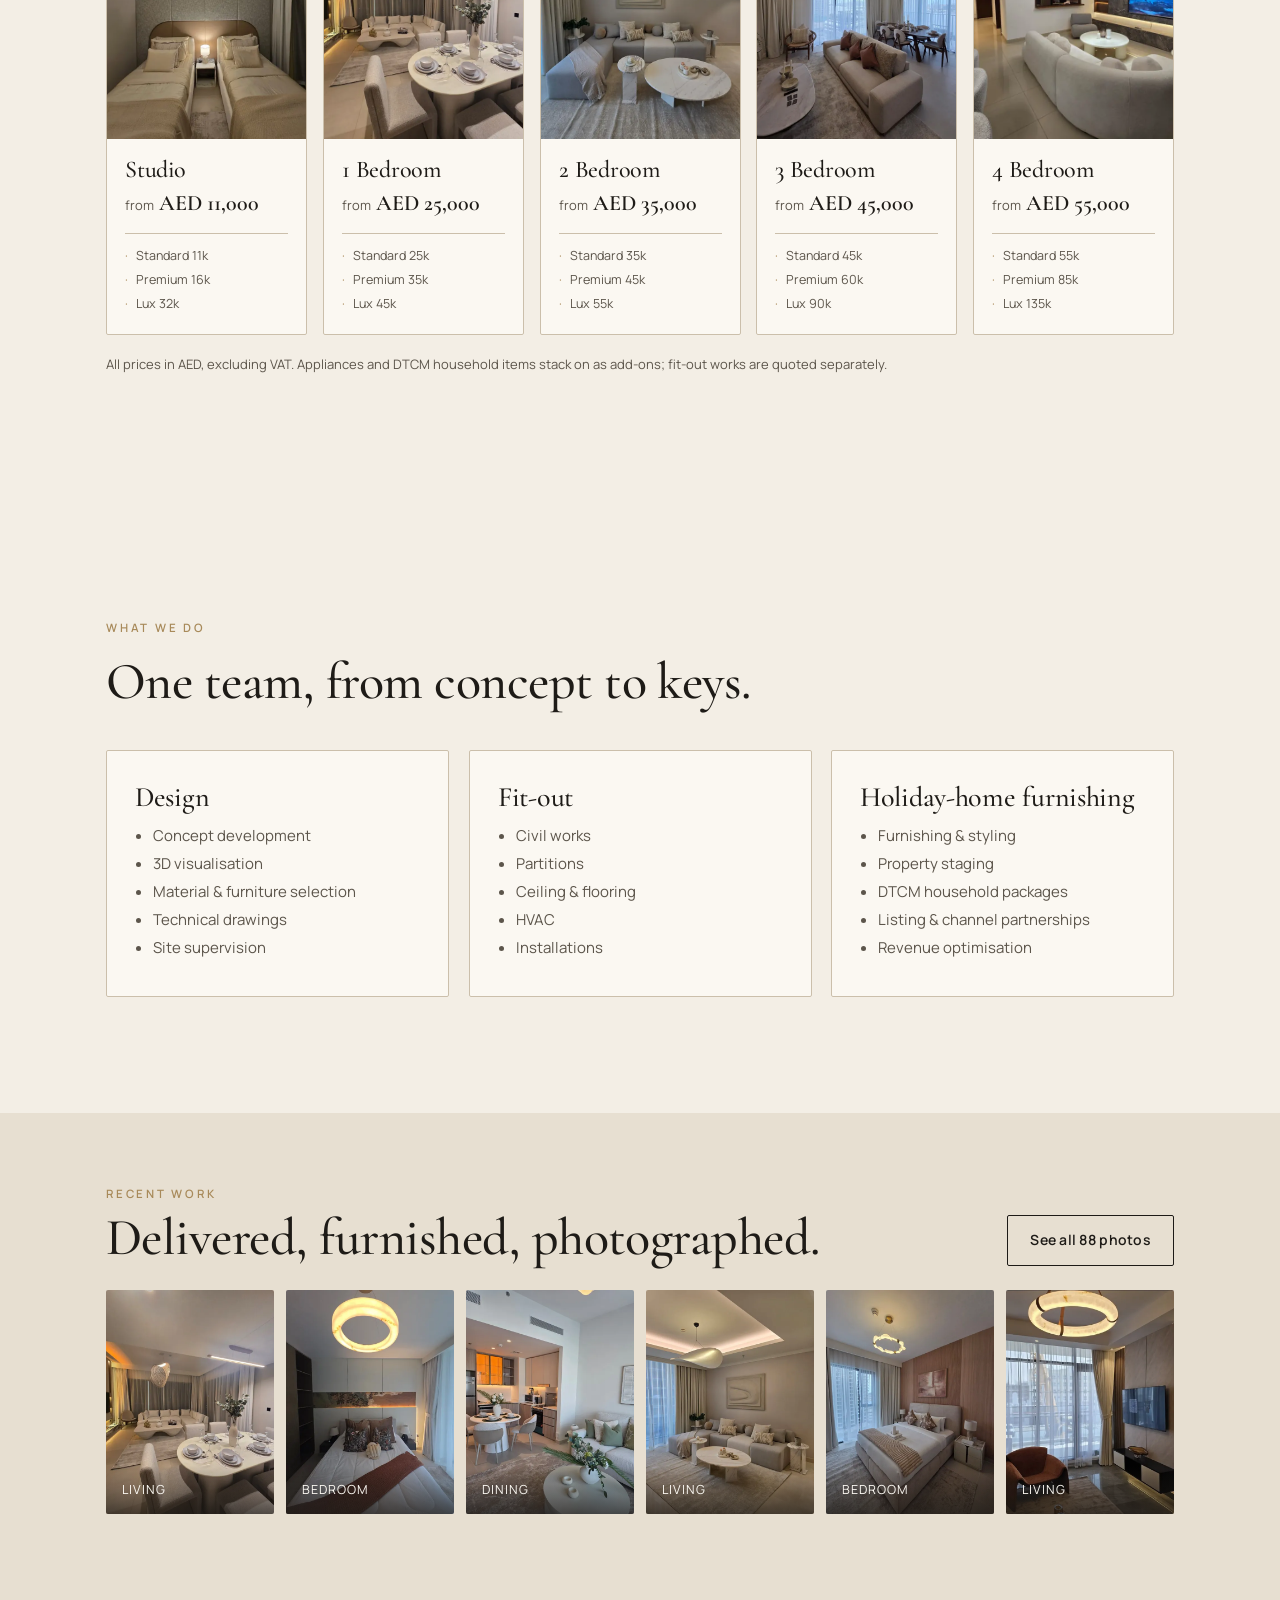
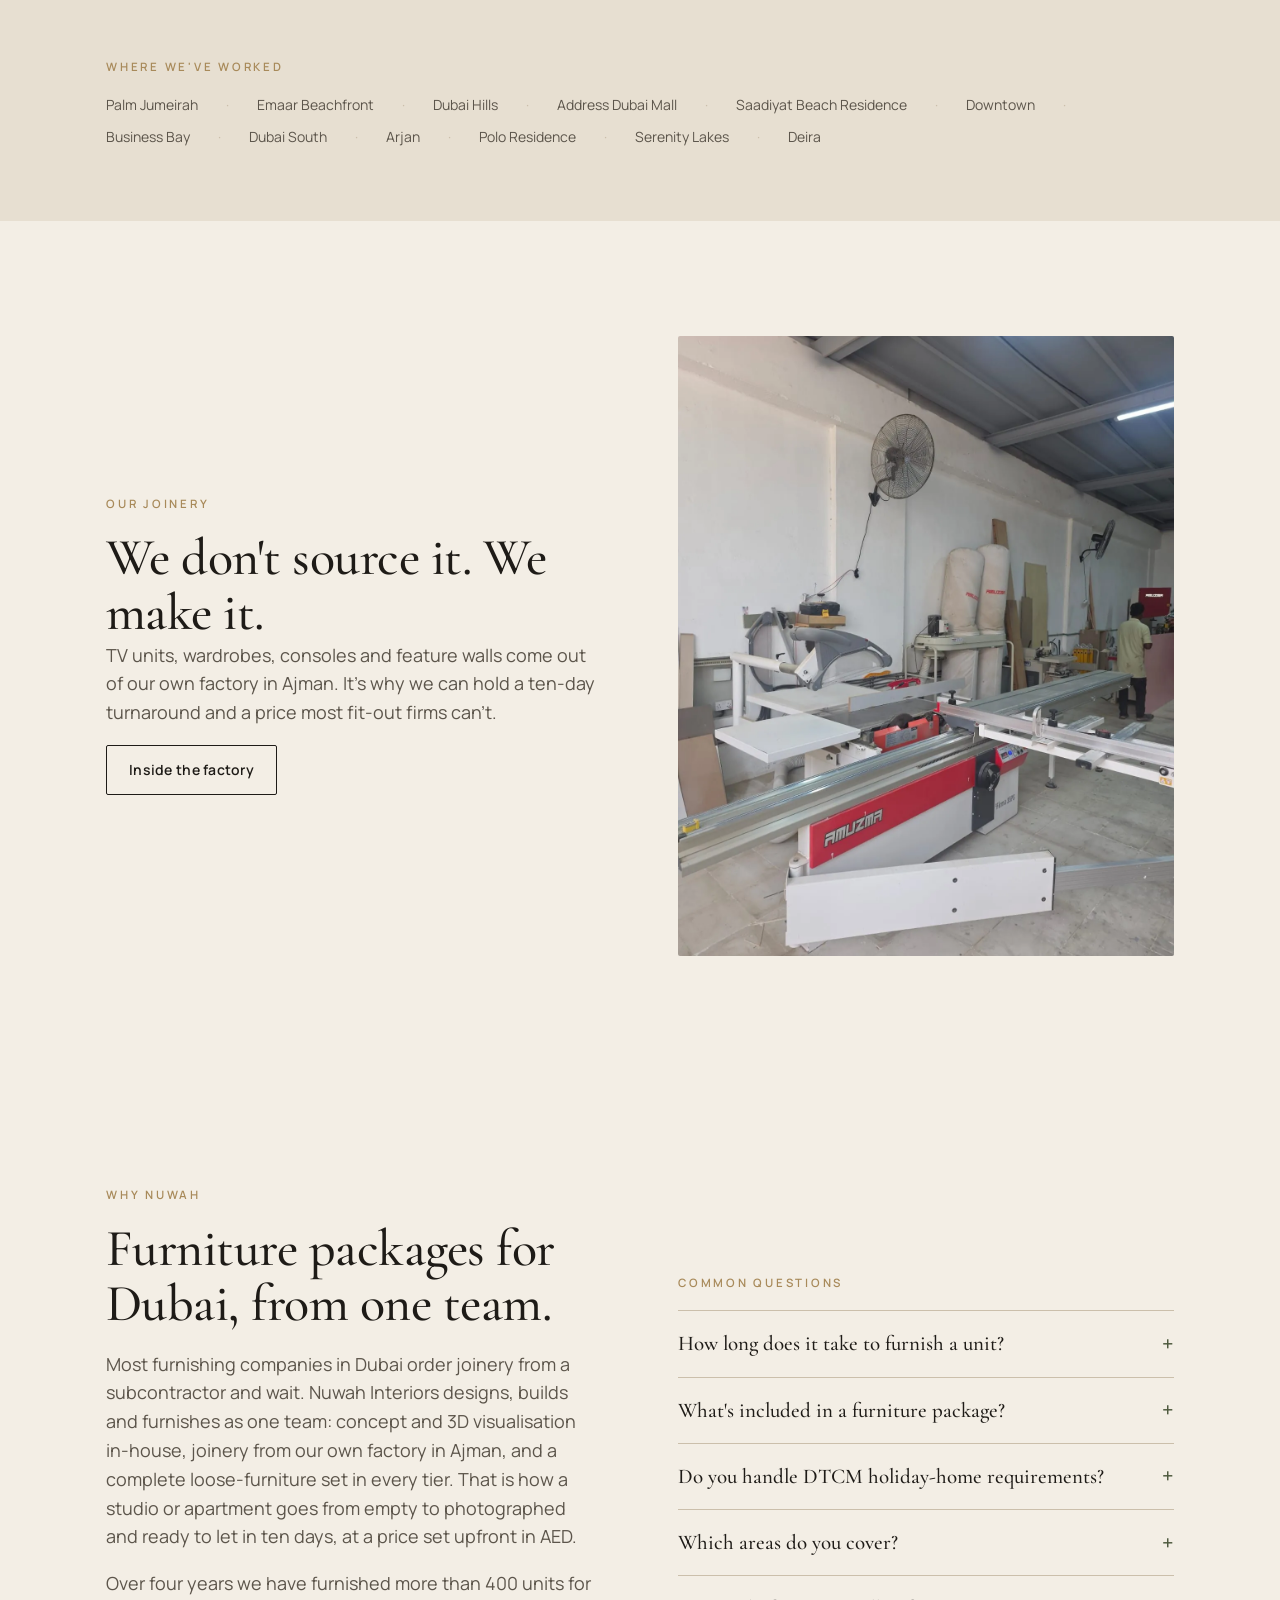
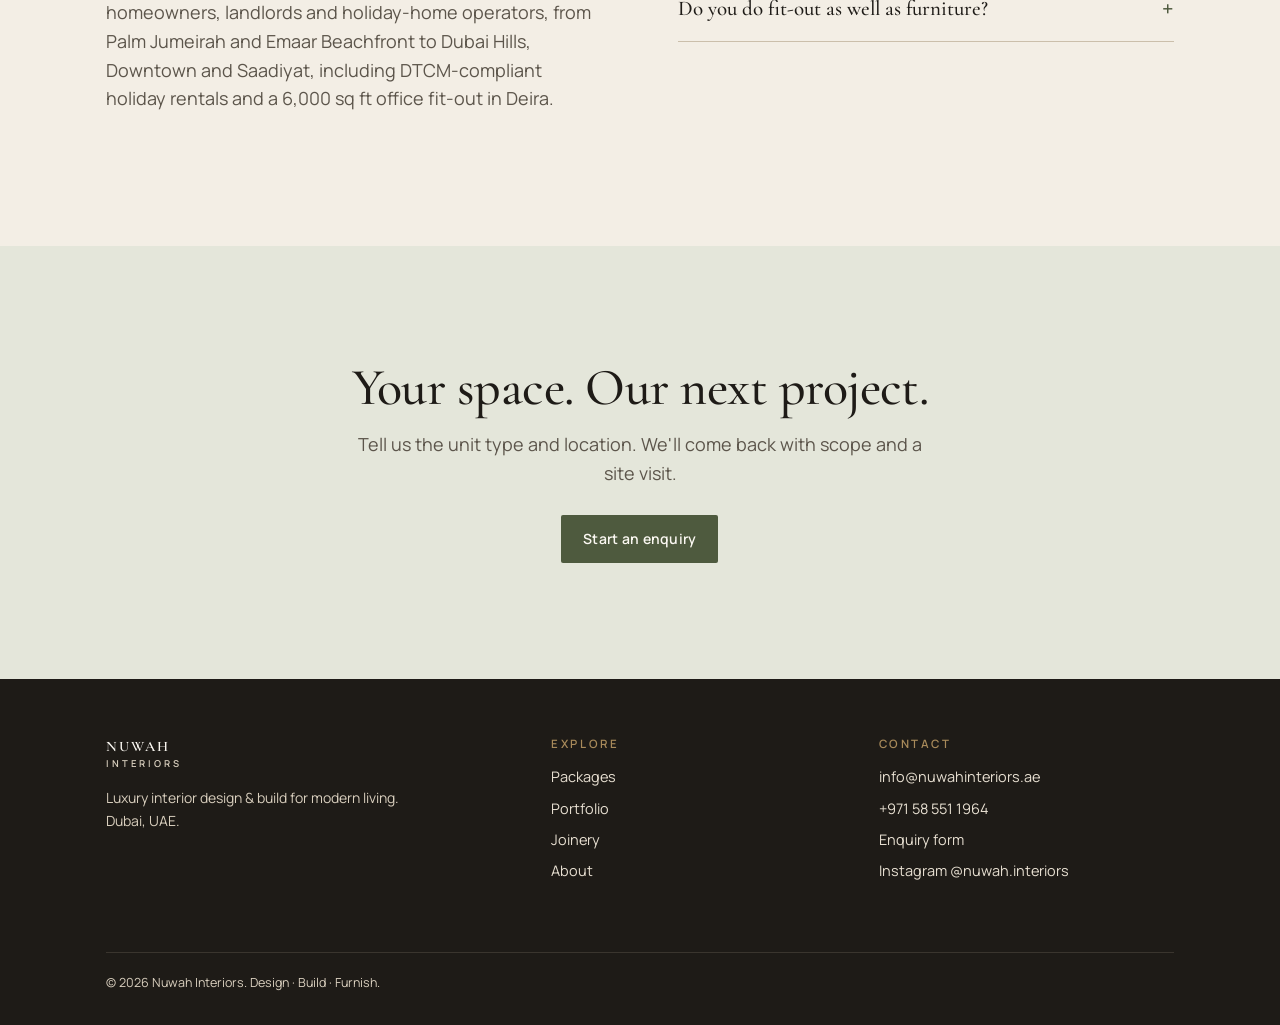
==== commit 3278df6d: "book: furnish now, pay later with Tamara (full package studio–3BR, AED 50k deposit 4BR)" ====
--- a/index.html
+++ b/index.html
@@ -3,6 +3,7 @@
 <head>
 <meta charset="UTF-8" />
 <meta name="viewport" content="width=device-width, initial-scale=1.0" />
+<meta name="facebook-domain-verification" content="s7x1c79r17wj4gji55zvc1mp48q46c" />
 <!-- ga:start -->
 <script async src="https://www.googletagmanager.com/gtag/js?id=G-JV1L4W65VY"></script>
 <script>window.dataLayer=window.dataLayer||[];function gtag(){dataLayer.push(arguments);}gtag('js',new Date());gtag('config','G-JV1L4W65VY');</script>
@@ -11,7 +12,7 @@
 <link rel="preconnect" href="https://fonts.googleapis.com" />
 <link rel="preconnect" href="https://fonts.gstatic.com" crossorigin />
 <link rel="preload" as="style" href="https://fonts.googleapis.com/css2?family=Cormorant+Garamond:ital,wght@0,500;0,600;1,500&family=Manrope:wght@400;500;600;700&display=swap" /><link rel="stylesheet" href="https://fonts.googleapis.com/css2?family=Cormorant+Garamond:ital,wght@0,500;0,600;1,500&family=Manrope:wght@400;500;600;700&display=swap" media="print" onload="this.media='all'" /><noscript><link rel="stylesheet" href="https://fonts.googleapis.com/css2?family=Cormorant+Garamond:ital,wght@0,500;0,600;1,500&family=Manrope:wght@400;500;600;700&display=swap" /></noscript>
-<link rel="stylesheet" href="/styles.min.css?v=202609200749" />
+<link rel="stylesheet" href="/styles.min.css?v=202610292256" />
 <!-- seo:start -->
 <link rel="canonical" href="https://nuwahinteriors.ae/" />
 <link rel="preload" as="image" href="/assets/web/work-15.webp" fetchpriority="high" />
@@ -34,7 +35,7 @@
 <meta name="twitter:description" content="Turnkey furniture packages, interior design and fit-out for Dubai homes and holiday rentals. 400+ units furnished, 10-day turnaround, own Ajman joinery." />
 <meta name="twitter:image" content="https://nuwahinteriors.ae/assets/web/og-image.jpg" />
 <script type="application/ld+json">[{"@context":"https://schema.org","@type":["LocalBusiness","HomeAndConstructionBusiness"],"@id":"https://nuwahinteriors.ae/#business","name":"Nuwah Interiors","legalName":"Nuwah Technical Services L.L.C","url":"https://nuwahinteriors.ae/","logo":"https://nuwahinteriors.ae/assets/web/logo-512.png","image":"https://nuwahinteriors.ae/assets/web/og-image.jpg","description":"Turnkey interior design, fit-out and furniture packages for homes and holiday rentals in Dubai. 400+ units furnished, 10-day turnaround, built in our own Ajman joinery.","telephone":"+971585511964","email":"info@nuwahinteriors.ae","address":{"@type":"PostalAddress","addressLocality":"Dubai","addressCountry":"AE"},"areaServed":[{"@type":"City","name":"Dubai"},{"@type":"City","name":"Abu Dhabi"},{"@type":"City","name":"Ajman"}],"founder":{"@type":"Person","name":"Halla Alfahmawi","jobTitle":"Founder & CEO"},"priceRange":"AED 11,000 - 135,000","sameAs":["https://www.instagram.com/nuwah.interiors/"],"knowsAbout":["Interior design","Fit-out","Furniture packages","Holiday home furnishing","Joinery"]},{"@context":"https://schema.org","@type":"WebSite","@id":"https://nuwahinteriors.ae/#website","url":"https://nuwahinteriors.ae/","name":"Nuwah Interiors","publisher":{"@id":"https://nuwahinteriors.ae/#business"}}]</script>
-<!-- seo:end --><script src="/site.min.js?v=202609200749" defer></script>
+<!-- seo:end --><script src="/site.min.js?v=202610292256" defer></script>
 </head>
 <body>
 
@@ -82,9 +83,9 @@
       <div>
         <p class="eyebrow">Packages</p>
         <h2 style="margin-bottom:12px">Furniture packages, priced upfront. Studio to four-bed.</h2>
-        <p class="lede" style="margin:0">Three tiers for every unit size — Standard, Premium and Lux — each with the full loose-furniture set, curtains, lighting, artwork and styling included. Pick a size to see what's in each tier.</p>
-      </div>
-      <a class="btn" href="/packages/">View all packages</a>
+        <p class="lede" style="margin:0">Three tiers for every unit size — Standard, Premium and Lux — each with the full loose-furniture set, curtains, lighting, artwork and styling included. Studio to 3-bed? <strong style="color:var(--ink);font-weight:600">Furnish now, pay later</strong> with Tamara — split in 2, 3 or 4, no late fees.</p>
+      </div>
+      <div style="display:flex;gap:10px;flex-wrap:wrap"><a class="btn" href="/book/">Furnish now, pay later</a><a class="btn btn-ghost" href="/packages/">View all packages</a></div>
     </div>
     <div class="pkgs">
       <a class="pkg" href="/packages/">
--- a/styles.min.css
+++ b/styles.min.css
@@ -1 +1 @@
-:root{--paper:#F3EEE5;--sand:#E7DFD1;--sand-deep:#D9CFBE;--line:#CBBFAB;--ink:#1E1B17;--ink-soft:#5C554B;--olive:#4E5A3E;--olive-deep:#3B4530;--olive-tint:#E4E6DA;--brass:#A88A5A;--white:#FBF8F2;--max:1180px;--gutter:clamp(20px,5vw,56px)}*{box-sizing:border-box}html{scroll-behavior:smooth}body{margin:0;font-family:"Manrope",system-ui,sans-serif;font-size:16px;line-height:1.6;color:var(--ink);background:var(--paper);-webkit-font-smoothing:antialiased}img{max-width:100%;display:block}a{color:inherit}h1,h2,h3,.display{font-family:"Cormorant Garamond",Georgia,serif;font-weight:500;line-height:1.05;letter-spacing:-0.01em;margin:0}h1{font-size:clamp(40px,6.2vw,76px)}h2{font-size:clamp(32px,4.4vw,52px)}h3{font-size:clamp(22px,2.4vw,28px)}p{margin:0 0 1em}.lede{font-size:18px;color:var(--ink-soft);max-width:52ch}.eyebrow{font-size:11.5px;letter-spacing:0.24em;text-transform:uppercase;font-weight:600;color:var(--brass);margin:0 0 18px}.wrap{max-width:var(--max);margin:0 auto;padding:0 var(--gutter)}.section{padding:clamp(64px,9vw,120px) 0}.section-tight{padding:clamp(40px,6vw,72px) 0}.rule{border:0;height:1px;background:var(--line);margin:0}.nav{position:sticky;top:0;z-index:50;background:color-mix(in srgb,var(--paper) 88%,transparent);backdrop-filter:blur(10px);border-bottom:1px solid var(--line)}.nav .wrap{display:flex;align-items:center;justify-content:space-between;height:72px}.wordmark{font-family:"Cormorant Garamond",Georgia,serif;font-size:24px;font-weight:600;letter-spacing:0.14em;text-decoration:none;text-transform:uppercase}.wordmark small{display:block;font-family:"Manrope",sans-serif;font-size:9.5px;letter-spacing:0.3em;font-weight:600;color:var(--ink-soft);margin-top:-2px}.links{display:flex;gap:30px;align-items:center;list-style:none;margin:0;padding:0}.links a{text-decoration:none;font-size:14px;font-weight:500;color:var(--ink-soft)}.links a:hover,.links a.active{color:var(--ink)}.links a.btn,.links a.btn:hover{color:var(--white)}.btn{display:inline-block;padding:13px 22px;background:var(--olive);color:var(--white);font-size:14px;font-weight:600;letter-spacing:0.02em;text-decoration:none;border:0;border-radius:2px;cursor:pointer;transition:background .15s,transform .08s}.btn:hover{background:var(--olive-deep)}.btn:active{transform:translateY(1px)}.btn-ghost{background:transparent;color:var(--ink);border:1px solid var(--ink)}.btn-ghost:hover{background:var(--ink);color:var(--white)}.nav-toggle{display:none;background:none;border:0;font-size:26px;cursor:pointer}@media (max-width:820px){.links{display:none;position:absolute;top:72px;left:0;right:0;flex-direction:column;gap:0;background:var(--paper);border-bottom:1px solid var(--line)}.links.open{display:flex}.links li{width:100%}.links a{display:block;padding:16px var(--gutter);border-top:1px solid var(--line)}.links .btn{margin:12px var(--gutter) 20px;display:inline-block}.nav-toggle{display:block}}.hero{padding:clamp(48px,7vw,96px) 0 clamp(48px,7vw,88px)}.hero .wrap{display:grid;grid-template-columns:1.1fr 0.9fr;gap:clamp(32px,6vw,80px);align-items:center}.hero h1{margin-bottom:22px}.hero h1 em{font-style:italic;color:var(--olive)}.hero-actions{display:flex;gap:14px;flex-wrap:wrap;margin-top:30px}.hero-img{aspect-ratio:3 / 4;overflow:hidden;border-radius:2px;background:var(--sand)}.hero-img img{width:100%;height:100%;object-fit:cover}@media (max-width:820px){.hero .wrap{grid-template-columns:1fr}.hero-img{aspect-ratio:4 / 5}}.hero-bleed{position:relative;min-height:clamp(560px,82vh,860px);display:flex;align-items:center;padding:clamp(72px,10vw,120px) 0;color:var(--white);overflow:hidden;isolation:isolate}.hero-bleed .hero-bg{position:absolute;inset:0;width:100%;height:100%;object-fit:cover;object-position:50% 38%;z-index:-2}.hero-bleed::before{content:"";position:absolute;inset:0;z-index:-1;background:linear-gradient(100deg,rgba(30,27,23,.72) 0%,rgba(30,27,23,.48) 40%,rgba(30,27,23,.12) 68%,rgba(30,27,23,0) 100%),linear-gradient(180deg,rgba(30,27,23,.25) 0%,rgba(30,27,23,0) 30%)}.hero-bleed .wrap{display:block;width:100%}.hero-bleed .hero-copy{max-width:620px}.hero-bleed .eyebrow{color:var(--sand-deep)}.hero-bleed h1 em{color:var(--sand)}.hero-bleed .lede{color:rgba(251,248,242,.86)}.hero-bleed .btn-ghost{color:var(--white);border-color:rgba(251,248,242,.7)}.hero-bleed .btn-ghost:hover{background:var(--white);color:var(--ink);border-color:var(--white)}@media (max-width:820px){.hero-bleed{min-height:78vh}.hero-bleed .hero-bg{object-position:55% 50%}.hero-bleed::before{background:linear-gradient(180deg,rgba(30,27,23,.55) 0%,rgba(30,27,23,.72) 100%)}}.pkgs{display:grid;grid-template-columns:repeat(5,1fr);gap:16px}.pkg{display:block;text-decoration:none;color:inherit;background:var(--white);border:1px solid var(--line);border-radius:2px;overflow:hidden;transition:transform .2s,box-shadow .2s,border-color .2s}.pkg:hover{transform:translateY(-3px);border-color:var(--olive);box-shadow:0 24px 50px -30px rgba(78,90,62,.55)}.pkg figure{margin:0;aspect-ratio:3 / 4;overflow:hidden;background:var(--sand)}.pkg img{width:100%;height:100%;object-fit:cover;transition:transform .5s ease}.pkg:hover img{transform:scale(1.04)}.pkg-body{padding:18px 18px 20px}.pkg h3{font-size:24px;margin-bottom:4px}.pkg-from{font-size:13px;color:var(--ink-soft);margin-bottom:12px}.pkg-from strong{font-family:"Cormorant Garamond",Georgia,serif;font-size:22px;font-weight:600;color:var(--ink);margin-left:2px}.pkg-tiers{display:flex;flex-direction:column;gap:4px;font-size:12.5px;color:var(--ink-soft);border-top:1px solid var(--line);padding-top:12px}.pkg-tiers span::before{content:"·";color:var(--brass);margin-right:8px}@media (max-width:1080px){.pkgs{grid-template-columns:repeat(3,1fr)}}@media (max-width:640px){.pkgs{grid-template-columns:repeat(2,1fr)}}@media (max-width:400px){.pkgs{grid-template-columns:1fr}}.band{background:var(--olive);color:var(--white)}.band .wrap{display:grid;grid-template-columns:repeat(4,1fr);padding-top:40px;padding-bottom:40px;gap:24px}.stat .num{font-family:"Cormorant Garamond",serif;font-size:clamp(40px,5vw,60px);line-height:1;font-weight:500}.stat .lbl{font-size:12.5px;letter-spacing:0.16em;text-transform:uppercase;opacity:.82;margin-top:8px}@media (max-width:820px){.band .wrap{grid-template-columns:repeat(2,1fr)}}.split{display:grid;grid-template-columns:1fr 1fr;gap:clamp(32px,6vw,80px);align-items:center}.split.rev>:first-child{order:2}.split .img{aspect-ratio:4 / 5;overflow:hidden;border-radius:2px;background:var(--sand)}.split .img img{width:100%;height:100%;object-fit:cover}@media (max-width:820px){.split,.split.rev{grid-template-columns:1fr}.split.rev>:first-child{order:0}}.grid-3{display:grid;grid-template-columns:repeat(3,1fr);gap:20px}.grid-2{display:grid;grid-template-columns:repeat(2,1fr);gap:20px}.card{background:var(--white);border:1px solid var(--line);padding:32px 28px;border-radius:2px}.card h3{margin-bottom:12px}.card ul{margin:0;padding-left:18px;color:var(--ink-soft);font-size:15px}.card li{margin-bottom:4px}@media (max-width:820px){.grid-3,.grid-2{grid-template-columns:1fr}}.strip{display:flex;flex-wrap:wrap;gap:10px 28px;color:var(--ink-soft);font-size:14px}.strip span::after{content:"·";margin-left:28px;color:var(--line)}.strip span:last-child::after{content:""}.gallery{display:grid;grid-template-columns:repeat(3,1fr);gap:16px}.gallery figure{margin:0;aspect-ratio:3 / 4;overflow:hidden;border-radius:2px;background:var(--sand);position:relative}.gallery img{width:100%;height:100%;object-fit:cover;transition:transform .5s ease}.gallery figure:hover img{transform:scale(1.03)}.gallery figcaption{position:absolute;left:0;right:0;bottom:0;padding:14px 16px;font-size:12.5px;letter-spacing:.08em;text-transform:uppercase;color:var(--white);background:linear-gradient(transparent,rgba(30,27,23,.7))}.gallery figure{cursor:zoom-in}.gallery figure.wide{grid-column:span 2;aspect-ratio:auto}.gallery figure.hide{display:none}@media (max-width:820px){.gallery{grid-template-columns:repeat(2,1fr)}.gallery figure.wide{aspect-ratio:3 / 2}}@media (max-width:480px){.gallery{grid-template-columns:1fr}.gallery figure.wide{grid-column:auto}}.gallery.home-gallery{grid-template-columns:repeat(6,1fr);gap:12px}.home-gallery a{display:block}.home-gallery figure{cursor:pointer}@media (max-width:820px){.gallery.home-gallery{grid-template-columns:repeat(3,1fr)}}@media (max-width:480px){.gallery.home-gallery{grid-template-columns:repeat(2,1fr)}}.lb{position:fixed;inset:0;z-index:100;display:none;align-items:center;justify-content:center;background:rgba(30,27,23,.94)}.lb.on{display:flex}.lb img{max-width:min(92vw,1400px);max-height:86vh;width:auto;height:auto;object-fit:contain;border-radius:2px;box-shadow:0 30px 80px rgba(0,0,0,.5)}.lb button{position:absolute;background:none;border:0;color:var(--white);cursor:pointer;font-family:"Cormorant Garamond",serif;line-height:1;opacity:.75;transition:opacity .15s}.lb button:hover{opacity:1}.lb-x{top:14px;right:20px;font-size:44px}.lb-nav{top:50%;transform:translateY(-50%);font-size:72px;padding:20px 18px}.lb-prev{left:8px}.lb-next{right:8px}.lb-cap{position:absolute;bottom:18px;left:0;right:0;text-align:center;color:var(--sand-deep);font-size:12.5px;letter-spacing:.1em;text-transform:uppercase}@media (max-width:820px){.lb-nav{font-size:52px;padding:20px 8px}.lb img{max-height:80vh}}.proof{display:flex;flex-wrap:wrap;gap:10px 32px;margin:-14px 0 30px;padding:16px 0;border-top:1px solid var(--line);border-bottom:1px solid var(--line);font-size:14px;color:var(--ink-soft)}.proof strong{font-family:"Cormorant Garamond",Georgia,serif;font-size:22px;font-weight:600;color:var(--ink);margin-right:6px}.proof a{color:var(--olive);font-weight:600;text-decoration:none}.proof a:hover{color:var(--olive-deep)}.tier-tabs{display:flex;gap:8px;flex-wrap:wrap;margin-bottom:28px}.tier-tabs button{padding:10px 18px;background:transparent;border:1px solid var(--line);border-radius:2px;font-family:inherit;font-size:14px;font-weight:500;color:var(--ink-soft);cursor:pointer}.tier-tabs button.on{background:var(--ink);color:var(--white);border-color:var(--ink)}.tiers{display:grid;grid-template-columns:repeat(3,1fr);gap:20px}.tier{background:var(--white);border:1px solid var(--line);padding:34px 30px;border-radius:2px;position:relative}.tier.feat{border-color:var(--olive);box-shadow:0 24px 50px -30px rgba(78,90,62,.55)}.tier .name{font-size:12px;letter-spacing:.22em;text-transform:uppercase;font-weight:600;color:var(--brass)}.tier .price{font-family:"Cormorant Garamond",serif;font-size:48px;font-weight:500;line-height:1.1;margin:14px 0 2px}.tier .price small{font-family:"Manrope",sans-serif;font-size:13px;color:var(--ink-soft);font-weight:500;margin-left:4px}.tier .grade{font-size:13px;color:var(--ink-soft);margin-bottom:20px}.tier ul{margin:0 0 24px;padding-left:18px;font-size:14.5px;color:var(--ink-soft)}.tier li{margin-bottom:6px}.tier .btn{width:100%;text-align:center}.panel{display:none}.panel.on{display:block}.extras{display:grid;grid-template-columns:repeat(3,1fr);gap:20px;margin-top:20px}.extra{background:var(--olive-tint);padding:26px 24px;border-radius:2px}.extra .name{font-size:12px;letter-spacing:.2em;text-transform:uppercase;font-weight:600;color:var(--olive-deep)}.extra .price{font-family:"Cormorant Garamond",serif;font-size:34px;margin:8px 0 8px}.extra p{font-size:14px;color:var(--ink-soft);margin:0}@media (max-width:820px){.tiers,.extras{grid-template-columns:1fr}}.form-card{max-width:680px;margin:0 auto;background:var(--white);border:1px solid var(--line);padding:clamp(28px,5vw,48px);border-radius:2px}.field{margin-bottom:28px}.q{display:block;font-family:"Cormorant Garamond",serif;font-size:22px;font-weight:500;margin-bottom:6px}.q .opt{font-family:"Manrope",sans-serif;font-size:12px;color:var(--ink-soft);margin-left:8px}.hint{font-size:13px;color:var(--ink-soft);margin:0 0 14px}.choices{display:grid;grid-template-columns:repeat(2,1fr);gap:10px}.choice{position:relative;display:flex;align-items:center;justify-content:center;padding:14px 12px;border:1px solid var(--line);border-radius:2px;background:var(--paper);font-size:14.5px;font-weight:500;cursor:pointer;user-select:none;transition:.15s}.choice:hover{border-color:var(--olive)}.choice input{position:absolute;opacity:0;inset:0;margin:0;cursor:pointer}.choice.selected{background:var(--olive);border-color:var(--olive-deep);color:var(--white)}.choice:focus-within{outline:2px solid var(--olive-deep);outline-offset:2px}input[type=text],input[type=tel],input[type=email],select,textarea{width:100%;padding:14px 15px;font-family:inherit;font-size:15px;color:var(--ink);background:var(--paper);border:1px solid var(--line);border-radius:2px;appearance:none}textarea{min-height:110px;resize:vertical}select{background-image:url("data:image/svg+xml,%3Csvg xmlns='http://www.w3.org/2000/svg' width='14' height='14' viewBox='0 0 24 24' fill='none' stroke='%234E5A3E' stroke-width='2'%3E%3Cpath d='M6 9l6 6 6-6'/%3E%3C/svg%3E");background-repeat:no-repeat;background-position:right 15px center}input:focus-visible,select:focus-visible,textarea:focus-visible{outline:2px solid var(--olive-deep);outline-offset:2px}.submit{width:100%;padding:16px}.submit:disabled{opacity:.55;cursor:default}.error{color:#8A3A2A;font-size:13.5px;margin:14px 0 0;display:none}.error.show{display:block}.done{display:none;text-align:center;padding:24px 0 8px}.done.show{display:block}.form-card.sent .form-body{display:none}.check{width:54px;height:54px;margin:0 auto 20px;border-radius:50%;background:var(--olive);display:flex;align-items:center;justify-content:center}@media (max-width:460px){.choices{grid-template-columns:1fr}}.faq{border-top:1px solid var(--line);padding:4px 0}.faq:last-of-type{border-bottom:1px solid var(--line)}.faq summary{cursor:pointer;list-style:none;display:flex;justify-content:space-between;align-items:center;gap:16px;padding:16px 0;font-family:"Cormorant Garamond",Georgia,serif;font-size:21px;font-weight:500;line-height:1.2}.faq summary::-webkit-details-marker{display:none}.faq summary::after{content:"+";font-family:"Manrope",sans-serif;font-size:20px;color:var(--olive);flex:none;transition:transform .2s}.faq[open] summary::after{transform:rotate(45deg)}.faq p{margin:0 0 18px;color:var(--ink-soft);font-size:15px;line-height:1.65}.rv{opacity:0;transition:opacity .8s cubic-bezier(.2,.65,.2,1),transform .8s cubic-bezier(.2,.65,.2,1);will-change:opacity,transform}.rv-up{transform:translateY(26px)}.rv-left{transform:translateX(-38px)}.rv-right{transform:translateX(38px)}.rv.in{opacity:1;transform:none}.pkg.rv.in:hover{transform:translateY(-3px)}.rv.hero-img.in{transition-duration:1.1s}.gallery figure.rv{transition-duration:.6s}.gallery figure.rv img{transition:transform .5s ease}@media (prefers-reduced-motion:reduce){.rv{opacity:1;transform:none;transition:none}}.footer{background:var(--ink);color:var(--sand);padding:56px 0 32px}.footer .wrap{display:grid;grid-template-columns:1.4fr 1fr 1fr;gap:32px}.footer .wordmark{color:var(--white)}.footer .wordmark small{color:var(--sand-deep)}.footer p{font-size:14px;color:var(--sand-deep);max-width:36ch}.footer .fh,.footer h4{margin:0 0 12px;font-size:11.5px;letter-spacing:.22em;text-transform:uppercase;color:var(--brass);font-weight:600}.footer a{color:var(--sand);text-decoration:none;font-size:14.5px;display:block;margin-bottom:8px}.footer a:hover{color:var(--white)}.copy{grid-column:1 / -1;border-top:1px solid #3a352e;margin-top:30px;padding-top:20px;font-size:12.5px;color:var(--sand-deep)}@media (max-width:820px){.footer .wrap{grid-template-columns:1fr}}+:root{--paper:#F3EEE5;--sand:#E7DFD1;--sand-deep:#D9CFBE;--line:#CBBFAB;--ink:#1E1B17;--ink-soft:#5C554B;--olive:#4E5A3E;--olive-deep:#3B4530;--olive-tint:#E4E6DA;--brass:#A88A5A;--white:#FBF8F2;--max:1180px;--gutter:clamp(20px,5vw,56px)}*{box-sizing:border-box}html{scroll-behavior:smooth}body{margin:0;font-family:"Manrope",system-ui,sans-serif;font-size:16px;line-height:1.6;color:var(--ink);background:var(--paper);-webkit-font-smoothing:antialiased}img{max-width:100%;display:block}a{color:inherit}h1,h2,h3,.display{font-family:"Cormorant Garamond",Georgia,serif;font-weight:500;line-height:1.05;letter-spacing:-0.01em;margin:0}h1{font-size:clamp(40px,6.2vw,76px)}h2{font-size:clamp(32px,4.4vw,52px)}h3{font-size:clamp(22px,2.4vw,28px)}p{margin:0 0 1em}.lede{font-size:18px;color:var(--ink-soft);max-width:52ch}.eyebrow{font-size:11.5px;letter-spacing:0.24em;text-transform:uppercase;font-weight:600;color:var(--brass);margin:0 0 18px}.wrap{max-width:var(--max);margin:0 auto;padding:0 var(--gutter)}.section{padding:clamp(64px,9vw,120px) 0}.section-tight{padding:clamp(40px,6vw,72px) 0}.rule{border:0;height:1px;background:var(--line);margin:0}.nav{position:sticky;top:0;z-index:50;background:color-mix(in srgb,var(--paper) 88%,transparent);backdrop-filter:blur(10px);border-bottom:1px solid var(--line)}.nav .wrap{display:flex;align-items:center;justify-content:space-between;height:72px}.wordmark{font-family:"Cormorant Garamond",Georgia,serif;font-size:24px;font-weight:600;letter-spacing:0.14em;text-decoration:none;text-transform:uppercase}.wordmark small{display:block;font-family:"Manrope",sans-serif;font-size:9.5px;letter-spacing:0.3em;font-weight:600;color:var(--ink-soft);margin-top:-2px}.links{display:flex;gap:30px;align-items:center;list-style:none;margin:0;padding:0}.links a{text-decoration:none;font-size:14px;font-weight:500;color:var(--ink-soft)}.links a:hover,.links a.active{color:var(--ink)}.links a.btn,.links a.btn:hover{color:var(--white)}.btn{display:inline-block;padding:13px 22px;background:var(--olive);color:var(--white);font-size:14px;font-weight:600;letter-spacing:0.02em;text-decoration:none;border:0;border-radius:2px;cursor:pointer;transition:background .15s,transform .08s}.btn:hover{background:var(--olive-deep)}.btn:active{transform:translateY(1px)}.btn-ghost{background:transparent;color:var(--ink);border:1px solid var(--ink)}.btn-ghost:hover{background:var(--ink);color:var(--white)}.nav-toggle{display:none;background:none;border:0;font-size:26px;cursor:pointer}@media (max-width:820px){.links{display:none;position:absolute;top:72px;left:0;right:0;flex-direction:column;gap:0;background:var(--paper);border-bottom:1px solid var(--line)}.links.open{display:flex}.links li{width:100%}.links a{display:block;padding:16px var(--gutter);border-top:1px solid var(--line)}.links .btn{margin:12px var(--gutter) 20px;display:inline-block}.nav-toggle{display:block}}.hero{padding:clamp(48px,7vw,96px) 0 clamp(48px,7vw,88px)}.hero .wrap{display:grid;grid-template-columns:1.1fr 0.9fr;gap:clamp(32px,6vw,80px);align-items:center}.hero h1{margin-bottom:22px}.hero h1 em{font-style:italic;color:var(--olive)}.hero-actions{display:flex;gap:14px;flex-wrap:wrap;margin-top:30px}.hero-img{aspect-ratio:3 / 4;overflow:hidden;border-radius:2px;background:var(--sand)}.hero-img img{width:100%;height:100%;object-fit:cover}@media (max-width:820px){.hero .wrap{grid-template-columns:1fr}.hero-img{aspect-ratio:4 / 5}}.hero-bleed{position:relative;min-height:clamp(560px,82vh,860px);display:flex;align-items:center;padding:clamp(72px,10vw,120px) 0;color:var(--white);overflow:hidden;isolation:isolate}.hero-bleed .hero-bg{position:absolute;inset:0;width:100%;height:100%;object-fit:cover;object-position:50% 38%;z-index:-2}.hero-bleed::before{content:"";position:absolute;inset:0;z-index:-1;background:linear-gradient(100deg,rgba(30,27,23,.72) 0%,rgba(30,27,23,.48) 40%,rgba(30,27,23,.12) 68%,rgba(30,27,23,0) 100%),linear-gradient(180deg,rgba(30,27,23,.25) 0%,rgba(30,27,23,0) 30%)}.hero-bleed .wrap{display:block;width:100%}.hero-bleed .hero-copy{max-width:620px}.hero-bleed .eyebrow{color:var(--sand-deep)}.hero-bleed h1 em{color:var(--sand)}.hero-bleed .lede{color:rgba(251,248,242,.86)}.hero-bleed .btn-ghost{color:var(--white);border-color:rgba(251,248,242,.7)}.hero-bleed .btn-ghost:hover{background:var(--white);color:var(--ink);border-color:var(--white)}@media (max-width:820px){.hero-bleed{min-height:78vh}.hero-bleed .hero-bg{object-position:55% 50%}.hero-bleed::before{background:linear-gradient(180deg,rgba(30,27,23,.55) 0%,rgba(30,27,23,.72) 100%)}}.pkgs{display:grid;grid-template-columns:repeat(5,1fr);gap:16px}.pkg{display:block;text-decoration:none;color:inherit;background:var(--white);border:1px solid var(--line);border-radius:2px;overflow:hidden;transition:transform .2s,box-shadow .2s,border-color .2s}.pkg:hover{transform:translateY(-3px);border-color:var(--olive);box-shadow:0 24px 50px -30px rgba(78,90,62,.55)}.pkg figure{margin:0;aspect-ratio:3 / 4;overflow:hidden;background:var(--sand)}.pkg img{width:100%;height:100%;object-fit:cover;transition:transform .5s ease}.pkg:hover img{transform:scale(1.04)}.pkg-body{padding:18px 18px 20px}.pkg h3{font-size:24px;margin-bottom:4px}.pkg-from{font-size:13px;color:var(--ink-soft);margin-bottom:12px}.pkg-from strong{font-family:"Cormorant Garamond",Georgia,serif;font-size:22px;font-weight:600;color:var(--ink);margin-left:2px}.pkg-tiers{display:flex;flex-direction:column;gap:4px;font-size:12.5px;color:var(--ink-soft);border-top:1px solid var(--line);padding-top:12px}.pkg-tiers span::before{content:"·";color:var(--brass);margin-right:8px}@media (max-width:1080px){.pkgs{grid-template-columns:repeat(3,1fr)}}@media (max-width:640px){.pkgs{grid-template-columns:repeat(2,1fr)}}@media (max-width:400px){.pkgs{grid-template-columns:1fr}}.band{background:var(--olive);color:var(--white)}.band .wrap{display:grid;grid-template-columns:repeat(4,1fr);padding-top:40px;padding-bottom:40px;gap:24px}.stat .num{font-family:"Cormorant Garamond",serif;font-size:clamp(40px,5vw,60px);line-height:1;font-weight:500}.stat .lbl{font-size:12.5px;letter-spacing:0.16em;text-transform:uppercase;opacity:.82;margin-top:8px}@media (max-width:820px){.band .wrap{grid-template-columns:repeat(2,1fr)}}.split{display:grid;grid-template-columns:1fr 1fr;gap:clamp(32px,6vw,80px);align-items:center}.split.rev>:first-child{order:2}.split .img{aspect-ratio:4 / 5;overflow:hidden;border-radius:2px;background:var(--sand)}.split .img img{width:100%;height:100%;object-fit:cover}@media (max-width:820px){.split,.split.rev{grid-template-columns:1fr}.split.rev>:first-child{order:0}}.grid-3{display:grid;grid-template-columns:repeat(3,1fr);gap:20px}.grid-2{display:grid;grid-template-columns:repeat(2,1fr);gap:20px}.card{background:var(--white);border:1px solid var(--line);padding:32px 28px;border-radius:2px}.card h3{margin-bottom:12px}.card ul{margin:0;padding-left:18px;color:var(--ink-soft);font-size:15px}.card li{margin-bottom:4px}@media (max-width:820px){.grid-3,.grid-2{grid-template-columns:1fr}}.strip{display:flex;flex-wrap:wrap;gap:10px 28px;color:var(--ink-soft);font-size:14px}.strip span::after{content:"·";margin-left:28px;color:var(--line)}.strip span:last-child::after{content:""}.gallery{display:grid;grid-template-columns:repeat(3,1fr);gap:16px}.gallery figure{margin:0;aspect-ratio:3 / 4;overflow:hidden;border-radius:2px;background:var(--sand);position:relative}.gallery img{width:100%;height:100%;object-fit:cover;transition:transform .5s ease}.gallery figure:hover img{transform:scale(1.03)}.gallery figcaption{position:absolute;left:0;right:0;bottom:0;padding:14px 16px;font-size:12.5px;letter-spacing:.08em;text-transform:uppercase;color:var(--white);background:linear-gradient(transparent,rgba(30,27,23,.7))}.gallery figure{cursor:zoom-in}.gallery figure.wide{grid-column:span 2;aspect-ratio:auto}.gallery figure.hide{display:none}@media (max-width:820px){.gallery{grid-template-columns:repeat(2,1fr)}.gallery figure.wide{aspect-ratio:3 / 2}}@media (max-width:480px){.gallery{grid-template-columns:1fr}.gallery figure.wide{grid-column:auto}}.gallery.home-gallery{grid-template-columns:repeat(6,1fr);gap:12px}.home-gallery a{display:block}.home-gallery figure{cursor:pointer}@media (max-width:820px){.gallery.home-gallery{grid-template-columns:repeat(3,1fr)}}@media (max-width:480px){.gallery.home-gallery{grid-template-columns:repeat(2,1fr)}}.lb{position:fixed;inset:0;z-index:100;display:none;align-items:center;justify-content:center;background:rgba(30,27,23,.94)}.lb.on{display:flex}.lb img{max-width:min(92vw,1400px);max-height:86vh;width:auto;height:auto;object-fit:contain;border-radius:2px;box-shadow:0 30px 80px rgba(0,0,0,.5)}.lb button{position:absolute;background:none;border:0;color:var(--white);cursor:pointer;font-family:"Cormorant Garamond",serif;line-height:1;opacity:.75;transition:opacity .15s}.lb button:hover{opacity:1}.lb-x{top:14px;right:20px;font-size:44px}.lb-nav{top:50%;transform:translateY(-50%);font-size:72px;padding:20px 18px}.lb-prev{left:8px}.lb-next{right:8px}.lb-cap{position:absolute;bottom:18px;left:0;right:0;text-align:center;color:var(--sand-deep);font-size:12.5px;letter-spacing:.1em;text-transform:uppercase}@media (max-width:820px){.lb-nav{font-size:52px;padding:20px 8px}.lb img{max-height:80vh}}.proof{display:flex;flex-wrap:wrap;gap:10px 24px;margin:-14px 0 30px;padding:16px 0;border-top:1px solid var(--line);border-bottom:1px solid var(--line);font-size:14px;color:var(--ink-soft)}.proof strong{font-family:"Cormorant Garamond",Georgia,serif;font-size:22px;font-weight:600;color:var(--ink);margin-right:6px}.proof a{color:var(--olive);font-weight:600;text-decoration:none}.proof a:hover{color:var(--olive-deep)}.tier-tabs{display:flex;gap:8px;flex-wrap:wrap;margin-bottom:28px}.tier-tabs button{padding:10px 18px;background:transparent;border:1px solid var(--line);border-radius:2px;font-family:inherit;font-size:14px;font-weight:500;color:var(--ink-soft);cursor:pointer}.tier-tabs button.on{background:var(--ink);color:var(--white);border-color:var(--ink)}.tiers{display:grid;grid-template-columns:repeat(3,1fr);gap:20px}.tier{background:var(--white);border:1px solid var(--line);padding:34px 30px;border-radius:2px;position:relative}.tier.feat{border-color:var(--olive);box-shadow:0 24px 50px -30px rgba(78,90,62,.55)}.tier .name{font-size:12px;letter-spacing:.22em;text-transform:uppercase;font-weight:600;color:var(--brass)}.tier .price{font-family:"Cormorant Garamond",serif;font-size:48px;font-weight:500;line-height:1.1;margin:14px 0 2px}.tier .price small{font-family:"Manrope",sans-serif;font-size:13px;color:var(--ink-soft);font-weight:500;margin-left:4px}.tier .grade{font-size:13px;color:var(--ink-soft);margin-bottom:20px}.tier ul{margin:0 0 24px;padding-left:18px;font-size:14.5px;color:var(--ink-soft)}.tier li{margin-bottom:6px}.tier .btn{width:100%;text-align:center}.panel{display:none}.panel.on{display:block}.extras{display:grid;grid-template-columns:repeat(3,1fr);gap:20px;margin-top:20px}.extra{background:var(--olive-tint);padding:26px 24px;border-radius:2px}.extra .name{font-size:12px;letter-spacing:.2em;text-transform:uppercase;font-weight:600;color:var(--olive-deep)}.extra .price{font-family:"Cormorant Garamond",serif;font-size:34px;margin:8px 0 8px}.extra p{font-size:14px;color:var(--ink-soft);margin:0}@media (max-width:820px){.tiers,.extras{grid-template-columns:1fr}}.form-card{max-width:680px;margin:0 auto;background:var(--white);border:1px solid var(--line);padding:clamp(28px,5vw,48px);border-radius:2px}.field{margin-bottom:28px}.q{display:block;font-family:"Cormorant Garamond",serif;font-size:22px;font-weight:500;margin-bottom:6px}.q .opt{font-family:"Manrope",sans-serif;font-size:12px;color:var(--ink-soft);margin-left:8px}.hint{font-size:13px;color:var(--ink-soft);margin:0 0 14px}.choices{display:grid;grid-template-columns:repeat(2,1fr);gap:10px}.choice{position:relative;display:flex;align-items:center;justify-content:center;padding:14px 12px;border:1px solid var(--line);border-radius:2px;background:var(--paper);font-size:14.5px;font-weight:500;cursor:pointer;user-select:none;transition:.15s}.choice:hover{border-color:var(--olive)}.choice input{position:absolute;opacity:0;inset:0;margin:0;cursor:pointer}.choice.selected{background:var(--olive);border-color:var(--olive-deep);color:var(--white)}.choice:focus-within{outline:2px solid var(--olive-deep);outline-offset:2px}input[type=text],input[type=tel],input[type=email],select,textarea{width:100%;padding:14px 15px;font-family:inherit;font-size:15px;color:var(--ink);background:var(--paper);border:1px solid var(--line);border-radius:2px;appearance:none}textarea{min-height:110px;resize:vertical}select{background-image:url("data:image/svg+xml,%3Csvg xmlns='http://www.w3.org/2000/svg' width='14' height='14' viewBox='0 0 24 24' fill='none' stroke='%234E5A3E' stroke-width='2'%3E%3Cpath d='M6 9l6 6 6-6'/%3E%3C/svg%3E");background-repeat:no-repeat;background-position:right 15px center}input:focus-visible,select:focus-visible,textarea:focus-visible{outline:2px solid var(--olive-deep);outline-offset:2px}.submit{width:100%;padding:16px}.submit:disabled{opacity:.55;cursor:default}.error{color:#8A3A2A;font-size:13.5px;margin:14px 0 0;display:none}.error.show{display:block}.done{display:none;text-align:center;padding:24px 0 8px}.done.show{display:block}.form-card.sent .form-body{display:none}.check{width:54px;height:54px;margin:0 auto 20px;border-radius:50%;background:var(--olive);display:flex;align-items:center;justify-content:center}@media (max-width:460px){.choices{grid-template-columns:1fr}}.book-card{max-width:760px}.steps{display:grid;grid-template-columns:repeat(4,1fr);gap:14px;max-width:1040px;margin:0 auto 40px}.step{background:var(--white);border:1px solid var(--line);padding:18px 18px 16px;border-radius:2px;font-size:13.5px;line-height:1.5;color:var(--ink-soft)}.step i{display:block;font-style:normal;font-size:11px;letter-spacing:.22em;text-transform:uppercase;color:var(--brass);font-weight:600;margin-bottom:8px}.step b{display:block;font-family:"Cormorant Garamond",Georgia,serif;font-size:21px;font-weight:500;line-height:1.15;color:var(--ink);margin-bottom:6px}.tier-pick{display:grid;grid-template-columns:repeat(3,1fr);gap:10px}.tier-pick .choice{flex-direction:column;align-items:flex-start;justify-content:flex-start;text-align:left;padding:16px;gap:2px}.tier-pick .tn{font-size:11px;letter-spacing:.22em;text-transform:uppercase;color:var(--brass);font-weight:600}.tier-pick .tp{font-family:"Cormorant Garamond",Georgia,serif;font-size:28px;font-weight:600;line-height:1.15}.tier-pick .tp small{font-family:"Manrope",sans-serif;font-size:12px;font-weight:500;color:var(--ink-soft);margin-left:3px}.tier-pick .tg{font-size:12.5px;font-weight:400;color:var(--ink-soft);line-height:1.4}.tier-pick .choice.selected .tn{color:var(--sand)}.tier-pick .choice.selected .tg,.tier-pick .choice.selected .tp small{color:var(--sand-deep)}.pay-pick{grid-template-columns:1fr 1fr}.pay-pick .tg{margin-top:4px}.choice.off{opacity:.45;cursor:not-allowed}.choice.off:hover{border-color:var(--line)}.choice.off input{cursor:not-allowed}.row2{display:grid;grid-template-columns:1fr 1fr;gap:12px}.sum{background:var(--paper);border:1px solid var(--line);border-radius:2px;padding:20px 22px 16px;margin-bottom:28px}.sum .sr{display:flex;justify-content:space-between;align-items:baseline;gap:16px;padding:8px 0;border-bottom:1px solid var(--line);font-size:14.5px;color:var(--ink-soft)}.sum .sr:last-of-type{border-bottom:0}.sum .sr b{color:var(--ink);font-weight:600;text-align:right}.sum .sr.due b{font-family:"Cormorant Garamond",Georgia,serif;font-size:30px;font-weight:600;color:var(--olive);line-height:1}.sum .widget{margin-top:10px}.sum .widget:empty{display:none}.sum .fine{font-size:12.5px;color:var(--ink-soft);margin:12px 0 0;line-height:1.5}.agree{display:flex;gap:12px;align-items:flex-start;font-size:14px;line-height:1.5;color:var(--ink-soft);cursor:pointer}.agree input{width:18px;height:18px;margin:3px 0 0;flex:none;accent-color:var(--olive)}.secure{text-align:center;font-size:12.5px;color:var(--ink-soft);margin:14px 0 0}.spin{width:38px;height:38px;border:3px solid var(--sand-deep);border-top-color:var(--olive);border-radius:50%;margin:0 auto 20px;animation:spin .9s linear infinite}@keyframes spin{to{transform:rotate(360deg)}}.tier-enq{display:block;text-align:center;font-size:13px;margin-top:10px;color:var(--ink-soft);text-decoration:none}.tier-enq:hover{color:var(--olive)}@media (max-width:900px){.steps{grid-template-columns:1fr 1fr}}@media (max-width:560px){.steps,.tier-pick,.pay-pick,.row2{grid-template-columns:1fr}.sum .sr.due b{font-size:26px}}.faq{border-top:1px solid var(--line);padding:4px 0}.faq:last-of-type{border-bottom:1px solid var(--line)}.faq summary{cursor:pointer;list-style:none;display:flex;justify-content:space-between;align-items:center;gap:16px;padding:16px 0;font-family:"Cormorant Garamond",Georgia,serif;font-size:21px;font-weight:500;line-height:1.2}.faq summary::-webkit-details-marker{display:none}.faq summary::after{content:"+";font-family:"Manrope",sans-serif;font-size:20px;color:var(--olive);flex:none;transition:transform .2s}.faq[open] summary::after{transform:rotate(45deg)}.faq p{margin:0 0 18px;color:var(--ink-soft);font-size:15px;line-height:1.65}.rv{opacity:0;transition:opacity .8s cubic-bezier(.2,.65,.2,1),transform .8s cubic-bezier(.2,.65,.2,1);will-change:opacity,transform}.rv-up{transform:translateY(26px)}.rv-left{transform:translateX(-38px)}.rv-right{transform:translateX(38px)}.rv.in{opacity:1;transform:none}.pkg.rv.in:hover{transform:translateY(-3px)}.rv.hero-img.in{transition-duration:1.1s}.gallery figure.rv{transition-duration:.6s}.gallery figure.rv img{transition:transform .5s ease}@media (prefers-reduced-motion:reduce){.rv{opacity:1;transform:none;transition:none}}.footer{background:var(--ink);color:var(--sand);padding:56px 0 32px}.footer .wrap{display:grid;grid-template-columns:1.4fr 1fr 1fr;gap:32px}.footer .wordmark{color:var(--white)}.footer .wordmark small{color:var(--sand-deep)}.footer p{font-size:14px;color:var(--sand-deep);max-width:36ch}.footer .fh,.footer h4{margin:0 0 12px;font-size:11.5px;letter-spacing:.22em;text-transform:uppercase;color:var(--brass);font-weight:600}.footer a{color:var(--sand);text-decoration:none;font-size:14.5px;display:block;margin-bottom:8px}.footer a:hover{color:var(--white)}.copy{grid-column:1 / -1;border-top:1px solid #3a352e;margin-top:30px;padding-top:20px;font-size:12.5px;color:var(--sand-deep)}@media (max-width:820px){.footer .wrap{grid-template-columns:1fr}}
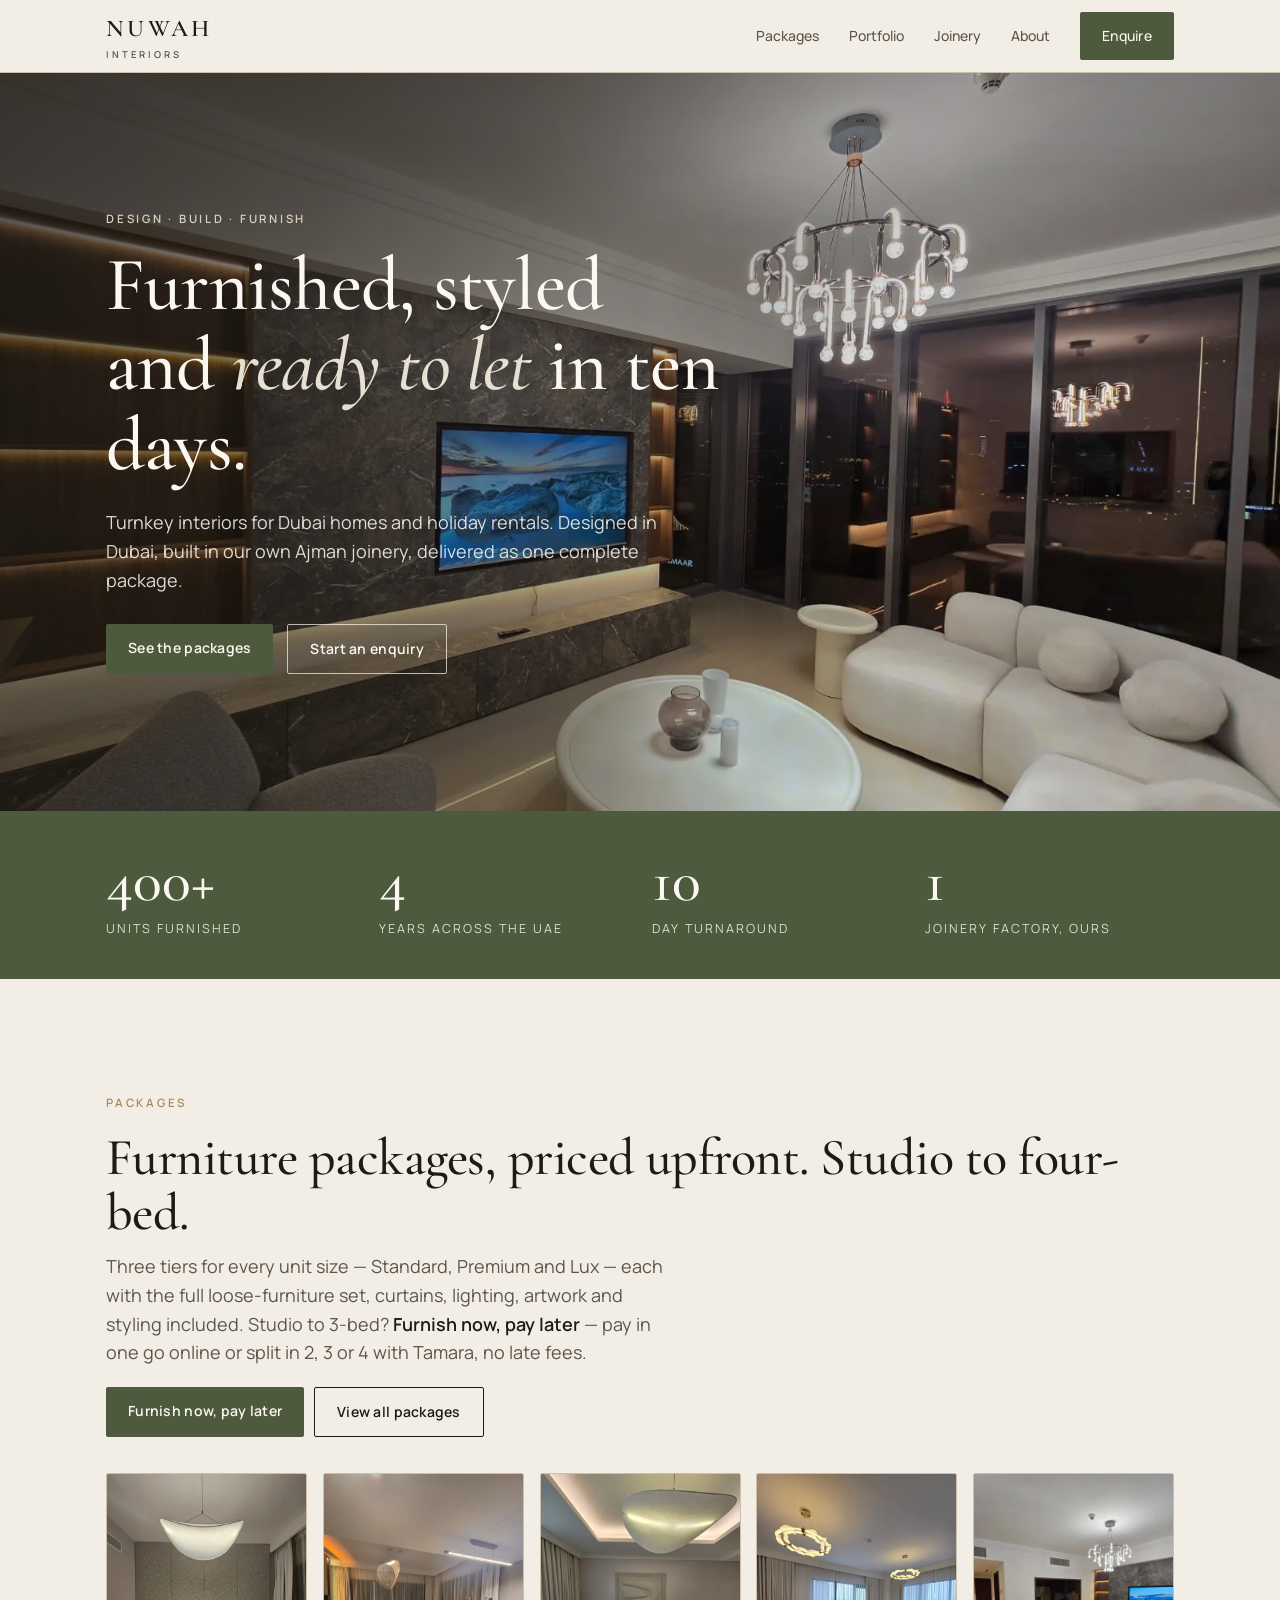
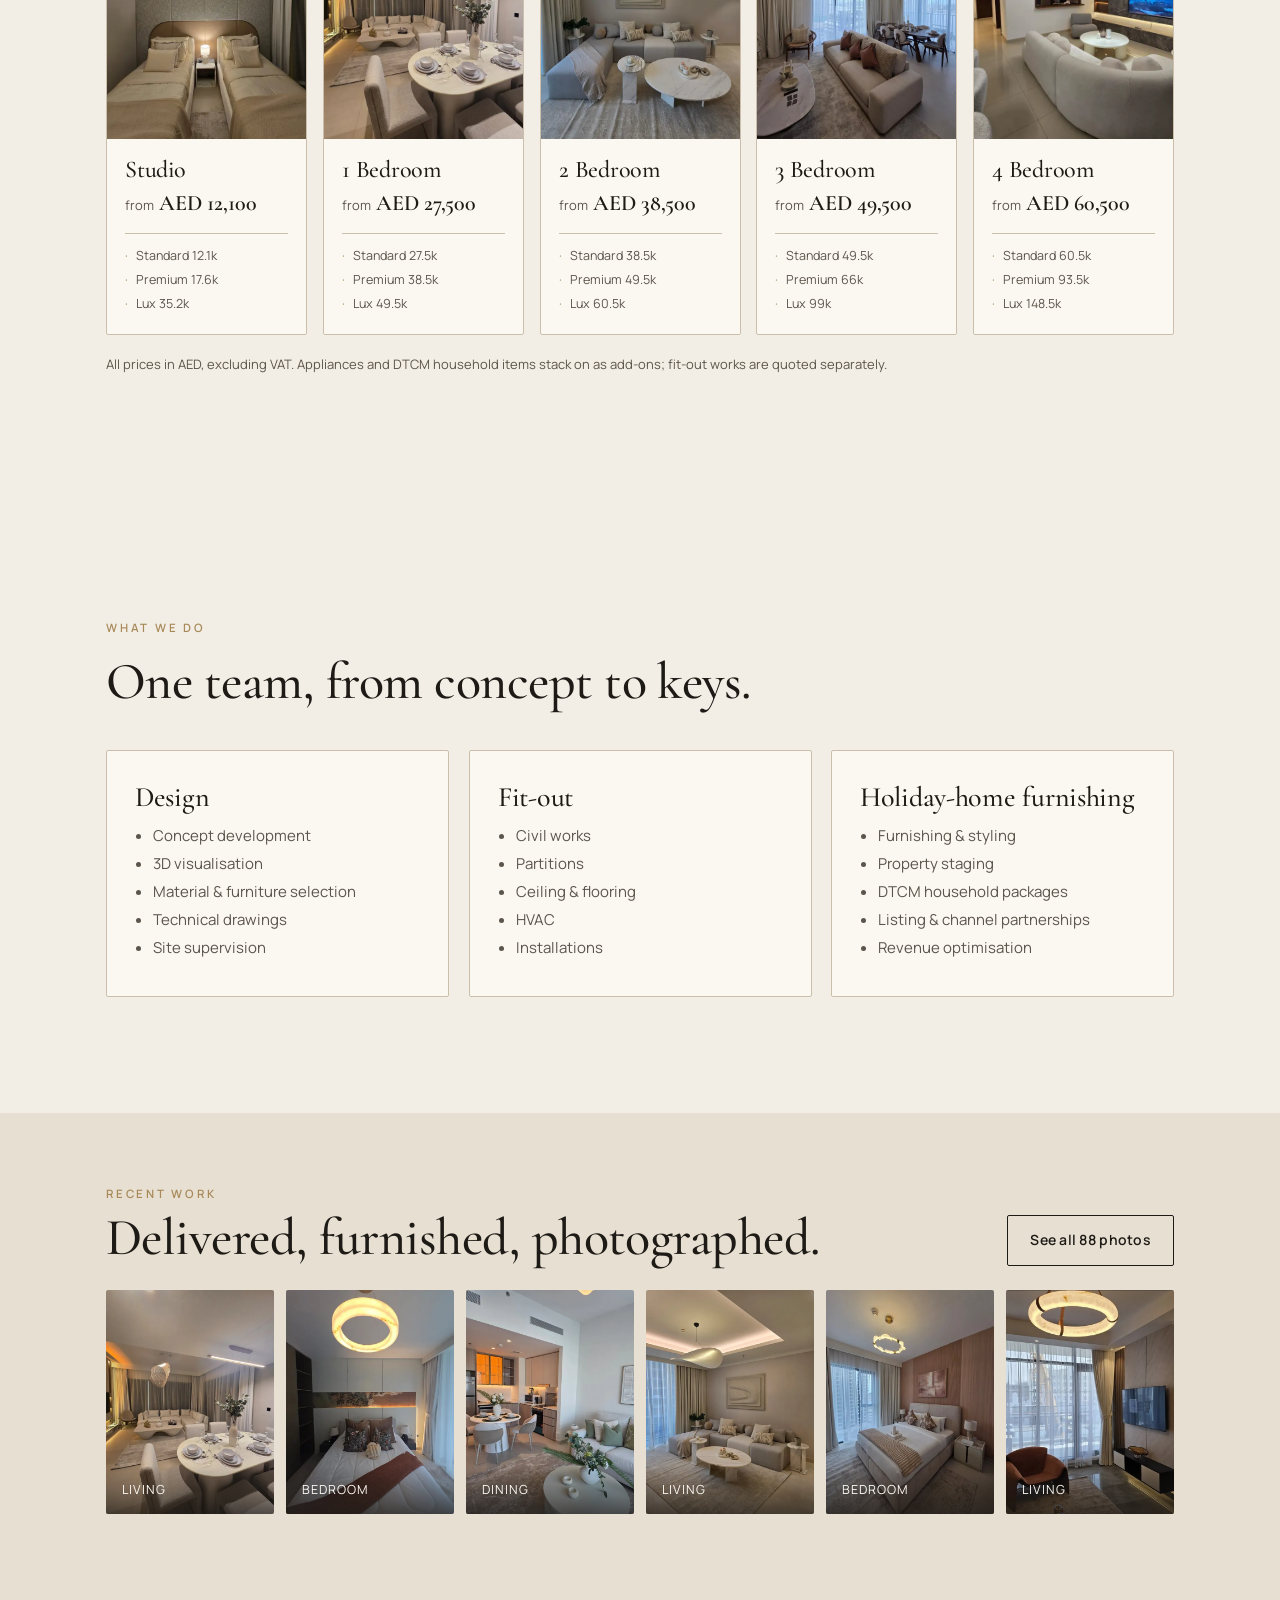
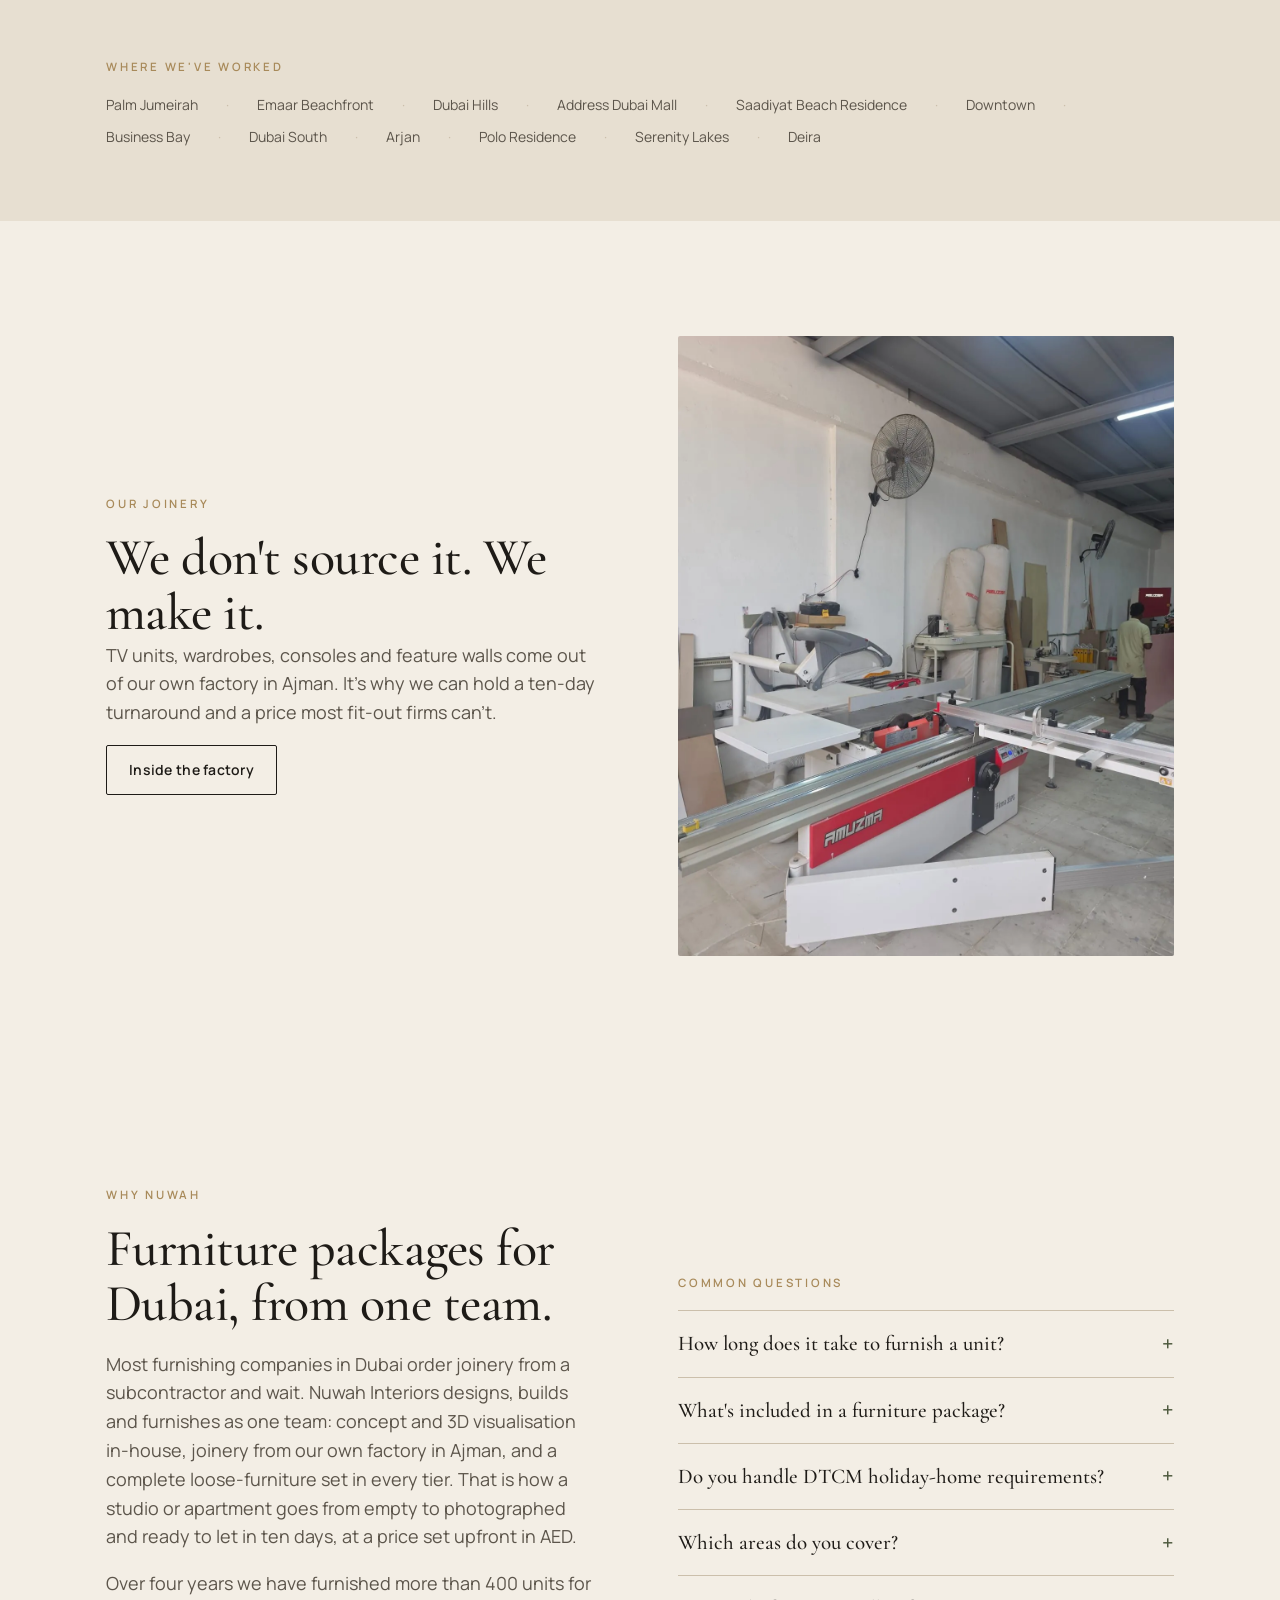
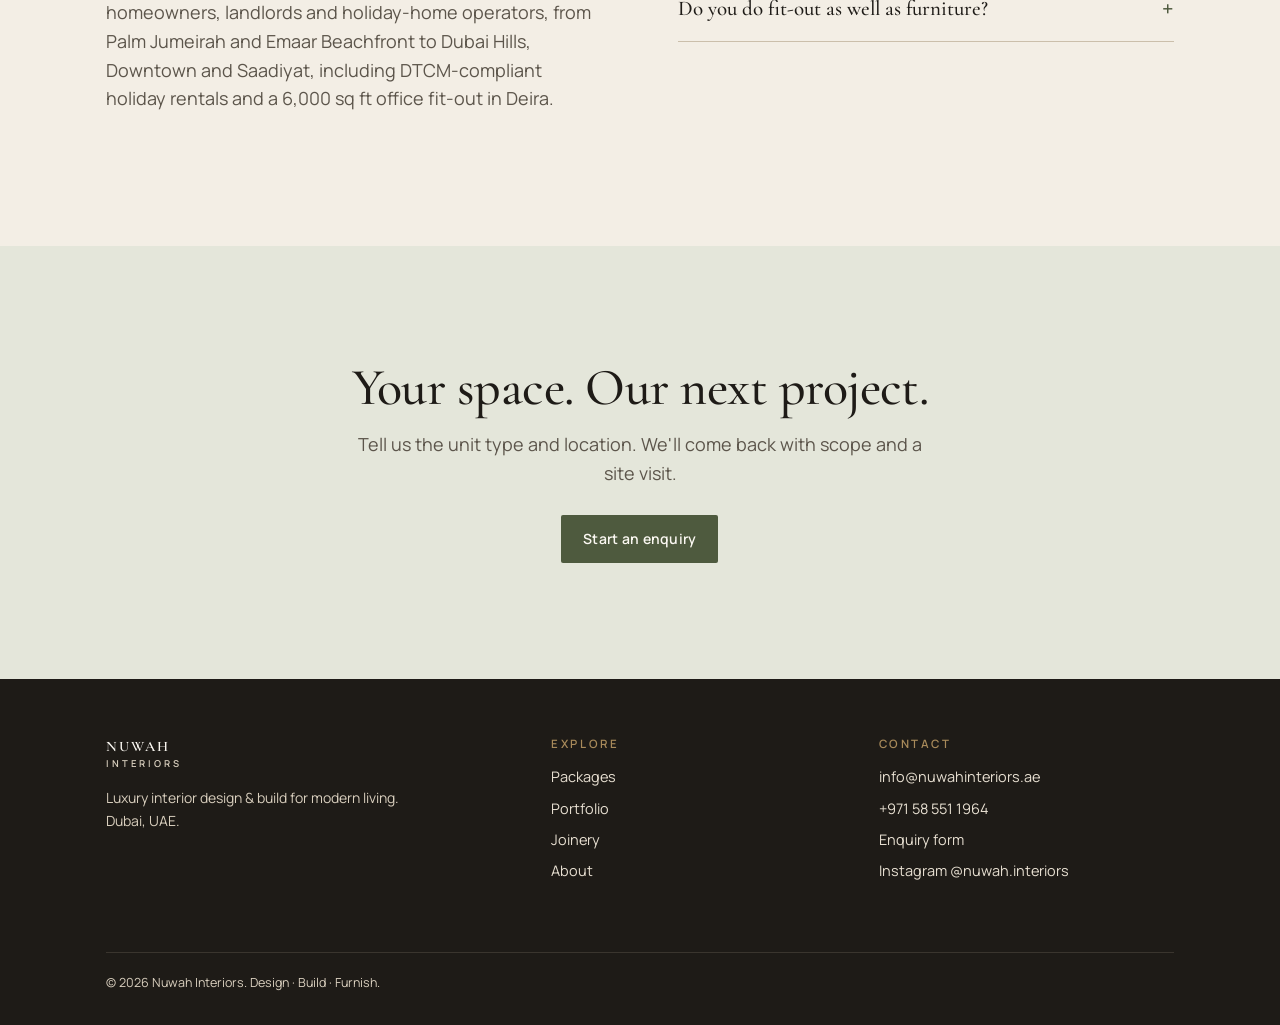
==== commit 100c2bf6: "book: furnish now, pay later with Tamara; prices +10%; additional payments page" ====
--- a/index.html
+++ b/index.html
@@ -12,7 +12,7 @@
 <link rel="preconnect" href="https://fonts.googleapis.com" />
 <link rel="preconnect" href="https://fonts.gstatic.com" crossorigin />
 <link rel="preload" as="style" href="https://fonts.googleapis.com/css2?family=Cormorant+Garamond:ital,wght@0,500;0,600;1,500&family=Manrope:wght@400;500;600;700&display=swap" /><link rel="stylesheet" href="https://fonts.googleapis.com/css2?family=Cormorant+Garamond:ital,wght@0,500;0,600;1,500&family=Manrope:wght@400;500;600;700&display=swap" media="print" onload="this.media='all'" /><noscript><link rel="stylesheet" href="https://fonts.googleapis.com/css2?family=Cormorant+Garamond:ital,wght@0,500;0,600;1,500&family=Manrope:wght@400;500;600;700&display=swap" /></noscript>
-<link rel="stylesheet" href="/styles.min.css?v=202610292256" />
+<link rel="stylesheet" href="/styles.min.css?v=202610292323" />
 <!-- seo:start -->
 <link rel="canonical" href="https://nuwahinteriors.ae/" />
 <link rel="preload" as="image" href="/assets/web/work-15.webp" fetchpriority="high" />
@@ -34,8 +34,8 @@
 <meta name="twitter:title" content="Nuwah Interiors — Furniture Packages &amp; Fit-Out, Dubai" />
 <meta name="twitter:description" content="Turnkey furniture packages, interior design and fit-out for Dubai homes and holiday rentals. 400+ units furnished, 10-day turnaround, own Ajman joinery." />
 <meta name="twitter:image" content="https://nuwahinteriors.ae/assets/web/og-image.jpg" />
-<script type="application/ld+json">[{"@context":"https://schema.org","@type":["LocalBusiness","HomeAndConstructionBusiness"],"@id":"https://nuwahinteriors.ae/#business","name":"Nuwah Interiors","legalName":"Nuwah Technical Services L.L.C","url":"https://nuwahinteriors.ae/","logo":"https://nuwahinteriors.ae/assets/web/logo-512.png","image":"https://nuwahinteriors.ae/assets/web/og-image.jpg","description":"Turnkey interior design, fit-out and furniture packages for homes and holiday rentals in Dubai. 400+ units furnished, 10-day turnaround, built in our own Ajman joinery.","telephone":"+971585511964","email":"info@nuwahinteriors.ae","address":{"@type":"PostalAddress","addressLocality":"Dubai","addressCountry":"AE"},"areaServed":[{"@type":"City","name":"Dubai"},{"@type":"City","name":"Abu Dhabi"},{"@type":"City","name":"Ajman"}],"founder":{"@type":"Person","name":"Halla Alfahmawi","jobTitle":"Founder & CEO"},"priceRange":"AED 11,000 - 135,000","sameAs":["https://www.instagram.com/nuwah.interiors/"],"knowsAbout":["Interior design","Fit-out","Furniture packages","Holiday home furnishing","Joinery"]},{"@context":"https://schema.org","@type":"WebSite","@id":"https://nuwahinteriors.ae/#website","url":"https://nuwahinteriors.ae/","name":"Nuwah Interiors","publisher":{"@id":"https://nuwahinteriors.ae/#business"}}]</script>
-<!-- seo:end --><script src="/site.min.js?v=202610292256" defer></script>
+<script type="application/ld+json">[{"@context":"https://schema.org","@type":["LocalBusiness","HomeAndConstructionBusiness"],"@id":"https://nuwahinteriors.ae/#business","name":"Nuwah Interiors","legalName":"Nuwah Technical Services L.L.C","url":"https://nuwahinteriors.ae/","logo":"https://nuwahinteriors.ae/assets/web/logo-512.png","image":"https://nuwahinteriors.ae/assets/web/og-image.jpg","description":"Turnkey interior design, fit-out and furniture packages for homes and holiday rentals in Dubai. 400+ units furnished, 10-day turnaround, built in our own Ajman joinery.","telephone":"+971585511964","email":"info@nuwahinteriors.ae","address":{"@type":"PostalAddress","addressLocality":"Dubai","addressCountry":"AE"},"areaServed":[{"@type":"City","name":"Dubai"},{"@type":"City","name":"Abu Dhabi"},{"@type":"City","name":"Ajman"}],"founder":{"@type":"Person","name":"Halla Alfahmawi","jobTitle":"Founder & CEO"},"priceRange":"AED 12,100 - 148,500","sameAs":["https://www.instagram.com/nuwah.interiors/"],"knowsAbout":["Interior design","Fit-out","Furniture packages","Holiday home furnishing","Joinery"]},{"@context":"https://schema.org","@type":"WebSite","@id":"https://nuwahinteriors.ae/#website","url":"https://nuwahinteriors.ae/","name":"Nuwah Interiors","publisher":{"@id":"https://nuwahinteriors.ae/#business"}}]</script>
+<!-- seo:end --><script src="/site.min.js?v=202610292323" defer></script>
 </head>
 <body>
 
@@ -83,7 +83,7 @@
       <div>
         <p class="eyebrow">Packages</p>
         <h2 style="margin-bottom:12px">Furniture packages, priced upfront. Studio to four-bed.</h2>
-        <p class="lede" style="margin:0">Three tiers for every unit size — Standard, Premium and Lux — each with the full loose-furniture set, curtains, lighting, artwork and styling included. Studio to 3-bed? <strong style="color:var(--ink);font-weight:600">Furnish now, pay later</strong> with Tamara — split in 2, 3 or 4, no late fees.</p>
+        <p class="lede" style="margin:0">Three tiers for every unit size — Standard, Premium and Lux — each with the full loose-furniture set, curtains, lighting, artwork and styling included. Studio to 3-bed? <strong style="color:var(--ink);font-weight:600">Furnish now, pay later</strong> — pay in one go online or split in 2, 3 or 4 with Tamara, no late fees.</p>
       </div>
       <div style="display:flex;gap:10px;flex-wrap:wrap"><a class="btn" href="/book/">Furnish now, pay later</a><a class="btn btn-ghost" href="/packages/">View all packages</a></div>
     </div>
@@ -92,40 +92,40 @@
         <figure><img src="/assets/web/work-46-800.webp" alt="Furnished studio bedroom by Nuwah Interiors" loading="lazy" /></figure>
         <div class="pkg-body">
           <h3>Studio</h3>
-          <div class="pkg-from">from <strong>AED 11,000</strong></div>
-          <div class="pkg-tiers"><span>Standard 11k</span><span>Premium 16k</span><span>Lux 32k</span></div>
+          <div class="pkg-from">from <strong>AED 12,100</strong></div>
+          <div class="pkg-tiers"><span>Standard 12.1k</span><span>Premium 17.6k</span><span>Lux 35.2k</span></div>
         </div>
       </a>
       <a class="pkg" href="/packages/">
         <figure><img src="/assets/web/work-01-800.webp" alt="Furnished one-bedroom living and dining by Nuwah Interiors" loading="lazy" /></figure>
         <div class="pkg-body">
           <h3>1 Bedroom</h3>
-          <div class="pkg-from">from <strong>AED 25,000</strong></div>
-          <div class="pkg-tiers"><span>Standard 25k</span><span>Premium 35k</span><span>Lux 45k</span></div>
+          <div class="pkg-from">from <strong>AED 27,500</strong></div>
+          <div class="pkg-tiers"><span>Standard 27.5k</span><span>Premium 38.5k</span><span>Lux 49.5k</span></div>
         </div>
       </a>
       <a class="pkg" href="/packages/">
         <figure><img src="/assets/web/work-03-800.webp" alt="Furnished two-bedroom living room by Nuwah Interiors" loading="lazy" /></figure>
         <div class="pkg-body">
           <h3>2 Bedroom</h3>
-          <div class="pkg-from">from <strong>AED 35,000</strong></div>
-          <div class="pkg-tiers"><span>Standard 35k</span><span>Premium 45k</span><span>Lux 55k</span></div>
+          <div class="pkg-from">from <strong>AED 38,500</strong></div>
+          <div class="pkg-tiers"><span>Standard 38.5k</span><span>Premium 49.5k</span><span>Lux 60.5k</span></div>
         </div>
       </a>
       <a class="pkg" href="/packages/">
         <figure><img src="/assets/web/work-08-800.webp" alt="Furnished three-bedroom living and dining by Nuwah Interiors" loading="lazy" /></figure>
         <div class="pkg-body">
           <h3>3 Bedroom</h3>
-          <div class="pkg-from">from <strong>AED 45,000</strong></div>
-          <div class="pkg-tiers"><span>Standard 45k</span><span>Premium 60k</span><span>Lux 90k</span></div>
+          <div class="pkg-from">from <strong>AED 49,500</strong></div>
+          <div class="pkg-tiers"><span>Standard 49.5k</span><span>Premium 66k</span><span>Lux 99k</span></div>
         </div>
       </a>
       <a class="pkg" href="/packages/">
         <figure><img src="/assets/web/work-11-800.webp" alt="Furnished four-bedroom living room by Nuwah Interiors" loading="lazy" /></figure>
         <div class="pkg-body">
           <h3>4 Bedroom</h3>
-          <div class="pkg-from">from <strong>AED 55,000</strong></div>
-          <div class="pkg-tiers"><span>Standard 55k</span><span>Premium 85k</span><span>Lux 135k</span></div>
+          <div class="pkg-from">from <strong>AED 60,500</strong></div>
+          <div class="pkg-tiers"><span>Standard 60.5k</span><span>Premium 93.5k</span><span>Lux 148.5k</span></div>
         </div>
       </a>
     </div>
--- a/styles.min.css
+++ b/styles.min.css
@@ -1 +1 @@
-:root{--paper:#F3EEE5;--sand:#E7DFD1;--sand-deep:#D9CFBE;--line:#CBBFAB;--ink:#1E1B17;--ink-soft:#5C554B;--olive:#4E5A3E;--olive-deep:#3B4530;--olive-tint:#E4E6DA;--brass:#A88A5A;--white:#FBF8F2;--max:1180px;--gutter:clamp(20px,5vw,56px)}*{box-sizing:border-box}html{scroll-behavior:smooth}body{margin:0;font-family:"Manrope",system-ui,sans-serif;font-size:16px;line-height:1.6;color:var(--ink);background:var(--paper);-webkit-font-smoothing:antialiased}img{max-width:100%;display:block}a{color:inherit}h1,h2,h3,.display{font-family:"Cormorant Garamond",Georgia,serif;font-weight:500;line-height:1.05;letter-spacing:-0.01em;margin:0}h1{font-size:clamp(40px,6.2vw,76px)}h2{font-size:clamp(32px,4.4vw,52px)}h3{font-size:clamp(22px,2.4vw,28px)}p{margin:0 0 1em}.lede{font-size:18px;color:var(--ink-soft);max-width:52ch}.eyebrow{font-size:11.5px;letter-spacing:0.24em;text-transform:uppercase;font-weight:600;color:var(--brass);margin:0 0 18px}.wrap{max-width:var(--max);margin:0 auto;padding:0 var(--gutter)}.section{padding:clamp(64px,9vw,120px) 0}.section-tight{padding:clamp(40px,6vw,72px) 0}.rule{border:0;height:1px;background:var(--line);margin:0}.nav{position:sticky;top:0;z-index:50;background:color-mix(in srgb,var(--paper) 88%,transparent);backdrop-filter:blur(10px);border-bottom:1px solid var(--line)}.nav .wrap{display:flex;align-items:center;justify-content:space-between;height:72px}.wordmark{font-family:"Cormorant Garamond",Georgia,serif;font-size:24px;font-weight:600;letter-spacing:0.14em;text-decoration:none;text-transform:uppercase}.wordmark small{display:block;font-family:"Manrope",sans-serif;font-size:9.5px;letter-spacing:0.3em;font-weight:600;color:var(--ink-soft);margin-top:-2px}.links{display:flex;gap:30px;align-items:center;list-style:none;margin:0;padding:0}.links a{text-decoration:none;font-size:14px;font-weight:500;color:var(--ink-soft)}.links a:hover,.links a.active{color:var(--ink)}.links a.btn,.links a.btn:hover{color:var(--white)}.btn{display:inline-block;padding:13px 22px;background:var(--olive);color:var(--white);font-size:14px;font-weight:600;letter-spacing:0.02em;text-decoration:none;border:0;border-radius:2px;cursor:pointer;transition:background .15s,transform .08s}.btn:hover{background:var(--olive-deep)}.btn:active{transform:translateY(1px)}.btn-ghost{background:transparent;color:var(--ink);border:1px solid var(--ink)}.btn-ghost:hover{background:var(--ink);color:var(--white)}.nav-toggle{display:none;background:none;border:0;font-size:26px;cursor:pointer}@media (max-width:820px){.links{display:none;position:absolute;top:72px;left:0;right:0;flex-direction:column;gap:0;background:var(--paper);border-bottom:1px solid var(--line)}.links.open{display:flex}.links li{width:100%}.links a{display:block;padding:16px var(--gutter);border-top:1px solid var(--line)}.links .btn{margin:12px var(--gutter) 20px;display:inline-block}.nav-toggle{display:block}}.hero{padding:clamp(48px,7vw,96px) 0 clamp(48px,7vw,88px)}.hero .wrap{display:grid;grid-template-columns:1.1fr 0.9fr;gap:clamp(32px,6vw,80px);align-items:center}.hero h1{margin-bottom:22px}.hero h1 em{font-style:italic;color:var(--olive)}.hero-actions{display:flex;gap:14px;flex-wrap:wrap;margin-top:30px}.hero-img{aspect-ratio:3 / 4;overflow:hidden;border-radius:2px;background:var(--sand)}.hero-img img{width:100%;height:100%;object-fit:cover}@media (max-width:820px){.hero .wrap{grid-template-columns:1fr}.hero-img{aspect-ratio:4 / 5}}.hero-bleed{position:relative;min-height:clamp(560px,82vh,860px);display:flex;align-items:center;padding:clamp(72px,10vw,120px) 0;color:var(--white);overflow:hidden;isolation:isolate}.hero-bleed .hero-bg{position:absolute;inset:0;width:100%;height:100%;object-fit:cover;object-position:50% 38%;z-index:-2}.hero-bleed::before{content:"";position:absolute;inset:0;z-index:-1;background:linear-gradient(100deg,rgba(30,27,23,.72) 0%,rgba(30,27,23,.48) 40%,rgba(30,27,23,.12) 68%,rgba(30,27,23,0) 100%),linear-gradient(180deg,rgba(30,27,23,.25) 0%,rgba(30,27,23,0) 30%)}.hero-bleed .wrap{display:block;width:100%}.hero-bleed .hero-copy{max-width:620px}.hero-bleed .eyebrow{color:var(--sand-deep)}.hero-bleed h1 em{color:var(--sand)}.hero-bleed .lede{color:rgba(251,248,242,.86)}.hero-bleed .btn-ghost{color:var(--white);border-color:rgba(251,248,242,.7)}.hero-bleed .btn-ghost:hover{background:var(--white);color:var(--ink);border-color:var(--white)}@media (max-width:820px){.hero-bleed{min-height:78vh}.hero-bleed .hero-bg{object-position:55% 50%}.hero-bleed::before{background:linear-gradient(180deg,rgba(30,27,23,.55) 0%,rgba(30,27,23,.72) 100%)}}.pkgs{display:grid;grid-template-columns:repeat(5,1fr);gap:16px}.pkg{display:block;text-decoration:none;color:inherit;background:var(--white);border:1px solid var(--line);border-radius:2px;overflow:hidden;transition:transform .2s,box-shadow .2s,border-color .2s}.pkg:hover{transform:translateY(-3px);border-color:var(--olive);box-shadow:0 24px 50px -30px rgba(78,90,62,.55)}.pkg figure{margin:0;aspect-ratio:3 / 4;overflow:hidden;background:var(--sand)}.pkg img{width:100%;height:100%;object-fit:cover;transition:transform .5s ease}.pkg:hover img{transform:scale(1.04)}.pkg-body{padding:18px 18px 20px}.pkg h3{font-size:24px;margin-bottom:4px}.pkg-from{font-size:13px;color:var(--ink-soft);margin-bottom:12px}.pkg-from strong{font-family:"Cormorant Garamond",Georgia,serif;font-size:22px;font-weight:600;color:var(--ink);margin-left:2px}.pkg-tiers{display:flex;flex-direction:column;gap:4px;font-size:12.5px;color:var(--ink-soft);border-top:1px solid var(--line);padding-top:12px}.pkg-tiers span::before{content:"·";color:var(--brass);margin-right:8px}@media (max-width:1080px){.pkgs{grid-template-columns:repeat(3,1fr)}}@media (max-width:640px){.pkgs{grid-template-columns:repeat(2,1fr)}}@media (max-width:400px){.pkgs{grid-template-columns:1fr}}.band{background:var(--olive);color:var(--white)}.band .wrap{display:grid;grid-template-columns:repeat(4,1fr);padding-top:40px;padding-bottom:40px;gap:24px}.stat .num{font-family:"Cormorant Garamond",serif;font-size:clamp(40px,5vw,60px);line-height:1;font-weight:500}.stat .lbl{font-size:12.5px;letter-spacing:0.16em;text-transform:uppercase;opacity:.82;margin-top:8px}@media (max-width:820px){.band .wrap{grid-template-columns:repeat(2,1fr)}}.split{display:grid;grid-template-columns:1fr 1fr;gap:clamp(32px,6vw,80px);align-items:center}.split.rev>:first-child{order:2}.split .img{aspect-ratio:4 / 5;overflow:hidden;border-radius:2px;background:var(--sand)}.split .img img{width:100%;height:100%;object-fit:cover}@media (max-width:820px){.split,.split.rev{grid-template-columns:1fr}.split.rev>:first-child{order:0}}.grid-3{display:grid;grid-template-columns:repeat(3,1fr);gap:20px}.grid-2{display:grid;grid-template-columns:repeat(2,1fr);gap:20px}.card{background:var(--white);border:1px solid var(--line);padding:32px 28px;border-radius:2px}.card h3{margin-bottom:12px}.card ul{margin:0;padding-left:18px;color:var(--ink-soft);font-size:15px}.card li{margin-bottom:4px}@media (max-width:820px){.grid-3,.grid-2{grid-template-columns:1fr}}.strip{display:flex;flex-wrap:wrap;gap:10px 28px;color:var(--ink-soft);font-size:14px}.strip span::after{content:"·";margin-left:28px;color:var(--line)}.strip span:last-child::after{content:""}.gallery{display:grid;grid-template-columns:repeat(3,1fr);gap:16px}.gallery figure{margin:0;aspect-ratio:3 / 4;overflow:hidden;border-radius:2px;background:var(--sand);position:relative}.gallery img{width:100%;height:100%;object-fit:cover;transition:transform .5s ease}.gallery figure:hover img{transform:scale(1.03)}.gallery figcaption{position:absolute;left:0;right:0;bottom:0;padding:14px 16px;font-size:12.5px;letter-spacing:.08em;text-transform:uppercase;color:var(--white);background:linear-gradient(transparent,rgba(30,27,23,.7))}.gallery figure{cursor:zoom-in}.gallery figure.wide{grid-column:span 2;aspect-ratio:auto}.gallery figure.hide{display:none}@media (max-width:820px){.gallery{grid-template-columns:repeat(2,1fr)}.gallery figure.wide{aspect-ratio:3 / 2}}@media (max-width:480px){.gallery{grid-template-columns:1fr}.gallery figure.wide{grid-column:auto}}.gallery.home-gallery{grid-template-columns:repeat(6,1fr);gap:12px}.home-gallery a{display:block}.home-gallery figure{cursor:pointer}@media (max-width:820px){.gallery.home-gallery{grid-template-columns:repeat(3,1fr)}}@media (max-width:480px){.gallery.home-gallery{grid-template-columns:repeat(2,1fr)}}.lb{position:fixed;inset:0;z-index:100;display:none;align-items:center;justify-content:center;background:rgba(30,27,23,.94)}.lb.on{display:flex}.lb img{max-width:min(92vw,1400px);max-height:86vh;width:auto;height:auto;object-fit:contain;border-radius:2px;box-shadow:0 30px 80px rgba(0,0,0,.5)}.lb button{position:absolute;background:none;border:0;color:var(--white);cursor:pointer;font-family:"Cormorant Garamond",serif;line-height:1;opacity:.75;transition:opacity .15s}.lb button:hover{opacity:1}.lb-x{top:14px;right:20px;font-size:44px}.lb-nav{top:50%;transform:translateY(-50%);font-size:72px;padding:20px 18px}.lb-prev{left:8px}.lb-next{right:8px}.lb-cap{position:absolute;bottom:18px;left:0;right:0;text-align:center;color:var(--sand-deep);font-size:12.5px;letter-spacing:.1em;text-transform:uppercase}@media (max-width:820px){.lb-nav{font-size:52px;padding:20px 8px}.lb img{max-height:80vh}}.proof{display:flex;flex-wrap:wrap;gap:10px 24px;margin:-14px 0 30px;padding:16px 0;border-top:1px solid var(--line);border-bottom:1px solid var(--line);font-size:14px;color:var(--ink-soft)}.proof strong{font-family:"Cormorant Garamond",Georgia,serif;font-size:22px;font-weight:600;color:var(--ink);margin-right:6px}.proof a{color:var(--olive);font-weight:600;text-decoration:none}.proof a:hover{color:var(--olive-deep)}.tier-tabs{display:flex;gap:8px;flex-wrap:wrap;margin-bottom:28px}.tier-tabs button{padding:10px 18px;background:transparent;border:1px solid var(--line);border-radius:2px;font-family:inherit;font-size:14px;font-weight:500;color:var(--ink-soft);cursor:pointer}.tier-tabs button.on{background:var(--ink);color:var(--white);border-color:var(--ink)}.tiers{display:grid;grid-template-columns:repeat(3,1fr);gap:20px}.tier{background:var(--white);border:1px solid var(--line);padding:34px 30px;border-radius:2px;position:relative}.tier.feat{border-color:var(--olive);box-shadow:0 24px 50px -30px rgba(78,90,62,.55)}.tier .name{font-size:12px;letter-spacing:.22em;text-transform:uppercase;font-weight:600;color:var(--brass)}.tier .price{font-family:"Cormorant Garamond",serif;font-size:48px;font-weight:500;line-height:1.1;margin:14px 0 2px}.tier .price small{font-family:"Manrope",sans-serif;font-size:13px;color:var(--ink-soft);font-weight:500;margin-left:4px}.tier .grade{font-size:13px;color:var(--ink-soft);margin-bottom:20px}.tier ul{margin:0 0 24px;padding-left:18px;font-size:14.5px;color:var(--ink-soft)}.tier li{margin-bottom:6px}.tier .btn{width:100%;text-align:center}.panel{display:none}.panel.on{display:block}.extras{display:grid;grid-template-columns:repeat(3,1fr);gap:20px;margin-top:20px}.extra{background:var(--olive-tint);padding:26px 24px;border-radius:2px}.extra .name{font-size:12px;letter-spacing:.2em;text-transform:uppercase;font-weight:600;color:var(--olive-deep)}.extra .price{font-family:"Cormorant Garamond",serif;font-size:34px;margin:8px 0 8px}.extra p{font-size:14px;color:var(--ink-soft);margin:0}@media (max-width:820px){.tiers,.extras{grid-template-columns:1fr}}.form-card{max-width:680px;margin:0 auto;background:var(--white);border:1px solid var(--line);padding:clamp(28px,5vw,48px);border-radius:2px}.field{margin-bottom:28px}.q{display:block;font-family:"Cormorant Garamond",serif;font-size:22px;font-weight:500;margin-bottom:6px}.q .opt{font-family:"Manrope",sans-serif;font-size:12px;color:var(--ink-soft);margin-left:8px}.hint{font-size:13px;color:var(--ink-soft);margin:0 0 14px}.choices{display:grid;grid-template-columns:repeat(2,1fr);gap:10px}.choice{position:relative;display:flex;align-items:center;justify-content:center;padding:14px 12px;border:1px solid var(--line);border-radius:2px;background:var(--paper);font-size:14.5px;font-weight:500;cursor:pointer;user-select:none;transition:.15s}.choice:hover{border-color:var(--olive)}.choice input{position:absolute;opacity:0;inset:0;margin:0;cursor:pointer}.choice.selected{background:var(--olive);border-color:var(--olive-deep);color:var(--white)}.choice:focus-within{outline:2px solid var(--olive-deep);outline-offset:2px}input[type=text],input[type=tel],input[type=email],select,textarea{width:100%;padding:14px 15px;font-family:inherit;font-size:15px;color:var(--ink);background:var(--paper);border:1px solid var(--line);border-radius:2px;appearance:none}textarea{min-height:110px;resize:vertical}select{background-image:url("data:image/svg+xml,%3Csvg xmlns='http://www.w3.org/2000/svg' width='14' height='14' viewBox='0 0 24 24' fill='none' stroke='%234E5A3E' stroke-width='2'%3E%3Cpath d='M6 9l6 6 6-6'/%3E%3C/svg%3E");background-repeat:no-repeat;background-position:right 15px center}input:focus-visible,select:focus-visible,textarea:focus-visible{outline:2px solid var(--olive-deep);outline-offset:2px}.submit{width:100%;padding:16px}.submit:disabled{opacity:.55;cursor:default}.error{color:#8A3A2A;font-size:13.5px;margin:14px 0 0;display:none}.error.show{display:block}.done{display:none;text-align:center;padding:24px 0 8px}.done.show{display:block}.form-card.sent .form-body{display:none}.check{width:54px;height:54px;margin:0 auto 20px;border-radius:50%;background:var(--olive);display:flex;align-items:center;justify-content:center}@media (max-width:460px){.choices{grid-template-columns:1fr}}.book-card{max-width:760px}.steps{display:grid;grid-template-columns:repeat(4,1fr);gap:14px;max-width:1040px;margin:0 auto 40px}.step{background:var(--white);border:1px solid var(--line);padding:18px 18px 16px;border-radius:2px;font-size:13.5px;line-height:1.5;color:var(--ink-soft)}.step i{display:block;font-style:normal;font-size:11px;letter-spacing:.22em;text-transform:uppercase;color:var(--brass);font-weight:600;margin-bottom:8px}.step b{display:block;font-family:"Cormorant Garamond",Georgia,serif;font-size:21px;font-weight:500;line-height:1.15;color:var(--ink);margin-bottom:6px}.tier-pick{display:grid;grid-template-columns:repeat(3,1fr);gap:10px}.tier-pick .choice{flex-direction:column;align-items:flex-start;justify-content:flex-start;text-align:left;padding:16px;gap:2px}.tier-pick .tn{font-size:11px;letter-spacing:.22em;text-transform:uppercase;color:var(--brass);font-weight:600}.tier-pick .tp{font-family:"Cormorant Garamond",Georgia,serif;font-size:28px;font-weight:600;line-height:1.15}.tier-pick .tp small{font-family:"Manrope",sans-serif;font-size:12px;font-weight:500;color:var(--ink-soft);margin-left:3px}.tier-pick .tg{font-size:12.5px;font-weight:400;color:var(--ink-soft);line-height:1.4}.tier-pick .choice.selected .tn{color:var(--sand)}.tier-pick .choice.selected .tg,.tier-pick .choice.selected .tp small{color:var(--sand-deep)}.pay-pick{grid-template-columns:1fr 1fr}.pay-pick .tg{margin-top:4px}.choice.off{opacity:.45;cursor:not-allowed}.choice.off:hover{border-color:var(--line)}.choice.off input{cursor:not-allowed}.row2{display:grid;grid-template-columns:1fr 1fr;gap:12px}.sum{background:var(--paper);border:1px solid var(--line);border-radius:2px;padding:20px 22px 16px;margin-bottom:28px}.sum .sr{display:flex;justify-content:space-between;align-items:baseline;gap:16px;padding:8px 0;border-bottom:1px solid var(--line);font-size:14.5px;color:var(--ink-soft)}.sum .sr:last-of-type{border-bottom:0}.sum .sr b{color:var(--ink);font-weight:600;text-align:right}.sum .sr.due b{font-family:"Cormorant Garamond",Georgia,serif;font-size:30px;font-weight:600;color:var(--olive);line-height:1}.sum .widget{margin-top:10px}.sum .widget:empty{display:none}.sum .fine{font-size:12.5px;color:var(--ink-soft);margin:12px 0 0;line-height:1.5}.agree{display:flex;gap:12px;align-items:flex-start;font-size:14px;line-height:1.5;color:var(--ink-soft);cursor:pointer}.agree input{width:18px;height:18px;margin:3px 0 0;flex:none;accent-color:var(--olive)}.secure{text-align:center;font-size:12.5px;color:var(--ink-soft);margin:14px 0 0}.spin{width:38px;height:38px;border:3px solid var(--sand-deep);border-top-color:var(--olive);border-radius:50%;margin:0 auto 20px;animation:spin .9s linear infinite}@keyframes spin{to{transform:rotate(360deg)}}.tier-enq{display:block;text-align:center;font-size:13px;margin-top:10px;color:var(--ink-soft);text-decoration:none}.tier-enq:hover{color:var(--olive)}@media (max-width:900px){.steps{grid-template-columns:1fr 1fr}}@media (max-width:560px){.steps,.tier-pick,.pay-pick,.row2{grid-template-columns:1fr}.sum .sr.due b{font-size:26px}}.faq{border-top:1px solid var(--line);padding:4px 0}.faq:last-of-type{border-bottom:1px solid var(--line)}.faq summary{cursor:pointer;list-style:none;display:flex;justify-content:space-between;align-items:center;gap:16px;padding:16px 0;font-family:"Cormorant Garamond",Georgia,serif;font-size:21px;font-weight:500;line-height:1.2}.faq summary::-webkit-details-marker{display:none}.faq summary::after{content:"+";font-family:"Manrope",sans-serif;font-size:20px;color:var(--olive);flex:none;transition:transform .2s}.faq[open] summary::after{transform:rotate(45deg)}.faq p{margin:0 0 18px;color:var(--ink-soft);font-size:15px;line-height:1.65}.rv{opacity:0;transition:opacity .8s cubic-bezier(.2,.65,.2,1),transform .8s cubic-bezier(.2,.65,.2,1);will-change:opacity,transform}.rv-up{transform:translateY(26px)}.rv-left{transform:translateX(-38px)}.rv-right{transform:translateX(38px)}.rv.in{opacity:1;transform:none}.pkg.rv.in:hover{transform:translateY(-3px)}.rv.hero-img.in{transition-duration:1.1s}.gallery figure.rv{transition-duration:.6s}.gallery figure.rv img{transition:transform .5s ease}@media (prefers-reduced-motion:reduce){.rv{opacity:1;transform:none;transition:none}}.footer{background:var(--ink);color:var(--sand);padding:56px 0 32px}.footer .wrap{display:grid;grid-template-columns:1.4fr 1fr 1fr;gap:32px}.footer .wordmark{color:var(--white)}.footer .wordmark small{color:var(--sand-deep)}.footer p{font-size:14px;color:var(--sand-deep);max-width:36ch}.footer .fh,.footer h4{margin:0 0 12px;font-size:11.5px;letter-spacing:.22em;text-transform:uppercase;color:var(--brass);font-weight:600}.footer a{color:var(--sand);text-decoration:none;font-size:14.5px;display:block;margin-bottom:8px}.footer a:hover{color:var(--white)}.copy{grid-column:1 / -1;border-top:1px solid #3a352e;margin-top:30px;padding-top:20px;font-size:12.5px;color:var(--sand-deep)}@media (max-width:820px){.footer .wrap{grid-template-columns:1fr}}+:root{--paper:#F3EEE5;--sand:#E7DFD1;--sand-deep:#D9CFBE;--line:#CBBFAB;--ink:#1E1B17;--ink-soft:#5C554B;--olive:#4E5A3E;--olive-deep:#3B4530;--olive-tint:#E4E6DA;--brass:#A88A5A;--white:#FBF8F2;--max:1180px;--gutter:clamp(20px,5vw,56px)}*{box-sizing:border-box}html{scroll-behavior:smooth}body{margin:0;font-family:"Manrope",system-ui,sans-serif;font-size:16px;line-height:1.6;color:var(--ink);background:var(--paper);-webkit-font-smoothing:antialiased}img{max-width:100%;display:block}a{color:inherit}h1,h2,h3,.display{font-family:"Cormorant Garamond",Georgia,serif;font-weight:500;line-height:1.05;letter-spacing:-0.01em;margin:0}h1{font-size:clamp(40px,6.2vw,76px)}h2{font-size:clamp(32px,4.4vw,52px)}h3{font-size:clamp(22px,2.4vw,28px)}p{margin:0 0 1em}.lede{font-size:18px;color:var(--ink-soft);max-width:52ch}.eyebrow{font-size:11.5px;letter-spacing:0.24em;text-transform:uppercase;font-weight:600;color:var(--brass);margin:0 0 18px}.wrap{max-width:var(--max);margin:0 auto;padding:0 var(--gutter)}.section{padding:clamp(64px,9vw,120px) 0}.section-tight{padding:clamp(40px,6vw,72px) 0}.rule{border:0;height:1px;background:var(--line);margin:0}.nav{position:sticky;top:0;z-index:50;background:color-mix(in srgb,var(--paper) 88%,transparent);backdrop-filter:blur(10px);border-bottom:1px solid var(--line)}.nav .wrap{display:flex;align-items:center;justify-content:space-between;height:72px}.wordmark{font-family:"Cormorant Garamond",Georgia,serif;font-size:24px;font-weight:600;letter-spacing:0.14em;text-decoration:none;text-transform:uppercase}.wordmark small{display:block;font-family:"Manrope",sans-serif;font-size:9.5px;letter-spacing:0.3em;font-weight:600;color:var(--ink-soft);margin-top:-2px}.links{display:flex;gap:30px;align-items:center;list-style:none;margin:0;padding:0}.links a{text-decoration:none;font-size:14px;font-weight:500;color:var(--ink-soft)}.links a:hover,.links a.active{color:var(--ink)}.links a.btn,.links a.btn:hover{color:var(--white)}.btn{display:inline-block;padding:13px 22px;background:var(--olive);color:var(--white);font-size:14px;font-weight:600;letter-spacing:0.02em;text-decoration:none;border:0;border-radius:2px;cursor:pointer;transition:background .15s,transform .08s}.btn:hover{background:var(--olive-deep)}.btn:active{transform:translateY(1px)}.btn-ghost{background:transparent;color:var(--ink);border:1px solid var(--ink)}.btn-ghost:hover{background:var(--ink);color:var(--white)}.nav-toggle{display:none;background:none;border:0;font-size:26px;cursor:pointer}@media (max-width:820px){.links{display:none;position:absolute;top:72px;left:0;right:0;flex-direction:column;gap:0;background:var(--paper);border-bottom:1px solid var(--line)}.links.open{display:flex}.links li{width:100%}.links a{display:block;padding:16px var(--gutter);border-top:1px solid var(--line)}.links .btn{margin:12px var(--gutter) 20px;display:inline-block}.nav-toggle{display:block}}.hero{padding:clamp(48px,7vw,96px) 0 clamp(48px,7vw,88px)}.hero .wrap{display:grid;grid-template-columns:1.1fr 0.9fr;gap:clamp(32px,6vw,80px);align-items:center}.hero h1{margin-bottom:22px}.hero h1 em{font-style:italic;color:var(--olive)}.hero-actions{display:flex;gap:14px;flex-wrap:wrap;margin-top:30px}.hero-img{aspect-ratio:3 / 4;overflow:hidden;border-radius:2px;background:var(--sand)}.hero-img img{width:100%;height:100%;object-fit:cover}@media (max-width:820px){.hero .wrap{grid-template-columns:1fr}.hero-img{aspect-ratio:4 / 5}}.hero-bleed{position:relative;min-height:clamp(560px,82vh,860px);display:flex;align-items:center;padding:clamp(72px,10vw,120px) 0;color:var(--white);overflow:hidden;isolation:isolate}.hero-bleed .hero-bg{position:absolute;inset:0;width:100%;height:100%;object-fit:cover;object-position:50% 38%;z-index:-2}.hero-bleed::before{content:"";position:absolute;inset:0;z-index:-1;background:linear-gradient(100deg,rgba(30,27,23,.72) 0%,rgba(30,27,23,.48) 40%,rgba(30,27,23,.12) 68%,rgba(30,27,23,0) 100%),linear-gradient(180deg,rgba(30,27,23,.25) 0%,rgba(30,27,23,0) 30%)}.hero-bleed .wrap{display:block;width:100%}.hero-bleed .hero-copy{max-width:620px}.hero-bleed .eyebrow{color:var(--sand-deep)}.hero-bleed h1 em{color:var(--sand)}.hero-bleed .lede{color:rgba(251,248,242,.86)}.hero-bleed .btn-ghost{color:var(--white);border-color:rgba(251,248,242,.7)}.hero-bleed .btn-ghost:hover{background:var(--white);color:var(--ink);border-color:var(--white)}@media (max-width:820px){.hero-bleed{min-height:78vh}.hero-bleed .hero-bg{object-position:55% 50%}.hero-bleed::before{background:linear-gradient(180deg,rgba(30,27,23,.55) 0%,rgba(30,27,23,.72) 100%)}}.pkgs{display:grid;grid-template-columns:repeat(5,1fr);gap:16px}.pkg{display:block;text-decoration:none;color:inherit;background:var(--white);border:1px solid var(--line);border-radius:2px;overflow:hidden;transition:transform .2s,box-shadow .2s,border-color .2s}.pkg:hover{transform:translateY(-3px);border-color:var(--olive);box-shadow:0 24px 50px -30px rgba(78,90,62,.55)}.pkg figure{margin:0;aspect-ratio:3 / 4;overflow:hidden;background:var(--sand)}.pkg img{width:100%;height:100%;object-fit:cover;transition:transform .5s ease}.pkg:hover img{transform:scale(1.04)}.pkg-body{padding:18px 18px 20px}.pkg h3{font-size:24px;margin-bottom:4px}.pkg-from{font-size:13px;color:var(--ink-soft);margin-bottom:12px}.pkg-from strong{font-family:"Cormorant Garamond",Georgia,serif;font-size:22px;font-weight:600;color:var(--ink);margin-left:2px}.pkg-tiers{display:flex;flex-direction:column;gap:4px;font-size:12.5px;color:var(--ink-soft);border-top:1px solid var(--line);padding-top:12px}.pkg-tiers span::before{content:"·";color:var(--brass);margin-right:8px}@media (max-width:1080px){.pkgs{grid-template-columns:repeat(3,1fr)}}@media (max-width:640px){.pkgs{grid-template-columns:repeat(2,1fr)}}@media (max-width:400px){.pkgs{grid-template-columns:1fr}}.band{background:var(--olive);color:var(--white)}.band .wrap{display:grid;grid-template-columns:repeat(4,1fr);padding-top:40px;padding-bottom:40px;gap:24px}.stat .num{font-family:"Cormorant Garamond",serif;font-size:clamp(40px,5vw,60px);line-height:1;font-weight:500}.stat .lbl{font-size:12.5px;letter-spacing:0.16em;text-transform:uppercase;opacity:.82;margin-top:8px}@media (max-width:820px){.band .wrap{grid-template-columns:repeat(2,1fr)}}.split{display:grid;grid-template-columns:1fr 1fr;gap:clamp(32px,6vw,80px);align-items:center}.split.rev>:first-child{order:2}.split .img{aspect-ratio:4 / 5;overflow:hidden;border-radius:2px;background:var(--sand)}.split .img img{width:100%;height:100%;object-fit:cover}@media (max-width:820px){.split,.split.rev{grid-template-columns:1fr}.split.rev>:first-child{order:0}}.grid-3{display:grid;grid-template-columns:repeat(3,1fr);gap:20px}.grid-2{display:grid;grid-template-columns:repeat(2,1fr);gap:20px}.card{background:var(--white);border:1px solid var(--line);padding:32px 28px;border-radius:2px}.card h3{margin-bottom:12px}.card ul{margin:0;padding-left:18px;color:var(--ink-soft);font-size:15px}.card li{margin-bottom:4px}@media (max-width:820px){.grid-3,.grid-2{grid-template-columns:1fr}}.strip{display:flex;flex-wrap:wrap;gap:10px 28px;color:var(--ink-soft);font-size:14px}.strip span::after{content:"·";margin-left:28px;color:var(--line)}.strip span:last-child::after{content:""}.gallery{display:grid;grid-template-columns:repeat(3,1fr);gap:16px}.gallery figure{margin:0;aspect-ratio:3 / 4;overflow:hidden;border-radius:2px;background:var(--sand);position:relative}.gallery img{width:100%;height:100%;object-fit:cover;transition:transform .5s ease}.gallery figure:hover img{transform:scale(1.03)}.gallery figcaption{position:absolute;left:0;right:0;bottom:0;padding:14px 16px;font-size:12.5px;letter-spacing:.08em;text-transform:uppercase;color:var(--white);background:linear-gradient(transparent,rgba(30,27,23,.7))}.gallery figure{cursor:zoom-in}.gallery figure.wide{grid-column:span 2;aspect-ratio:auto}.gallery figure.hide{display:none}@media (max-width:820px){.gallery{grid-template-columns:repeat(2,1fr)}.gallery figure.wide{aspect-ratio:3 / 2}}@media (max-width:480px){.gallery{grid-template-columns:1fr}.gallery figure.wide{grid-column:auto}}.gallery.home-gallery{grid-template-columns:repeat(6,1fr);gap:12px}.home-gallery a{display:block}.home-gallery figure{cursor:pointer}@media (max-width:820px){.gallery.home-gallery{grid-template-columns:repeat(3,1fr)}}@media (max-width:480px){.gallery.home-gallery{grid-template-columns:repeat(2,1fr)}}.lb{position:fixed;inset:0;z-index:100;display:none;align-items:center;justify-content:center;background:rgba(30,27,23,.94)}.lb.on{display:flex}.lb img{max-width:min(92vw,1400px);max-height:86vh;width:auto;height:auto;object-fit:contain;border-radius:2px;box-shadow:0 30px 80px rgba(0,0,0,.5)}.lb button{position:absolute;background:none;border:0;color:var(--white);cursor:pointer;font-family:"Cormorant Garamond",serif;line-height:1;opacity:.75;transition:opacity .15s}.lb button:hover{opacity:1}.lb-x{top:14px;right:20px;font-size:44px}.lb-nav{top:50%;transform:translateY(-50%);font-size:72px;padding:20px 18px}.lb-prev{left:8px}.lb-next{right:8px}.lb-cap{position:absolute;bottom:18px;left:0;right:0;text-align:center;color:var(--sand-deep);font-size:12.5px;letter-spacing:.1em;text-transform:uppercase}@media (max-width:820px){.lb-nav{font-size:52px;padding:20px 8px}.lb img{max-height:80vh}}.proof{display:flex;flex-wrap:wrap;gap:10px 24px;margin:-14px 0 30px;padding:16px 0;border-top:1px solid var(--line);border-bottom:1px solid var(--line);font-size:14px;color:var(--ink-soft)}.proof strong{font-family:"Cormorant Garamond",Georgia,serif;font-size:22px;font-weight:600;color:var(--ink);margin-right:6px}.proof a{color:var(--olive);font-weight:600;text-decoration:none}.proof a:hover{color:var(--olive-deep)}.tier-tabs{display:flex;gap:8px;flex-wrap:wrap;margin-bottom:28px}.tier-tabs button{padding:10px 18px;background:transparent;border:1px solid var(--line);border-radius:2px;font-family:inherit;font-size:14px;font-weight:500;color:var(--ink-soft);cursor:pointer}.tier-tabs button.on{background:var(--ink);color:var(--white);border-color:var(--ink)}.tiers{display:grid;grid-template-columns:repeat(3,1fr);gap:20px}.tier{background:var(--white);border:1px solid var(--line);padding:34px 30px;border-radius:2px;position:relative}.tier.feat{border-color:var(--olive);box-shadow:0 24px 50px -30px rgba(78,90,62,.55)}.tier .name{font-size:12px;letter-spacing:.22em;text-transform:uppercase;font-weight:600;color:var(--brass)}.tier .price{font-family:"Cormorant Garamond",serif;font-size:48px;font-weight:500;line-height:1.1;margin:14px 0 2px}.tier .price small{font-family:"Manrope",sans-serif;font-size:13px;color:var(--ink-soft);font-weight:500;margin-left:4px}.tier .grade{font-size:13px;color:var(--ink-soft);margin-bottom:20px}.tier ul{margin:0 0 24px;padding-left:18px;font-size:14.5px;color:var(--ink-soft)}.tier li{margin-bottom:6px}.tier .btn{width:100%;text-align:center}.panel{display:none}.panel.on{display:block}.extras{display:grid;grid-template-columns:repeat(3,1fr);gap:20px;margin-top:20px}.extra{background:var(--olive-tint);padding:26px 24px;border-radius:2px}.extra .name{font-size:12px;letter-spacing:.2em;text-transform:uppercase;font-weight:600;color:var(--olive-deep)}.extra .price{font-family:"Cormorant Garamond",serif;font-size:34px;margin:8px 0 8px}.extra p{font-size:14px;color:var(--ink-soft);margin:0}@media (max-width:820px){.tiers,.extras{grid-template-columns:1fr}}.form-card{max-width:680px;margin:0 auto;background:var(--white);border:1px solid var(--line);padding:clamp(28px,5vw,48px);border-radius:2px}.field{margin-bottom:28px}.q{display:block;font-family:"Cormorant Garamond",serif;font-size:22px;font-weight:500;margin-bottom:6px}.q .opt{font-family:"Manrope",sans-serif;font-size:12px;color:var(--ink-soft);margin-left:8px}.hint{font-size:13px;color:var(--ink-soft);margin:0 0 14px}.choices{display:grid;grid-template-columns:repeat(2,1fr);gap:10px}.choice{position:relative;display:flex;align-items:center;justify-content:center;padding:14px 12px;border:1px solid var(--line);border-radius:2px;background:var(--paper);font-size:14.5px;font-weight:500;cursor:pointer;user-select:none;transition:.15s}.choice:hover{border-color:var(--olive)}.choice input{position:absolute;opacity:0;inset:0;margin:0;cursor:pointer}.choice.selected{background:var(--olive);border-color:var(--olive-deep);color:var(--white)}.choice:focus-within{outline:2px solid var(--olive-deep);outline-offset:2px}input[type=text],input[type=tel],input[type=email],select,textarea{width:100%;padding:14px 15px;font-family:inherit;font-size:15px;color:var(--ink);background:var(--paper);border:1px solid var(--line);border-radius:2px;appearance:none}textarea{min-height:110px;resize:vertical}select{background-image:url("data:image/svg+xml,%3Csvg xmlns='http://www.w3.org/2000/svg' width='14' height='14' viewBox='0 0 24 24' fill='none' stroke='%234E5A3E' stroke-width='2'%3E%3Cpath d='M6 9l6 6 6-6'/%3E%3C/svg%3E");background-repeat:no-repeat;background-position:right 15px center}input:focus-visible,select:focus-visible,textarea:focus-visible{outline:2px solid var(--olive-deep);outline-offset:2px}input:-webkit-autofill,input:-webkit-autofill:hover,input:-webkit-autofill:focus,select:-webkit-autofill,textarea:-webkit-autofill{-webkit-text-fill-color:var(--ink);caret-color:var(--ink);-webkit-box-shadow:0 0 0 1000px var(--paper) inset;box-shadow:0 0 0 1000px var(--paper) inset;border-color:var(--olive);transition:background-color 999999s ease-out 0s}input:autofill,select:autofill,textarea:autofill{color:var(--ink);background:var(--paper)}.submit{width:100%;padding:16px}.submit:disabled{opacity:.55;cursor:default}.error{color:#8A3A2A;font-size:13.5px;margin:14px 0 0;display:none}.error.show{display:block}.done{display:none;text-align:center;padding:24px 0 8px}.done.show{display:block}.form-card.sent .form-body{display:none}.check{width:54px;height:54px;margin:0 auto 20px;border-radius:50%;background:var(--olive);display:flex;align-items:center;justify-content:center}@media (max-width:460px){.choices{grid-template-columns:1fr}}.book-card{max-width:760px}.steps{display:grid;grid-template-columns:repeat(4,1fr);gap:14px;max-width:1040px;margin:0 auto 40px}.step{background:var(--white);border:1px solid var(--line);padding:18px 18px 16px;border-radius:2px;font-size:13.5px;line-height:1.5;color:var(--ink-soft)}.step i{display:block;font-style:normal;font-size:11px;letter-spacing:.22em;text-transform:uppercase;color:var(--brass);font-weight:600;margin-bottom:8px}.step b{display:block;font-family:"Cormorant Garamond",Georgia,serif;font-size:21px;font-weight:500;line-height:1.15;color:var(--ink);margin-bottom:6px}.tier-pick{display:grid;grid-template-columns:repeat(3,1fr);gap:10px}.tier-pick .choice{flex-direction:column;align-items:flex-start;justify-content:flex-start;text-align:left;padding:16px;gap:2px}.tier-pick .tn{font-size:11px;letter-spacing:.22em;text-transform:uppercase;color:var(--brass);font-weight:600}.tier-pick .tp{font-family:"Cormorant Garamond",Georgia,serif;font-size:28px;font-weight:600;line-height:1.15}.tier-pick .tp small{font-family:"Manrope",sans-serif;font-size:12px;font-weight:500;color:var(--ink-soft);margin-left:3px}.tier-pick .tg{font-size:12.5px;font-weight:400;color:var(--ink-soft);line-height:1.4}.tier-pick .choice.selected .tn{color:var(--sand)}.tier-pick .choice.selected .tg,.tier-pick .choice.selected .tp small{color:var(--sand-deep)}.pay-pick{grid-template-columns:1fr 1fr}.pay-pick .tg{margin-top:4px}.choice.off{opacity:.45;cursor:not-allowed}.choice.off:hover{border-color:var(--line)}.choice.off input{cursor:not-allowed}.row2{display:grid;grid-template-columns:1fr 1fr;gap:12px}.sum{background:var(--paper);border:1px solid var(--line);border-radius:2px;padding:20px 22px 16px;margin-bottom:28px}.sum .sr{display:flex;justify-content:space-between;align-items:baseline;gap:16px;padding:8px 0;border-bottom:1px solid var(--line);font-size:14.5px;color:var(--ink-soft)}.sum .sr:last-of-type{border-bottom:0}.sum .sr b{color:var(--ink);font-weight:600;text-align:right}.sum .sr.due b{font-family:"Cormorant Garamond",Georgia,serif;font-size:30px;font-weight:600;color:var(--olive);line-height:1}.sum .widget{margin-top:10px}.sum .widget:empty{display:none}.sum .fine{font-size:12.5px;color:var(--ink-soft);margin:12px 0 0;line-height:1.5}.agree{display:flex;gap:12px;align-items:flex-start;font-size:14px;line-height:1.5;color:var(--ink-soft);cursor:pointer}.agree input{width:18px;height:18px;margin:3px 0 0;flex:none;accent-color:var(--olive)}.secure{text-align:center;font-size:12.5px;color:var(--ink-soft);margin:14px 0 0}.spin{width:38px;height:38px;border:3px solid var(--sand-deep);border-top-color:var(--olive);border-radius:50%;margin:0 auto 20px;animation:spin .9s linear infinite}@keyframes spin{to{transform:rotate(360deg)}}.tier-enq{display:block;text-align:center;font-size:13px;margin-top:10px;color:var(--ink-soft);text-decoration:none}.tier-enq:hover{color:var(--olive)}@media (max-width:900px){.steps{grid-template-columns:1fr 1fr}}@media (max-width:560px){.steps,.tier-pick,.pay-pick,.row2{grid-template-columns:1fr}.sum .sr.due b{font-size:26px}}.faq{border-top:1px solid var(--line);padding:4px 0}.faq:last-of-type{border-bottom:1px solid var(--line)}.faq summary{cursor:pointer;list-style:none;display:flex;justify-content:space-between;align-items:center;gap:16px;padding:16px 0;font-family:"Cormorant Garamond",Georgia,serif;font-size:21px;font-weight:500;line-height:1.2}.faq summary::-webkit-details-marker{display:none}.faq summary::after{content:"+";font-family:"Manrope",sans-serif;font-size:20px;color:var(--olive);flex:none;transition:transform .2s}.faq[open] summary::after{transform:rotate(45deg)}.faq p{margin:0 0 18px;color:var(--ink-soft);font-size:15px;line-height:1.65}.rv{opacity:0;transition:opacity .8s cubic-bezier(.2,.65,.2,1),transform .8s cubic-bezier(.2,.65,.2,1);will-change:opacity,transform}.rv-up{transform:translateY(26px)}.rv-left{transform:translateX(-38px)}.rv-right{transform:translateX(38px)}.rv.in{opacity:1;transform:none}.pkg.rv.in:hover{transform:translateY(-3px)}.rv.hero-img.in{transition-duration:1.1s}.gallery figure.rv{transition-duration:.6s}.gallery figure.rv img{transition:transform .5s ease}@media (prefers-reduced-motion:reduce){.rv{opacity:1;transform:none;transition:none}}.footer{background:var(--ink);color:var(--sand);padding:56px 0 32px}.footer .wrap{display:grid;grid-template-columns:1.4fr 1fr 1fr;gap:32px}.footer .wordmark{color:var(--white)}.footer .wordmark small{color:var(--sand-deep)}.footer p{font-size:14px;color:var(--sand-deep);max-width:36ch}.footer .fh,.footer h4{margin:0 0 12px;font-size:11.5px;letter-spacing:.22em;text-transform:uppercase;color:var(--brass);font-weight:600}.footer a{color:var(--sand);text-decoration:none;font-size:14.5px;display:block;margin-bottom:8px}.footer a:hover{color:var(--white)}.copy{grid-column:1 / -1;border-top:1px solid #3a352e;margin-top:30px;padding-top:20px;font-size:12.5px;color:var(--sand-deep)}@media (max-width:820px){.footer .wrap{grid-template-columns:1fr}}
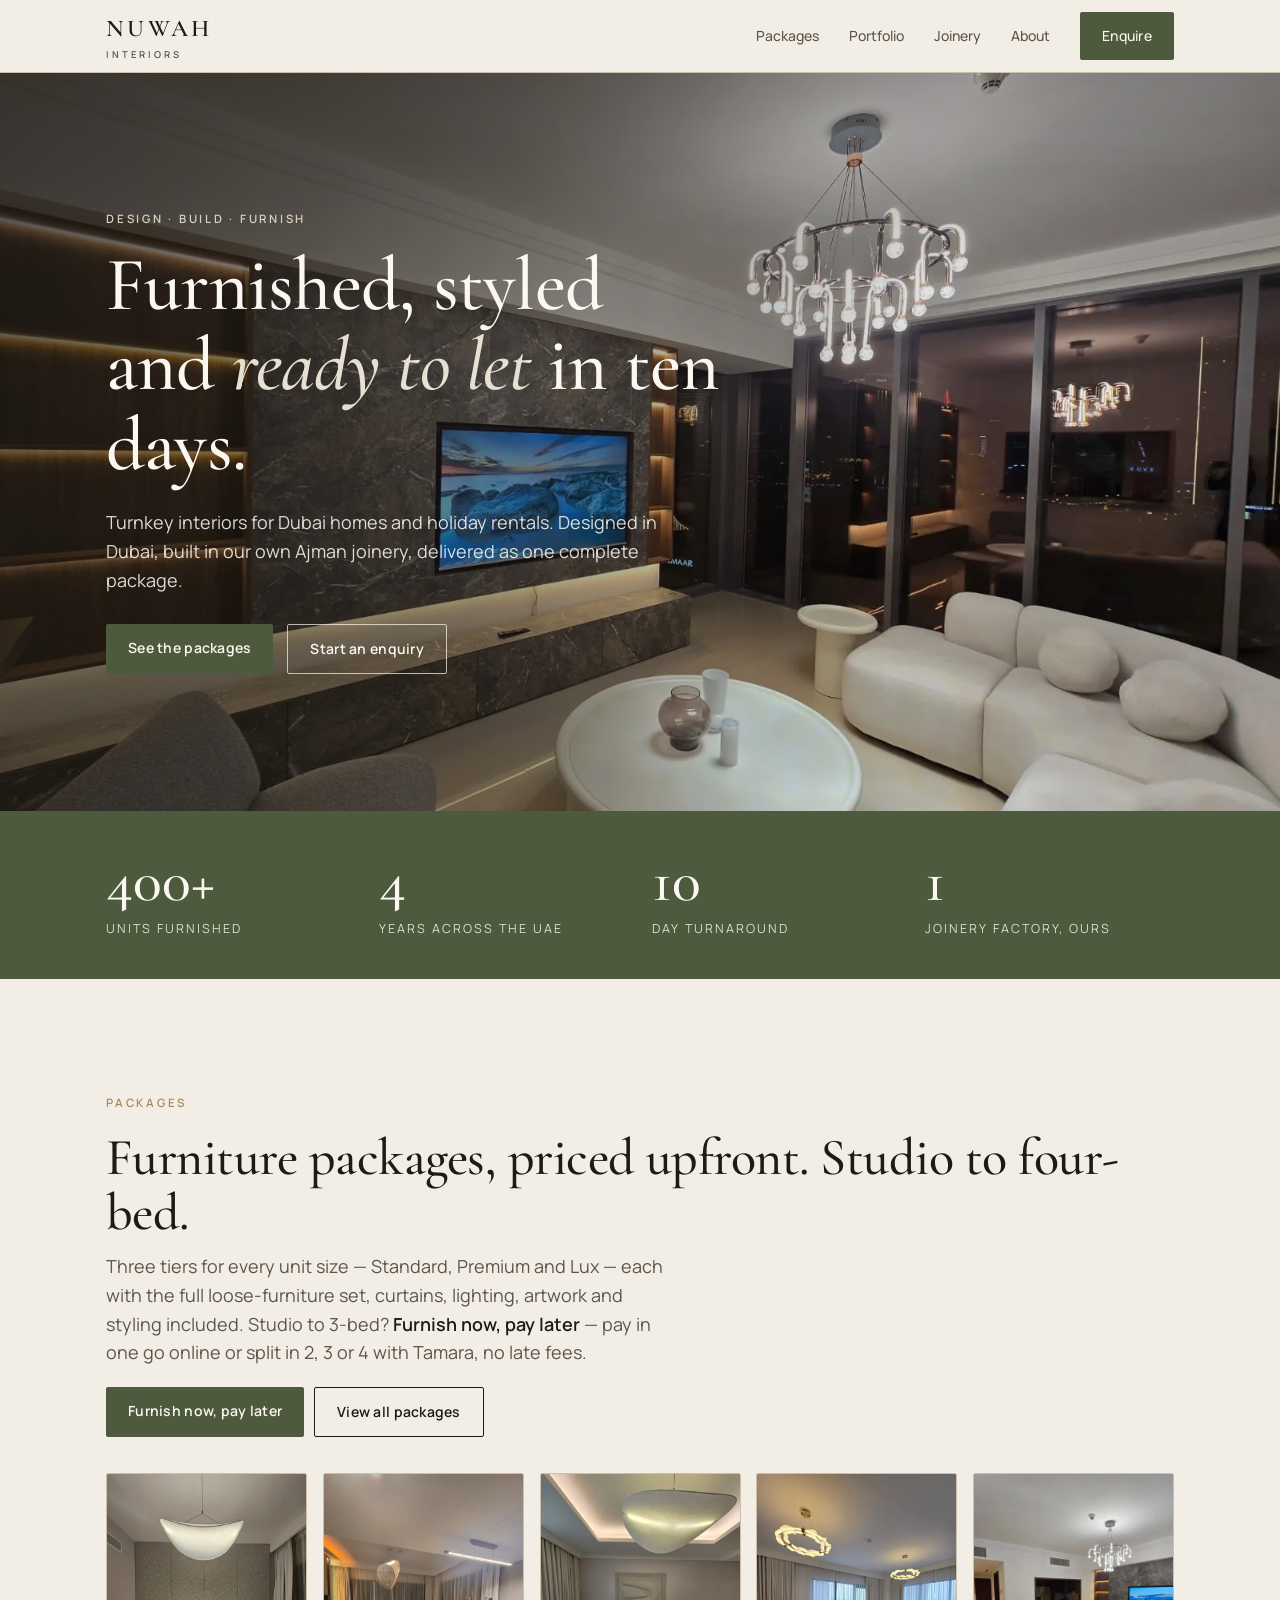
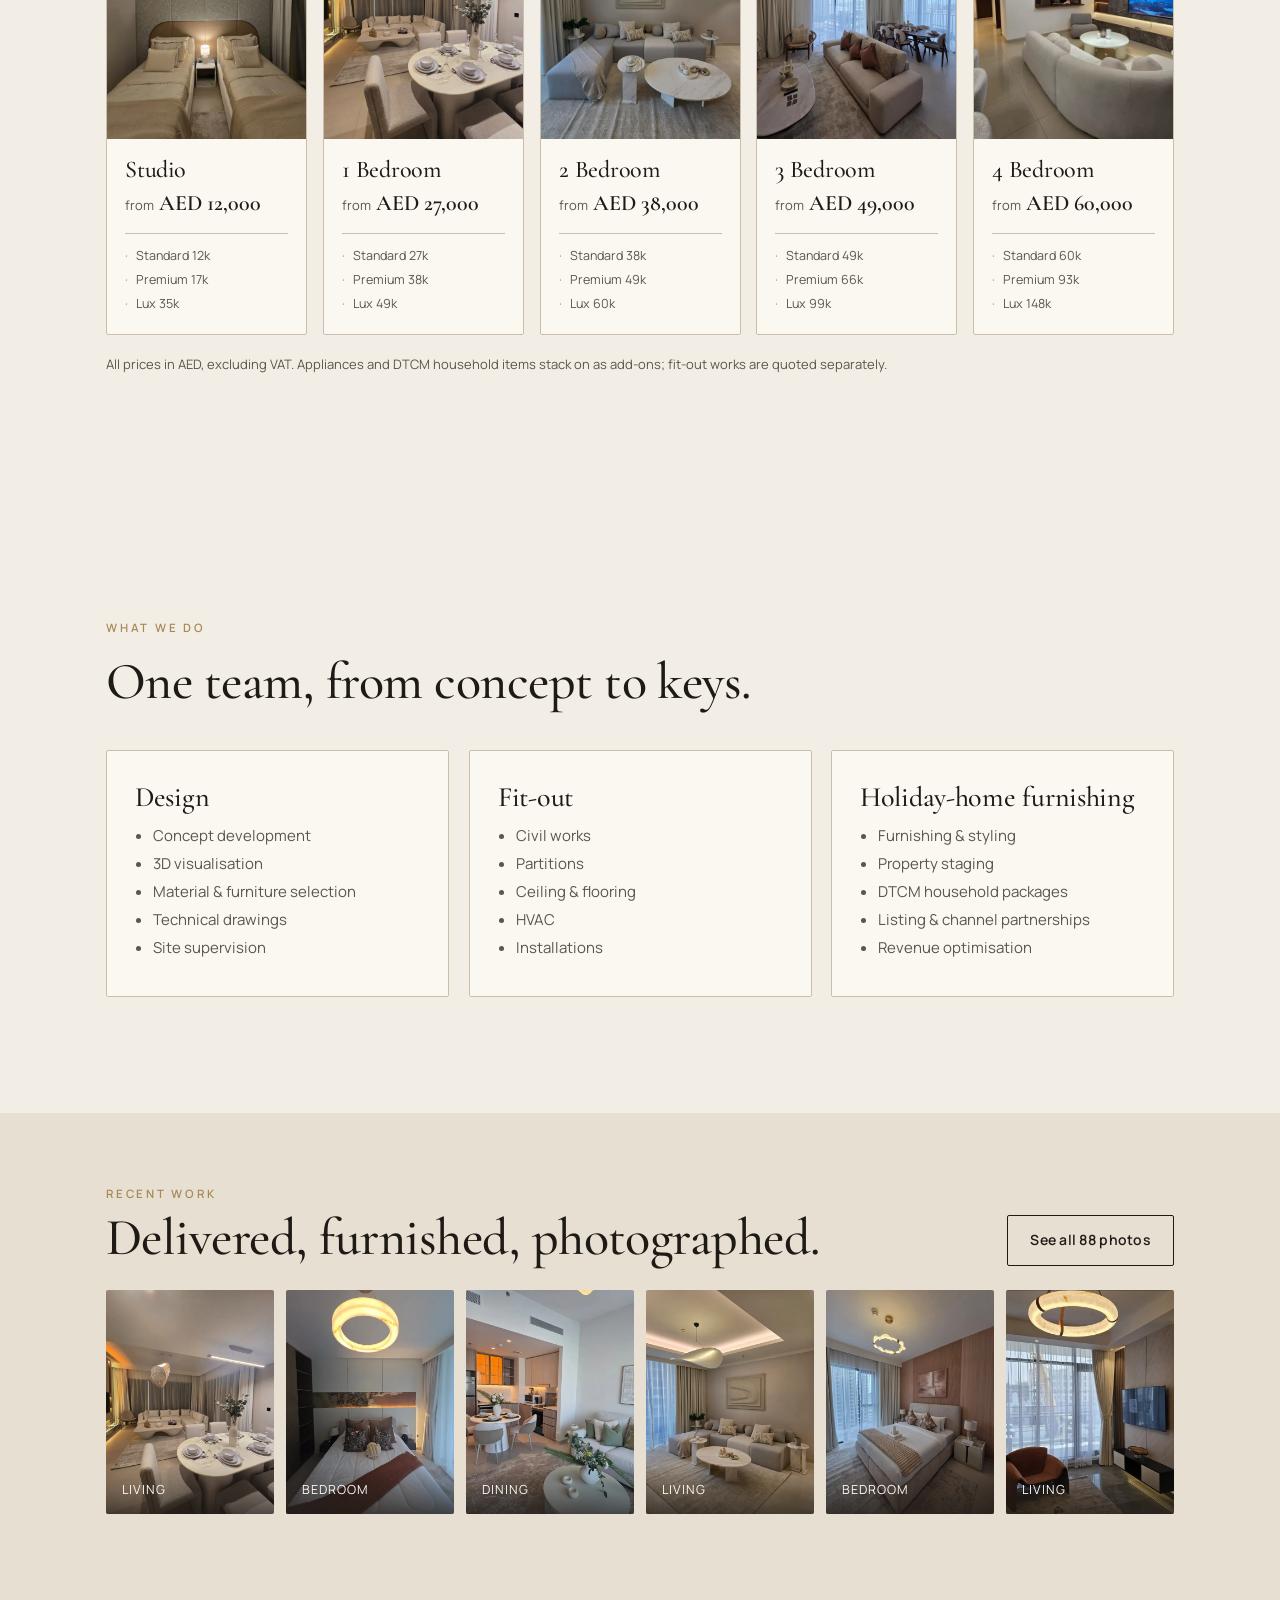
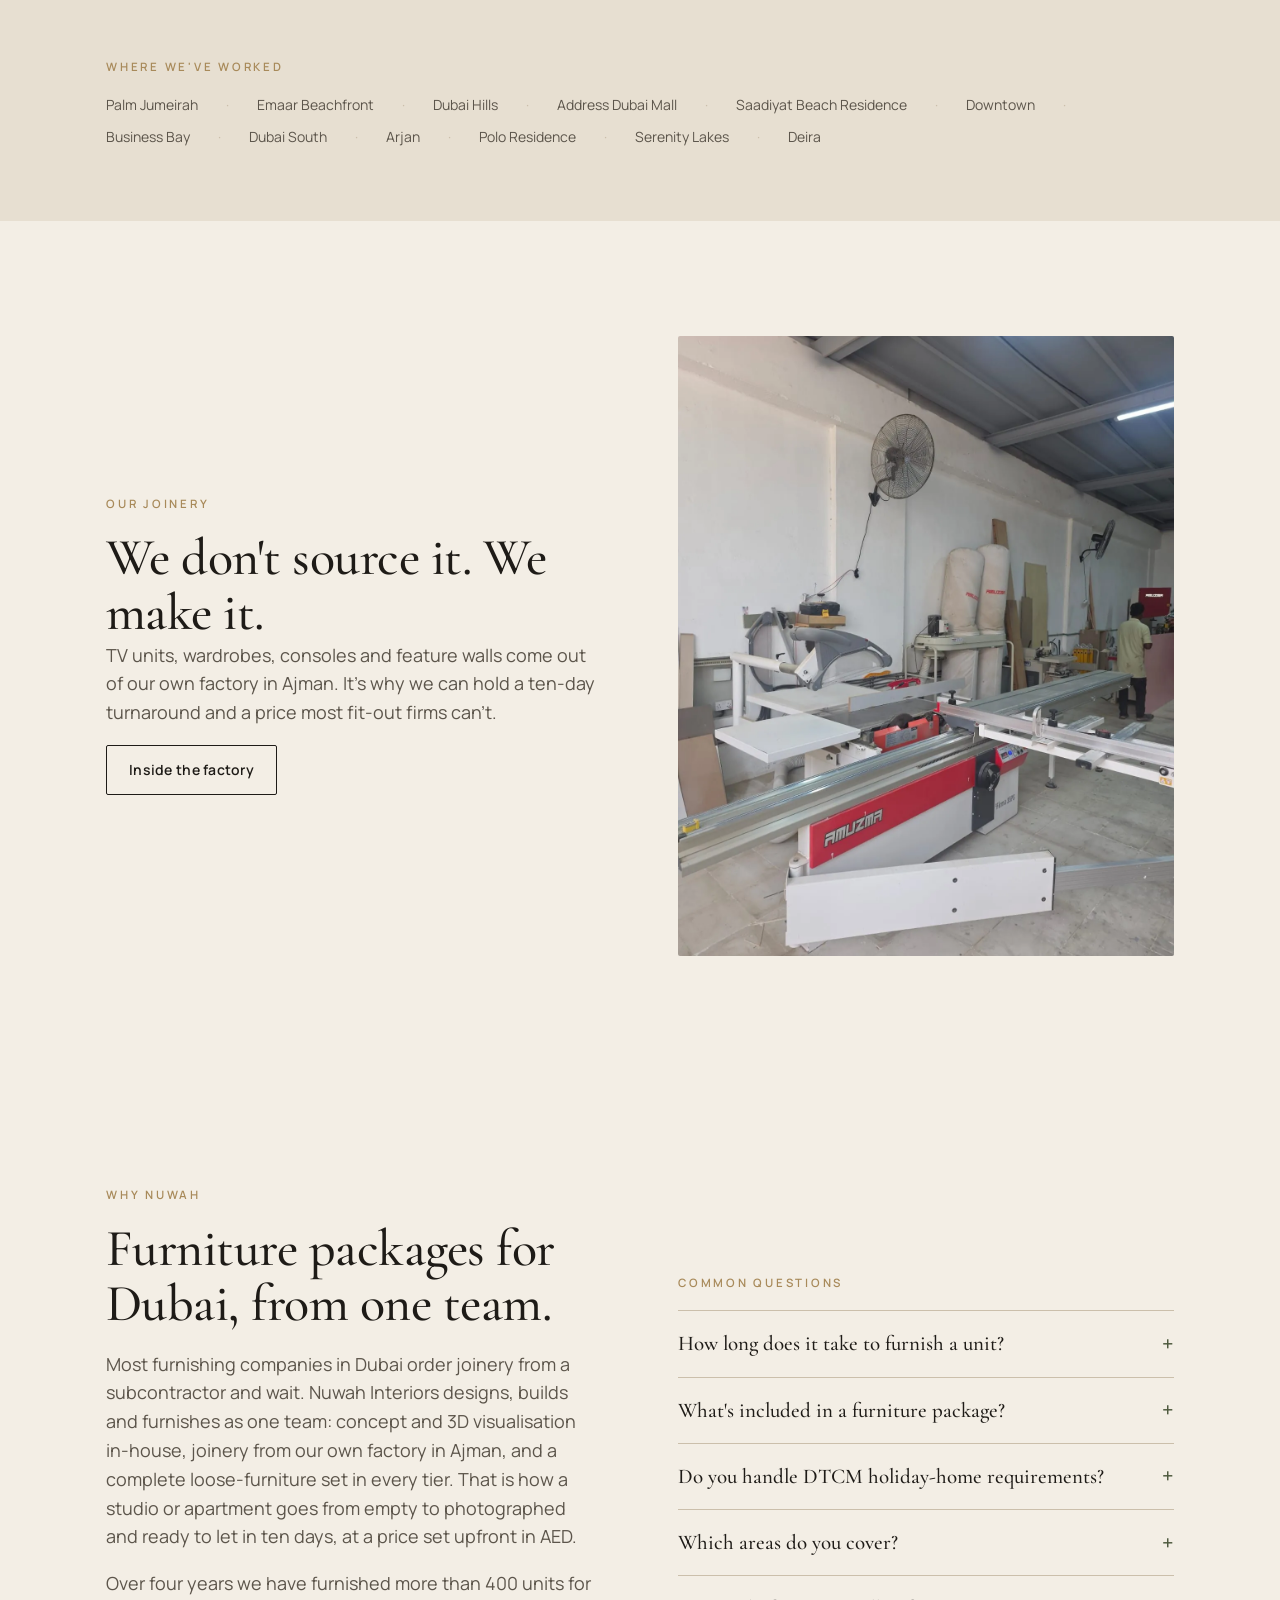
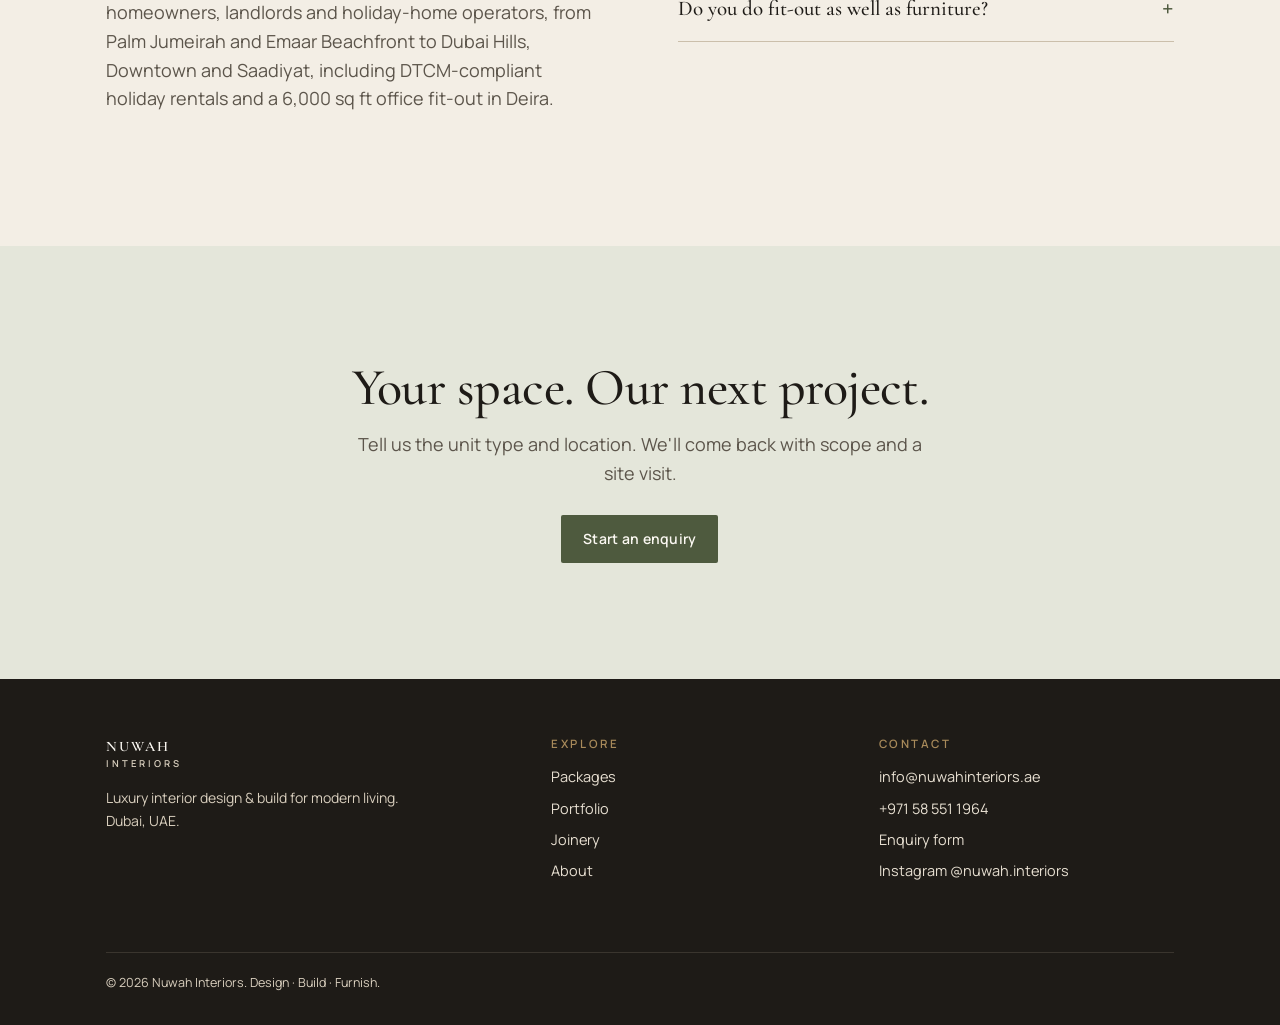
==== commit 652dc3be: "book: furnish now, pay later with Tamara; prices +10% rounded; additional payments page" ====
--- a/index.html
+++ b/index.html
@@ -12,7 +12,7 @@
 <link rel="preconnect" href="https://fonts.googleapis.com" />
 <link rel="preconnect" href="https://fonts.gstatic.com" crossorigin />
 <link rel="preload" as="style" href="https://fonts.googleapis.com/css2?family=Cormorant+Garamond:ital,wght@0,500;0,600;1,500&family=Manrope:wght@400;500;600;700&display=swap" /><link rel="stylesheet" href="https://fonts.googleapis.com/css2?family=Cormorant+Garamond:ital,wght@0,500;0,600;1,500&family=Manrope:wght@400;500;600;700&display=swap" media="print" onload="this.media='all'" /><noscript><link rel="stylesheet" href="https://fonts.googleapis.com/css2?family=Cormorant+Garamond:ital,wght@0,500;0,600;1,500&family=Manrope:wght@400;500;600;700&display=swap" /></noscript>
-<link rel="stylesheet" href="/styles.min.css?v=202610292323" />
+<link rel="stylesheet" href="/styles.min.css?v=202610292334" />
 <!-- seo:start -->
 <link rel="canonical" href="https://nuwahinteriors.ae/" />
 <link rel="preload" as="image" href="/assets/web/work-15.webp" fetchpriority="high" />
@@ -34,8 +34,8 @@
 <meta name="twitter:title" content="Nuwah Interiors — Furniture Packages &amp; Fit-Out, Dubai" />
 <meta name="twitter:description" content="Turnkey furniture packages, interior design and fit-out for Dubai homes and holiday rentals. 400+ units furnished, 10-day turnaround, own Ajman joinery." />
 <meta name="twitter:image" content="https://nuwahinteriors.ae/assets/web/og-image.jpg" />
-<script type="application/ld+json">[{"@context":"https://schema.org","@type":["LocalBusiness","HomeAndConstructionBusiness"],"@id":"https://nuwahinteriors.ae/#business","name":"Nuwah Interiors","legalName":"Nuwah Technical Services L.L.C","url":"https://nuwahinteriors.ae/","logo":"https://nuwahinteriors.ae/assets/web/logo-512.png","image":"https://nuwahinteriors.ae/assets/web/og-image.jpg","description":"Turnkey interior design, fit-out and furniture packages for homes and holiday rentals in Dubai. 400+ units furnished, 10-day turnaround, built in our own Ajman joinery.","telephone":"+971585511964","email":"info@nuwahinteriors.ae","address":{"@type":"PostalAddress","addressLocality":"Dubai","addressCountry":"AE"},"areaServed":[{"@type":"City","name":"Dubai"},{"@type":"City","name":"Abu Dhabi"},{"@type":"City","name":"Ajman"}],"founder":{"@type":"Person","name":"Halla Alfahmawi","jobTitle":"Founder & CEO"},"priceRange":"AED 12,100 - 148,500","sameAs":["https://www.instagram.com/nuwah.interiors/"],"knowsAbout":["Interior design","Fit-out","Furniture packages","Holiday home furnishing","Joinery"]},{"@context":"https://schema.org","@type":"WebSite","@id":"https://nuwahinteriors.ae/#website","url":"https://nuwahinteriors.ae/","name":"Nuwah Interiors","publisher":{"@id":"https://nuwahinteriors.ae/#business"}}]</script>
-<!-- seo:end --><script src="/site.min.js?v=202610292323" defer></script>
+<script type="application/ld+json">[{"@context":"https://schema.org","@type":["LocalBusiness","HomeAndConstructionBusiness"],"@id":"https://nuwahinteriors.ae/#business","name":"Nuwah Interiors","legalName":"Nuwah Technical Services L.L.C","url":"https://nuwahinteriors.ae/","logo":"https://nuwahinteriors.ae/assets/web/logo-512.png","image":"https://nuwahinteriors.ae/assets/web/og-image.jpg","description":"Turnkey interior design, fit-out and furniture packages for homes and holiday rentals in Dubai. 400+ units furnished, 10-day turnaround, built in our own Ajman joinery.","telephone":"+971585511964","email":"info@nuwahinteriors.ae","address":{"@type":"PostalAddress","addressLocality":"Dubai","addressCountry":"AE"},"areaServed":[{"@type":"City","name":"Dubai"},{"@type":"City","name":"Abu Dhabi"},{"@type":"City","name":"Ajman"}],"founder":{"@type":"Person","name":"Halla Alfahmawi","jobTitle":"Founder & CEO"},"priceRange":"AED 12,000 - 148,000","sameAs":["https://www.instagram.com/nuwah.interiors/"],"knowsAbout":["Interior design","Fit-out","Furniture packages","Holiday home furnishing","Joinery"]},{"@context":"https://schema.org","@type":"WebSite","@id":"https://nuwahinteriors.ae/#website","url":"https://nuwahinteriors.ae/","name":"Nuwah Interiors","publisher":{"@id":"https://nuwahinteriors.ae/#business"}}]</script>
+<!-- seo:end --><script src="/site.min.js?v=202610292334" defer></script>
 </head>
 <body>
 
@@ -92,40 +92,40 @@
         <figure><img src="/assets/web/work-46-800.webp" alt="Furnished studio bedroom by Nuwah Interiors" loading="lazy" /></figure>
         <div class="pkg-body">
           <h3>Studio</h3>
-          <div class="pkg-from">from <strong>AED 12,100</strong></div>
-          <div class="pkg-tiers"><span>Standard 12.1k</span><span>Premium 17.6k</span><span>Lux 35.2k</span></div>
+          <div class="pkg-from">from <strong>AED 12,000</strong></div>
+          <div class="pkg-tiers"><span>Standard 12k</span><span>Premium 17k</span><span>Lux 35k</span></div>
         </div>
       </a>
       <a class="pkg" href="/packages/">
         <figure><img src="/assets/web/work-01-800.webp" alt="Furnished one-bedroom living and dining by Nuwah Interiors" loading="lazy" /></figure>
         <div class="pkg-body">
           <h3>1 Bedroom</h3>
-          <div class="pkg-from">from <strong>AED 27,500</strong></div>
-          <div class="pkg-tiers"><span>Standard 27.5k</span><span>Premium 38.5k</span><span>Lux 49.5k</span></div>
+          <div class="pkg-from">from <strong>AED 27,000</strong></div>
+          <div class="pkg-tiers"><span>Standard 27k</span><span>Premium 38k</span><span>Lux 49k</span></div>
         </div>
       </a>
       <a class="pkg" href="/packages/">
         <figure><img src="/assets/web/work-03-800.webp" alt="Furnished two-bedroom living room by Nuwah Interiors" loading="lazy" /></figure>
         <div class="pkg-body">
           <h3>2 Bedroom</h3>
-          <div class="pkg-from">from <strong>AED 38,500</strong></div>
-          <div class="pkg-tiers"><span>Standard 38.5k</span><span>Premium 49.5k</span><span>Lux 60.5k</span></div>
+          <div class="pkg-from">from <strong>AED 38,000</strong></div>
+          <div class="pkg-tiers"><span>Standard 38k</span><span>Premium 49k</span><span>Lux 60k</span></div>
         </div>
       </a>
       <a class="pkg" href="/packages/">
         <figure><img src="/assets/web/work-08-800.webp" alt="Furnished three-bedroom living and dining by Nuwah Interiors" loading="lazy" /></figure>
         <div class="pkg-body">
           <h3>3 Bedroom</h3>
-          <div class="pkg-from">from <strong>AED 49,500</strong></div>
-          <div class="pkg-tiers"><span>Standard 49.5k</span><span>Premium 66k</span><span>Lux 99k</span></div>
+          <div class="pkg-from">from <strong>AED 49,000</strong></div>
+          <div class="pkg-tiers"><span>Standard 49k</span><span>Premium 66k</span><span>Lux 99k</span></div>
         </div>
       </a>
       <a class="pkg" href="/packages/">
         <figure><img src="/assets/web/work-11-800.webp" alt="Furnished four-bedroom living room by Nuwah Interiors" loading="lazy" /></figure>
         <div class="pkg-body">
           <h3>4 Bedroom</h3>
-          <div class="pkg-from">from <strong>AED 60,500</strong></div>
-          <div class="pkg-tiers"><span>Standard 60.5k</span><span>Premium 93.5k</span><span>Lux 148.5k</span></div>
+          <div class="pkg-from">from <strong>AED 60,000</strong></div>
+          <div class="pkg-tiers"><span>Standard 60k</span><span>Premium 93k</span><span>Lux 148k</span></div>
         </div>
       </a>
     </div>
